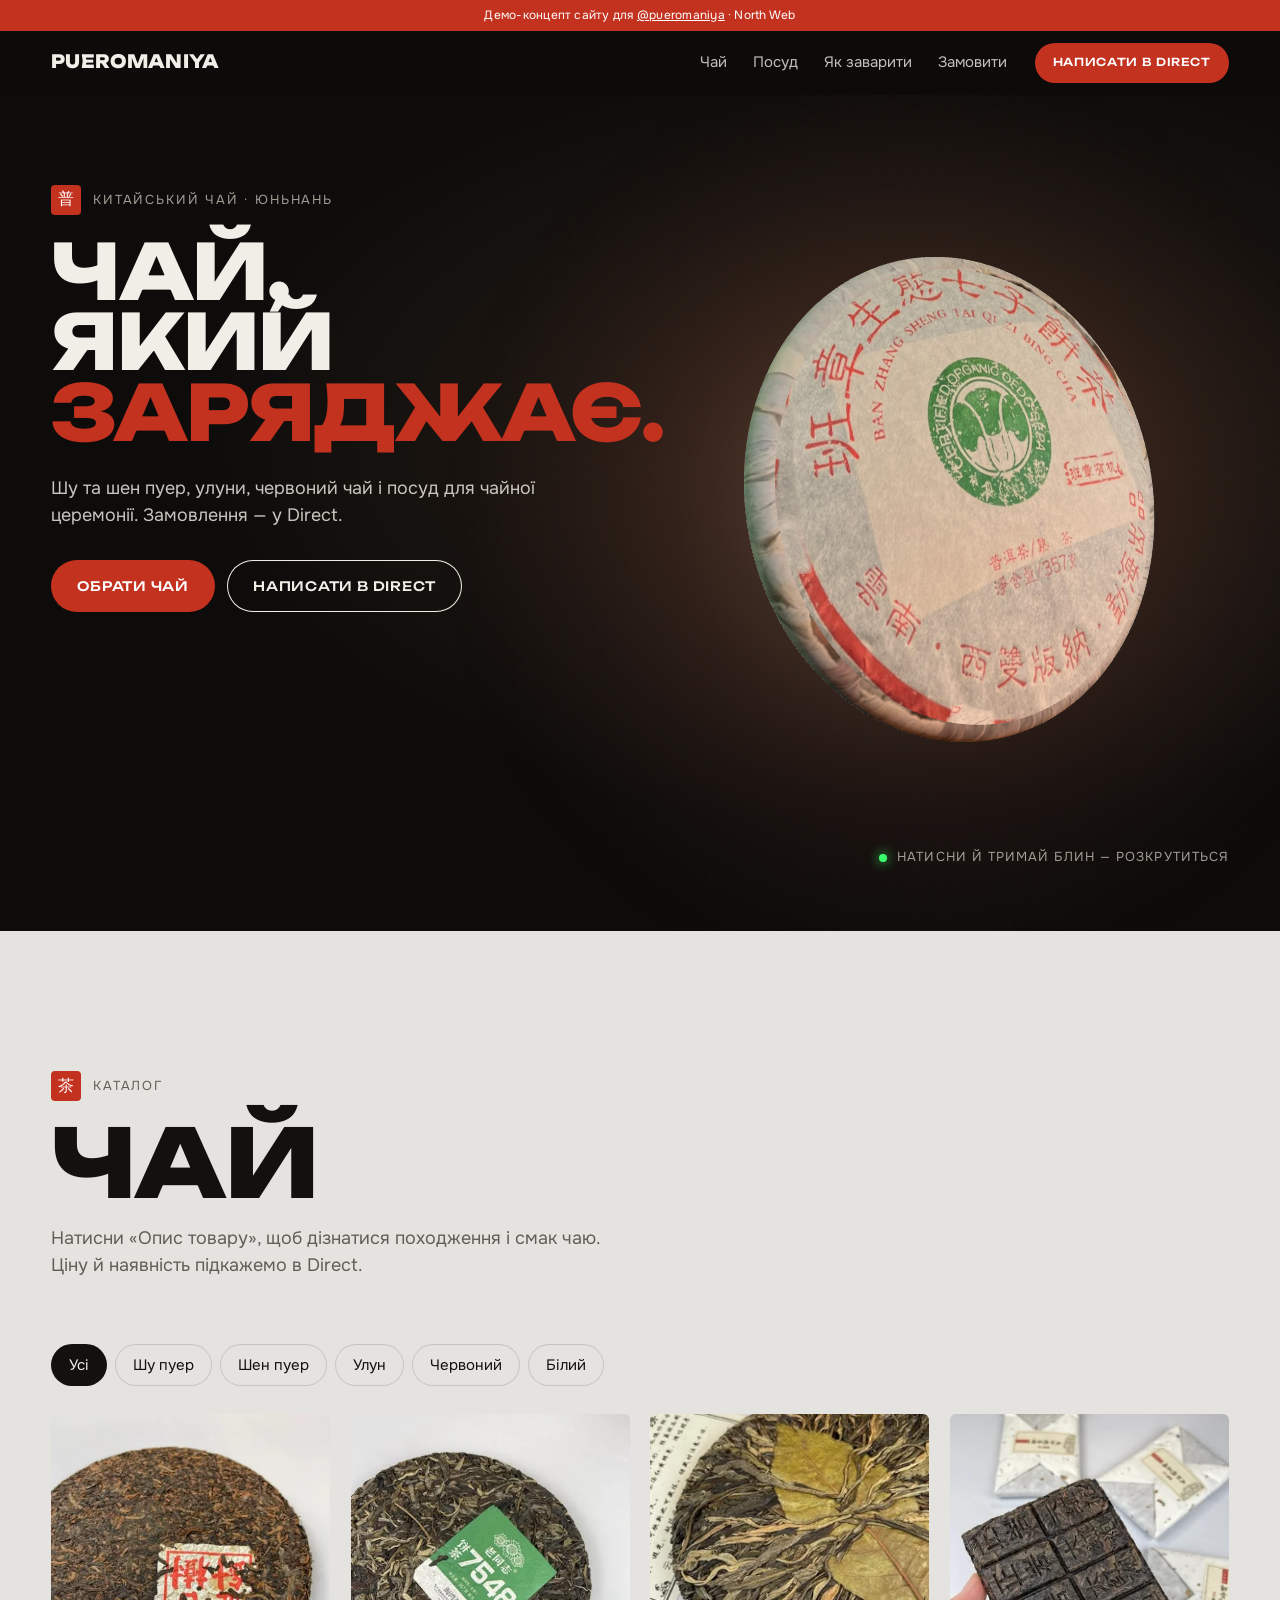
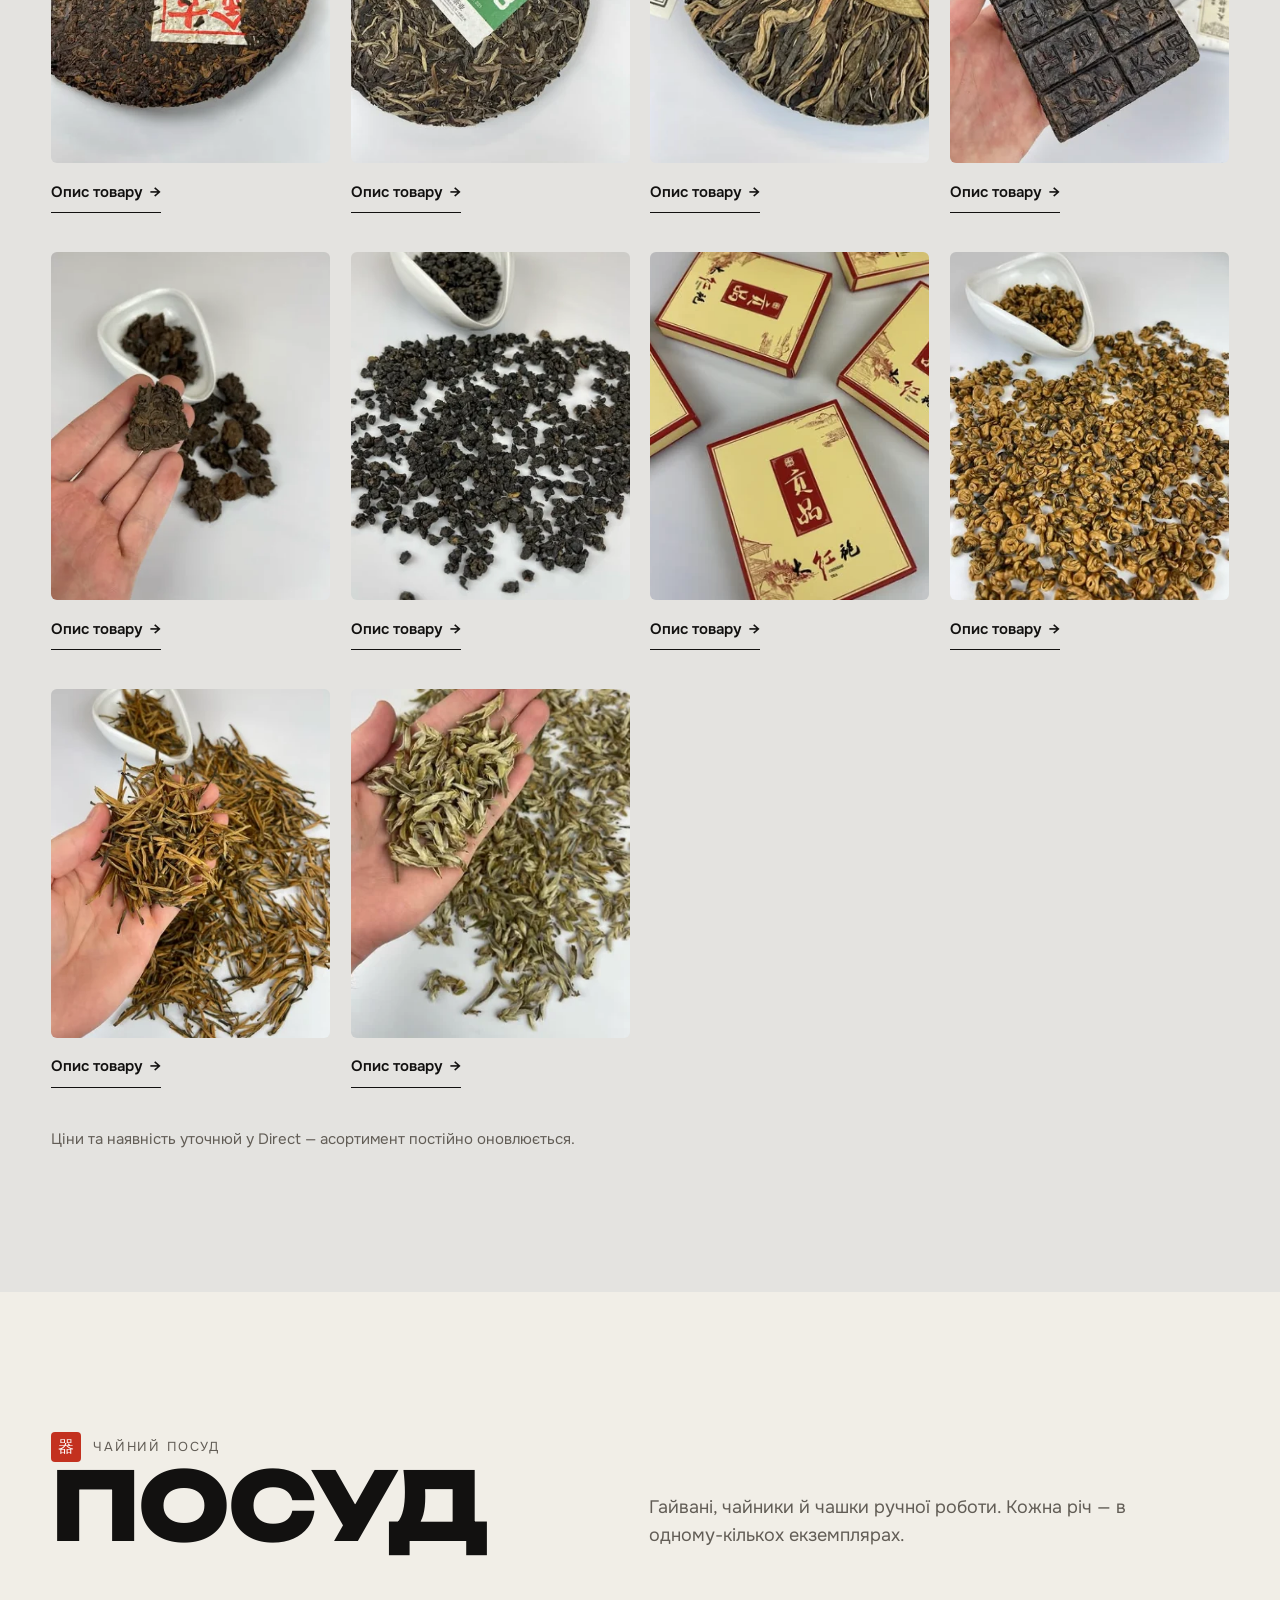
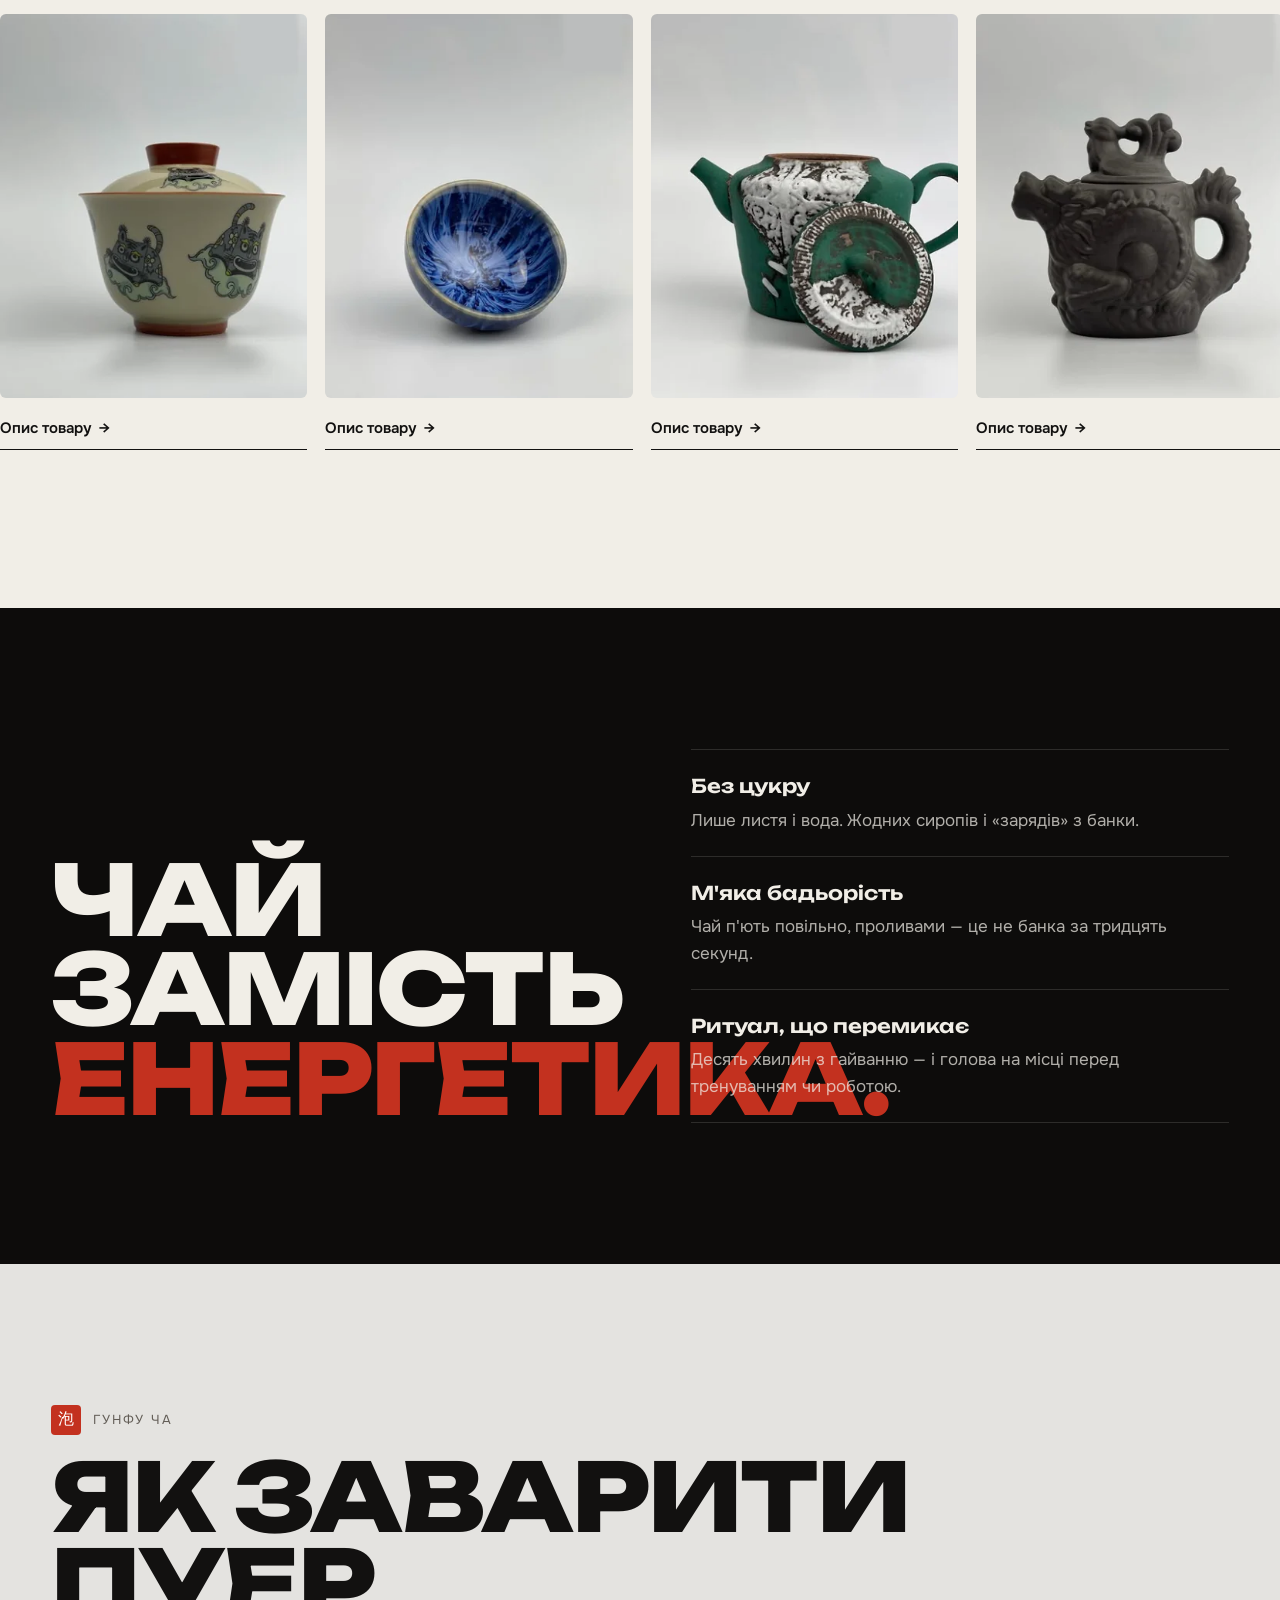
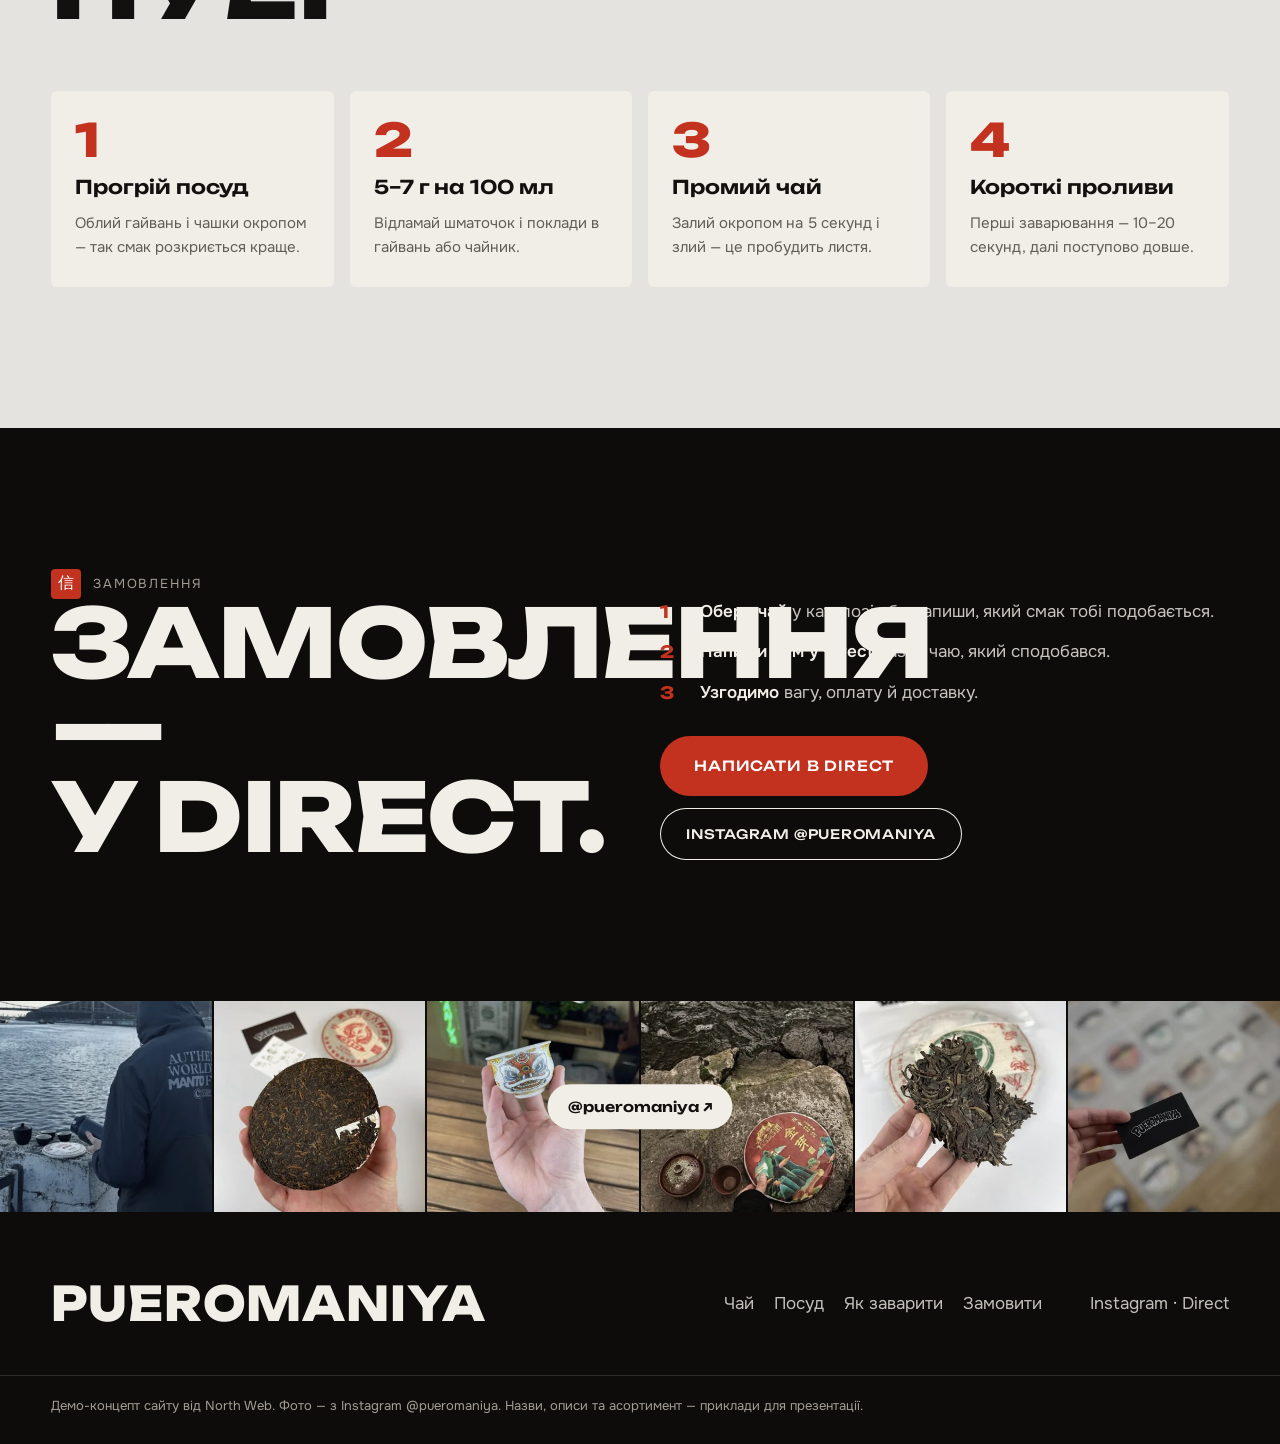
==== demos/pueromaniya/index.html @ 23f2f16a "Demo Pueromaniya: knop 'Замовити в Direct' uit productbeschrijving verwijderd Co-Authored-By: Claude" ====
<!doctype html>
<html lang="uk">
<head>
  <meta charset="utf-8">
  <meta name="viewport" content="width=device-width, initial-scale=1, viewport-fit=cover">
  <title>Pueromaniya — китайський чай і пуер · концепт сайту</title>
  <meta name="description" content="Концепт сайту для @pueromaniya: пуер, улуни, червоний чай і посуд для чайної церемонії. Замовлення в Direct.">
  <!-- Демо-концепт: не індексувати -->
  <meta name="robots" content="noindex, nofollow">
  <meta name="theme-color" content="#0D0C0B">
  <link rel="icon" href="favicon.svg" type="image/svg+xml">
  <link rel="preload" href="fonts/Unbounded.woff" as="font" type="font/woff" crossorigin>
  <link rel="preload" href="fonts/Onest.woff" as="font" type="font/woff" crossorigin>
  <link rel="stylesheet" href="css/style.css">
  <script>document.documentElement.classList.add('js');</script>
</head>
<body>
  <a class="skip" href="#chai">До каталогу</a>

  <div class="concept-bar">Демо-концепт сайту для <a href="https://www.instagram.com/pueromaniya/" target="_blank" rel="noopener">@pueromaniya</a> · North Web</div>

  <header class="header" data-header>
    <a class="logo" href="#top" aria-label="Pueromaniya — на початок">PUEROMANIYA</a>
    <nav class="nav" aria-label="Меню">
      <a href="#chai">Чай</a>
      <a href="#posud">Посуд</a>
      <a href="#zavaryty">Як заварити</a>
      <a href="#zamovyty">Замовити</a>
    </nav>
    <a class="btn btn-red btn-sm" href="https://ig.me/m/pueromaniya" target="_blank" rel="noopener" data-direct><span class="hide-sm">Написати в&nbsp;</span>Direct</a>
  </header>

  <main id="top">

    <!-- ================= Перший екран: 3D-блин з реальних фото ================= -->
    <section class="scrolly hero" aria-label="Pueromaniya — китайський чай">
      <div class="scrolly-sticky">
        <canvas class="tea3d" data-tea3d aria-label="3D-блин пуеру: натисни й тримай, щоб розкрутити" role="img"></canvas>
        <img class="tea3d-fallback" src="img/cake-front.webp" alt="Блин шу пуеру в обгортці, 357 г" width="1024" height="1024">

        <div class="stage stage-hero is-on">
          <p class="kicker"><span class="seal" aria-hidden="true">普</span> Китайський чай · Юньнань</p>
          <h1 class="hero-title">Чай,<br>який<br><span class="red">заряджає.</span></h1>
          <p class="hero-sub">Шу та шен пуер, улуни, червоний чай і посуд для чайної церемонії. Замовлення — у Direct.</p>
          <div class="hero-actions">
            <a class="btn btn-red" href="#chai">Обрати чай</a>
            <a class="btn btn-ghost" href="https://ig.me/m/pueromaniya" target="_blank" rel="noopener">Написати в Direct</a>
          </div>
        </div>

        <p class="spin-hint" data-spin-hint aria-hidden="true"><span class="spin-dot"></span>Натисни й тримай блин — розкрутиться</p>
      </div>
    </section>

    <!-- ================= Каталог чаю ================= -->
    <section class="section catalog" id="chai" aria-labelledby="chai-title">
      <div class="wrap">
        <div class="section-head">
          <p class="kicker dark"><span class="seal" aria-hidden="true">茶</span> Каталог</p>
          <h2 class="h2" id="chai-title">Чай</h2>
          <p class="lead">Натисни «Опис товару», щоб дізнатися походження і смак чаю. Ціну й наявність підкажемо в Direct.</p>
        </div>

        <div class="filters" role="tablist" aria-label="Вид чаю" data-filters>
          <button role="tab" aria-selected="true" data-filter="all">Усі</button>
          <button role="tab" aria-selected="false" data-filter="shu">Шу пуер</button>
          <button role="tab" aria-selected="false" data-filter="shen">Шен пуер</button>
          <button role="tab" aria-selected="false" data-filter="ulun">Улун</button>
          <button role="tab" aria-selected="false" data-filter="red">Червоний</button>
          <button role="tab" aria-selected="false" data-filter="white">Білий</button>
        </div>

        <ul class="grid" data-grid>
          <li class="card" data-cat="shu">
            <button class="card-photo" type="button" data-open="shu-klasychnyi" aria-label="Шу пуер класичний: опис товару"><figure><img src="img/shu-blin.webp" alt="Блин шу пуеру з червоним нейфеєм" width="398" height="532" loading="lazy"></figure></button>
            <button class="card-link" type="button" data-open="shu-klasychnyi">Опис товару <span aria-hidden="true">→</span></button>
          </li>
          <li class="card" data-cat="shen">
            <button class="card-photo" type="button" data-open="shen-puer" aria-label="Шен пуер: опис товару"><figure><img src="img/shen-blin.webp" alt="Блин шен пуеру з зеленим нейфеєм" width="398" height="532" loading="lazy"></figure></button>
            <button class="card-link" type="button" data-open="shen-puer">Опис товару <span aria-hidden="true">→</span></button>
          </li>
          <li class="card" data-cat="shen">
            <button class="card-photo" type="button" data-open="shen-lyst" aria-label="Шен пуер у листі: опис товару"><figure><img src="img/shen-lyst.webp" alt="Блин шен пуеру, спресований з великим листом" width="398" height="432" loading="lazy"></figure></button>
            <button class="card-link" type="button" data-open="shen-lyst">Опис товару <span aria-hidden="true">→</span></button>
          </li>
          <li class="card" data-cat="shu">
            <button class="card-photo" type="button" data-open="shu-plytka" aria-label="Шу пуер у плитці: опис товару"><figure><img src="img/shu-tsehlyna.webp" alt="Плитка шу пуеру з поділками на долоні" width="398" height="532" loading="lazy"></figure></button>
            <button class="card-link" type="button" data-open="shu-plytka">Опис товару <span aria-hidden="true">→</span></button>
          </li>
          <li class="card" data-cat="shu">
            <button class="card-photo" type="button" data-open="cha-tou" aria-label="Ча тоу: опис товару"><figure><img src="img/shu-tocha.webp" alt="Шматочки ча тоу на долоні" width="398" height="532" loading="lazy"></figure></button>
            <button class="card-link" type="button" data-open="cha-tou">Опис товару <span aria-hidden="true">→</span></button>
          </li>
          <li class="card" data-cat="ulun">
            <button class="card-photo" type="button" data-open="ulun-skruchenyi" aria-label="Улун скручений: опис товару"><figure><img src="img/ulun.webp" alt="Скручений улун у гранулах" width="398" height="532" loading="lazy"></figure></button>
            <button class="card-link" type="button" data-open="ulun-skruchenyi">Опис товару <span aria-hidden="true">→</span></button>
          </li>
          <li class="card" data-cat="ulun">
            <button class="card-photo" type="button" data-open="da-hun-pao" aria-label="Да Хун Пао: опис товару"><figure><img src="img/da-hun-pao.webp" alt="Подарункові коробки чаю Да Хун Пао" width="398" height="425" loading="lazy"></figure></button>
            <button class="card-link" type="button" data-open="da-hun-pao">Опис товару <span aria-hidden="true">→</span></button>
          </li>
          <li class="card" data-cat="red">
            <button class="card-photo" type="button" data-open="ravlyky" aria-label="Червоний чай «Равлики»: опис товару"><figure><img src="img/chervonyi-ravlyky.webp" alt="Червоний чай, скручений у равлики" width="398" height="532" loading="lazy"></figure></button>
            <button class="card-link" type="button" data-open="ravlyky">Опис товару <span aria-hidden="true">→</span></button>
          </li>
          <li class="card" data-cat="red">
            <button class="card-photo" type="button" data-open="zoloti-holky" aria-label="Червоний чай «Золоті голки»: опис товару"><figure><img src="img/chervonyi-holky.webp" alt="Червоний чай із золотих бруньок у долоні" width="398" height="532" loading="lazy"></figure></button>
            <button class="card-link" type="button" data-open="zoloti-holky">Опис товару <span aria-hidden="true">→</span></button>
          </li>
          <li class="card" data-cat="white">
            <button class="card-photo" type="button" data-open="bilyi" aria-label="Білий чай: опис товару"><figure><img src="img/bilyi.webp" alt="Білий чай зі сріблястого листя на долоні" width="398" height="432" loading="lazy"></figure></button>
            <button class="card-link" type="button" data-open="bilyi">Опис товару <span aria-hidden="true">→</span></button>
          </li>
        </ul>
        <p class="note">Ціни та наявність уточнюй у Direct — асортимент постійно оновлюється.</p>
      </div>
    </section>

    <!-- ================= Посуд ================= -->
    <section class="section teaware" id="posud" aria-labelledby="posud-title">
      <div class="wrap">
        <div class="section-head row">
          <div>
            <p class="kicker dark"><span class="seal" aria-hidden="true">器</span> Чайний посуд</p>
            <h2 class="h2" id="posud-title">Посуд</h2>
          </div>
          <p class="lead">Гайвані, чайники й чашки ручної роботи. Кожна річ — в одному-кількох екземплярах.</p>
        </div>
      </div>
      <ul class="rail" data-rail>
        <li class="ware">
          <button class="card-photo" type="button" data-open="gaivan" aria-label="Гайвань з розписом: опис товару"><figure><img src="img/gaivan.webp" alt="Гайвань з розписом" width="398" height="532" loading="lazy"></figure></button>
          <button class="card-link" type="button" data-open="gaivan">Опис товару <span aria-hidden="true">→</span></button>
        </li>
        <li class="ware">
          <button class="card-photo" type="button" data-open="chashka-hlazur" aria-label="Чашка з синьою глазур'ю: опис товару"><figure><img src="img/chashka-tenmoku.webp" alt="Синя чашка з глазур'ю" width="398" height="532" loading="lazy"></figure></button>
          <button class="card-link" type="button" data-open="chashka-hlazur">Опис товару <span aria-hidden="true">→</span></button>
        </li>
        <li class="ware">
          <button class="card-photo" type="button" data-open="chainyk-mokh" aria-label="Чайник «Мох»: опис товару"><figure><img src="img/chainyk-zelenyi.webp" alt="Зелений глиняний чайник" width="398" height="532" loading="lazy"></figure></button>
          <button class="card-link" type="button" data-open="chainyk-mokh">Опис товару <span aria-hidden="true">→</span></button>
        </li>
        <li class="ware">
          <button class="card-photo" type="button" data-open="chainyk-drakon" aria-label="Чайник «Дракон»: опис товару"><figure><img src="img/chainyk-drakon.webp" alt="Чорний чайник у формі дракона" width="398" height="532" loading="lazy"></figure></button>
          <button class="card-link" type="button" data-open="chainyk-drakon">Опис товару <span aria-hidden="true">→</span></button>
        </li>
        <li class="ware">
          <button class="card-photo" type="button" data-open="chashka-rozpys" aria-label="Чашка з розписом: опис товару"><figure><img src="img/chashka-chervona.webp" alt="Чашка з червоно-синім розписом" width="398" height="532" loading="lazy"></figure></button>
          <button class="card-link" type="button" data-open="chashka-rozpys">Опис товару <span aria-hidden="true">→</span></button>
        </li>
        <li class="ware">
          <button class="card-photo" type="button" data-open="chashka-skarb" aria-label="Чашка «Скарб на дні»: опис товару"><figure><img src="img/chashka-ivory.webp" alt="Світла чашка з малюнком на дні" width="398" height="532" loading="lazy"></figure></button>
          <button class="card-link" type="button" data-open="chashka-skarb">Опис товару <span aria-hidden="true">→</span></button>
        </li>
      </ul>
    </section>

    <!-- ================= Замість енергетика ================= -->
    <section class="section energy" aria-labelledby="energy-title">
      <div class="wrap energy-grid">
        <h2 class="energy-title" id="energy-title">Чай<br>замість<br><span class="red">енергетика.</span></h2>
        <ul class="energy-list">
          <li><b>Без цукру</b><span>Лише листя і вода. Жодних сиропів і «зарядів» з банки.</span></li>
          <li><b>М'яка бадьорість</b><span>Чай п'ють повільно, проливами — це не банка за тридцять секунд.</span></li>
          <li><b>Ритуал, що перемикає</b><span>Десять хвилин з гайванню — і голова на місці перед тренуванням чи роботою.</span></li>
        </ul>
      </div>
    </section>

    <!-- ================= Як заварити ================= -->
    <section class="section brew" id="zavaryty" aria-labelledby="brew-title">
      <div class="wrap">
        <div class="section-head">
          <p class="kicker dark"><span class="seal" aria-hidden="true">泡</span> Гунфу ча</p>
          <h2 class="h2" id="brew-title">Як заварити пуер</h2>
        </div>
        <ol class="steps">
          <li><span class="steps-n">1</span><h3>Прогрій посуд</h3><p>Облий гайвань і чашки окропом — так смак розкриється краще.</p></li>
          <li><span class="steps-n">2</span><h3>5–7 г на 100 мл</h3><p>Відламай шматочок і поклади в гайвань або чайник.</p></li>
          <li><span class="steps-n">3</span><h3>Промий чай</h3><p>Залий окропом на 5 секунд і злий — це пробудить листя.</p></li>
          <li><span class="steps-n">4</span><h3>Короткі проливи</h3><p>Перші заварювання — 10–20 секунд, далі поступово довше.</p></li>
        </ol>
      </div>
    </section>

    <!-- ================= Як замовити ================= -->
    <section class="section order" id="zamovyty" aria-labelledby="order-title">
      <div class="wrap order-grid">
        <div>
          <p class="kicker"><span class="seal" aria-hidden="true">信</span> Замовлення</p>
          <h2 class="h2 light" id="order-title">Замовлення —<br>у Direct.</h2>
        </div>
        <div>
          <ol class="order-steps">
            <li><b>Обери чай</b> у каталозі або напиши, який смак тобі подобається.</li>
            <li><b>Напиши нам у Direct</b> назву чаю, який сподобався.</li>
            <li><b>Узгодимо</b> вагу, оплату й доставку.</li>
          </ol>
          <div class="order-actions">
            <a class="btn btn-red btn-lg" href="https://ig.me/m/pueromaniya" target="_blank" rel="noopener">Написати в Direct</a>
            <a class="btn btn-ghost" href="https://www.instagram.com/pueromaniya/" target="_blank" rel="noopener">Instagram @pueromaniya</a>
          </div>
        </div>
      </div>
    </section>

    <!-- ================= Instagram ================= -->
    <section class="insta" aria-label="З нашого Instagram">
      <a class="insta-strip" href="https://www.instagram.com/pueromaniya/" target="_blank" rel="noopener">
        <img src="img/life-river.webp" alt="Чаювання на набережній" width="398" height="432" loading="lazy">
        <img src="img/life-hand.webp" alt="Блин пуеру з візиткою Pueromaniya" width="398" height="532" loading="lazy">
        <img src="img/life-lion.webp" alt="Чашка з левом на тлі неонової вивіски" width="398" height="432" loading="lazy">
        <img src="img/life-rock.webp" alt="Чаювання на камені" width="398" height="532" loading="lazy">
        <img src="img/life-bag.webp" alt="Шматок пуеру в пакеті Pueromaniya" width="398" height="532" loading="lazy">
        <img src="img/life-card.webp" alt="Візитка Pueromaniya" width="398" height="532" loading="lazy">
        <span class="insta-label">@pueromaniya ↗</span>
      </a>
    </section>
  </main>

  <footer class="footer">
    <div class="wrap footer-grid">
      <p class="logo logo-lg">PUEROMANIYA</p>
      <nav aria-label="Футер">
        <a href="#chai">Чай</a><a href="#posud">Посуд</a><a href="#zavaryty">Як заварити</a><a href="#zamovyty">Замовити</a>
      </nav>
      <p><a href="https://www.instagram.com/pueromaniya/" target="_blank" rel="noopener">Instagram</a> · <a href="https://ig.me/m/pueromaniya" target="_blank" rel="noopener">Direct</a></p>
    </div>
    <p class="wrap footer-note">Демо-концепт сайту від North Web. Фото — з Instagram @pueromaniya. Назви, описи та асортимент — приклади для презентації.</p>
  </footer>

  <!-- Опис товару (заповнюється з js/products.js) -->
  <dialog class="sheet" data-sheet aria-labelledby="sheet-title">
    <div class="sheet-inner">
      <button class="sheet-close" type="button" data-sheet-close aria-label="Закрити">×</button>
      <figure class="sheet-photo"><img src="" alt="" data-sheet-img width="398" height="532"></figure>
      <div class="sheet-body">
        <p class="card-type" data-sheet-type></p>
        <h2 class="sheet-title" id="sheet-title" data-sheet-name></h2>
        <dl class="sheet-facts">
          <div><dt>Походження</dt><dd data-sheet-origin></dd></div>
        </dl>
        <p class="sheet-about" data-sheet-about></p>
        <h3 class="sheet-h">Властивості</h3>
        <ul class="sheet-props" data-sheet-props></ul>
        <h3 class="sheet-h" data-sheet-brew-h>Як заварювати</h3>
        <p class="sheet-brew" data-sheet-brew></p>
      </div>
    </div>
  </dialog>

  <div class="toast" role="status" aria-live="polite" data-toast></div>

  <script src="js/products.js" defer></script>
  <script src="js/main.js" defer></script>
  <script type="module" src="js/tea3d.js"></script>
</body>
</html>
---- demos/pueromaniya/css/style.css ----
/* Pueromaniya — демо-концепт (North Web)
   Layout: темна «чайна кімната» з 3D-блином на прокрутці → світла сіра студія, як на фото профілю.
   Палітра: чорнило, студійний сірий, рисовий папір і кіновар китайської печатки. */

@font-face { font-family: "Unbounded"; src: url("../fonts/Unbounded.woff") format("woff"); font-weight: 200 900; font-display: swap; }
@font-face { font-family: "Onest"; src: url("../fonts/Onest.woff") format("woff"); font-weight: 100 900; font-display: swap; }

:root {
  --ink: #121110;
  --night: #0D0C0B;
  --studio: #E4E3E0;      /* сірий фон, як на предметних фото */
  --paper: #F1EEE7;       /* рисовий папір */
  --muted: #625D56;
  --muted-light: #A39D94;
  --line: rgba(18, 17, 16, .14);
  --line-light: rgba(241, 238, 231, .14);
  --cinnabar: #C3311F;    /* червона печатка на обгортках */
  --cinnabar-deep: #A52818;

  --display: "Unbounded", "Arial Black", system-ui, sans-serif;
  --body: "Onest", system-ui, -apple-system, "Segoe UI", sans-serif;

  --gutter: clamp(16px, 4vw, 56px);
  --max: 1440px;
  --ease: cubic-bezier(.16, 1, .3, 1);
}

*, *::before, *::after { box-sizing: border-box; }
html { scroll-behavior: smooth; -webkit-text-size-adjust: 100%; }
body { margin: 0; background: var(--studio); color: var(--ink); font-family: var(--body); font-size: 17px; line-height: 1.55; -webkit-font-smoothing: antialiased; overflow-x: clip; }
img { display: block; max-width: 100%; height: auto; }
a { color: inherit; }
h1, h2, h3, p, ul, ol, figure { margin: 0; padding: 0; }
ul, ol { list-style: none; }
button { font: inherit; color: inherit; background: none; border: 0; cursor: pointer; }
:focus-visible { outline: 2px solid var(--cinnabar); outline-offset: 3px; }
.red { color: var(--cinnabar); }
.wrap { max-width: var(--max); margin-inline: auto; padding-inline: var(--gutter); }
.skip { position: absolute; left: 12px; top: -80px; z-index: 100; background: var(--paper); padding: 10px 14px; border-radius: 4px; }
.skip:focus { top: 12px; }

/* ---------- Кнопки ---------- */
.btn {
  display: inline-flex; align-items: center; justify-content: center; gap: 10px;
  min-height: 52px; padding: 0 26px; border-radius: 999px;
  font-family: var(--display); font-weight: 500; font-size: 13px; letter-spacing: .06em; text-transform: uppercase; text-decoration: none;
  transition: background-color .3s, color .3s, border-color .3s, transform .4s var(--ease);
}
.btn:active { transform: scale(.97); }
.btn-red { background: var(--cinnabar); color: #fff; }
.btn-red:hover { background: var(--cinnabar-deep); }
.btn-ghost { box-shadow: inset 0 0 0 1px currentColor; }
.btn-ghost:hover { background: var(--paper); color: var(--ink); box-shadow: none; }
.btn-sm { min-height: 40px; padding: 0 18px; font-size: 11px; }
.btn-lg { min-height: 60px; padding: 0 34px; font-size: 14px; }

/* ---------- Плашка концепту + шапка ---------- */
.concept-bar { position: relative; z-index: 60; background: var(--cinnabar); color: #fff; font-size: 12px; text-align: center; padding: 6px var(--gutter); letter-spacing: .02em; }
.concept-bar a { color: #fff; }
.header {
  position: sticky; top: 0; z-index: 50;
  display: flex; align-items: center; gap: 28px; height: 64px; padding-inline: var(--gutter);
  background: rgba(13, 12, 11, .9); color: var(--paper);
  transition: background-color .4s, color .4s;
}
.header.is-light { background: rgba(228, 227, 224, .96); color: var(--ink); box-shadow: 0 1px 0 var(--line); }
.logo { font-family: var(--display); font-weight: 800; font-size: 17px; letter-spacing: .02em; text-decoration: none; margin-right: auto; transform: scaleY(1.08); }
.nav { display: flex; gap: 26px; font-size: 15px; }
.nav a { text-decoration: none; opacity: .8; transition: opacity .2s; }
.nav a:hover { opacity: 1; }
@media (max-width: 860px) { .nav { display: none; } .header .btn-sm { padding: 0 16px; } }
@media (max-width: 520px) { .hide-sm { display: none; } }

/* ---------- 3D-сцена на прокрутці ---------- */
.scrolly { position: relative; height: 420vh; background: radial-gradient(90% 70% at 70% 45%, #2A1F17 0%, var(--night) 62%); color: var(--paper); margin-top: -64px; }
.scrolly-sticky { position: sticky; top: 0; height: 100vh; height: 100svh; overflow: hidden; }
.tea3d { position: absolute; inset: 0; width: 100%; height: 100%; display: block; opacity: 0; transition: opacity 1.2s ease; }
.has-webgl .tea3d { opacity: 1; }
.tea3d-fallback { display: none; }
.no-webgl .tea3d { display: none; }
.no-webgl .tea3d-fallback { display: block; position: absolute; right: var(--gutter); top: 50%; transform: translateY(-50%); width: min(40vw, 420px); border-radius: 8px; opacity: .9; }

.stage {
  position: absolute; left: var(--gutter); bottom: clamp(32px, 7vh, 80px); max-width: 560px; z-index: 2;
  opacity: 0; transform: translateY(24px); pointer-events: none;
  transition: opacity .6s var(--ease), transform .8s var(--ease);
}
.stage.is-on { opacity: 1; transform: none; pointer-events: auto; }
.stage-hero { top: calc(64px + clamp(40px, 10vh, 120px)); bottom: auto; max-width: 720px; }
.kicker { display: inline-flex; align-items: center; gap: 12px; font-size: 13px; letter-spacing: .14em; text-transform: uppercase; color: var(--muted-light); }
.kicker.dark { color: var(--muted); }
.seal { display: inline-grid; place-items: center; width: 30px; height: 30px; border-radius: 4px; background: var(--cinnabar); color: #fff; font-size: 16px; letter-spacing: 0; font-family: "Noto Serif CJK TC", "Songti SC", "SimSun", serif; }
.hero-title { font-family: var(--display); font-weight: 800; text-transform: uppercase; font-size: clamp(44px, 6vw, 100px); line-height: .92; letter-spacing: -.02em; margin: 22px 0 26px; }
.hero-sub { max-width: 42ch; font-size: clamp(16px, 1.4vw, 19px); color: rgba(241, 238, 231, .82); }
.hero-actions { display: flex; flex-wrap: wrap; gap: 12px; margin-top: 30px; }
.scroll-hint { margin-top: 40px; font-size: 13px; letter-spacing: .14em; text-transform: uppercase; color: var(--muted-light); }
.scroll-hint span { display: inline-block; animation: nudge 1.8s ease-in-out infinite; }
@keyframes nudge { 50% { transform: translateY(6px); } }

.step-num { font-family: var(--display); font-size: 13px; letter-spacing: .1em; color: var(--cinnabar); }
.step-title { font-family: var(--display); font-weight: 800; text-transform: uppercase; font-size: clamp(44px, 7vw, 104px); line-height: .95; letter-spacing: -.02em; margin: 12px 0 18px; }
.step-text { font-size: clamp(16px, 1.4vw, 19px); max-width: 40ch; color: rgba(241, 238, 231, .85); }
.step-meta { margin-top: 18px; font-size: 13px; letter-spacing: .12em; text-transform: uppercase; color: var(--muted-light); }
.stage-step .btn { margin-top: 24px; }

.progress { position: absolute; right: var(--gutter); top: 50%; width: 2px; height: 140px; margin-top: -70px; background: var(--line-light); z-index: 2; }
.progress span { position: absolute; inset: 0; background: var(--cinnabar); transform-origin: top; transform: scaleY(var(--p, 0)); }

@media (max-width: 700px) {
  .stage { right: var(--gutter); bottom: max(28px, env(safe-area-inset-bottom)); }
  .stage-hero { top: auto; bottom: max(28px, env(safe-area-inset-bottom)); }
  .hero-title { font-size: min(10.6vw, 56px); margin: 16px 0 16px; }
  .step-title { font-size: min(12vw, 60px); }
  .hero-actions .btn { flex: 1 1 auto; }
  .scroll-hint { display: none; }
  .step-text { font-size: 16px; }
  .progress { height: 90px; margin-top: -45px; }
  /* текст читається поверх 3D */
  .scrolly-sticky::after { content: ""; position: absolute; inset: 40% 0 0; background: linear-gradient(transparent, rgba(13,12,11,.88) 55%); pointer-events: none; z-index: 1; }
}

/* ---------- Секції ---------- */
.section { padding-block: clamp(80px, 11vw, 160px); }
.section-head { display: grid; gap: 18px; margin-bottom: clamp(36px, 5vw, 64px); }
.section-head.row { align-items: end; }
@media (min-width: 900px) { .section-head.row { grid-template-columns: 1fr 1fr; } }
.h2 { font-family: var(--display); font-weight: 800; text-transform: uppercase; font-size: clamp(44px, 7.4vw, 112px); line-height: .92; letter-spacing: -.02em; }
.h2.light { color: var(--paper); }
.lead { max-width: 46ch; color: var(--muted); font-size: 18px; }

/* Каталог */
.filters { display: flex; gap: 8px; flex-wrap: wrap; margin-bottom: 28px; }
.filters button { min-height: 42px; padding: 0 18px; border-radius: 999px; box-shadow: inset 0 0 0 1px var(--line); font-size: 15px; transition: background-color .2s, color .2s; }
.filters button[aria-selected="true"] { background: var(--ink); color: var(--paper); box-shadow: none; }
.grid { display: grid; grid-template-columns: repeat(auto-fill, minmax(min(100%, 250px), 1fr)); gap: clamp(20px, 2.4vw, 32px) clamp(14px, 1.6vw, 24px); }
.card { display: flex; flex-direction: column; gap: 6px; min-width: 0; }
.card[hidden] { display: none; }
.card figure { aspect-ratio: 4 / 5; overflow: hidden; border-radius: 6px; background: #D8D7D3; margin-bottom: 10px; }
.card img { width: 100%; height: 100%; object-fit: cover; transition: transform .8s var(--ease); }
.card:hover img { transform: scale(1.04); }
.card-type { font-size: 12px; letter-spacing: .12em; text-transform: uppercase; color: var(--cinnabar); }
.card-name { font-family: var(--display); font-weight: 600; font-size: 19px; line-height: 1.2; letter-spacing: -.01em; }
.card-text { font-size: 15px; color: var(--muted); }
.card-btn { margin-top: 6px; font-weight: 600; font-size: 15px; text-decoration: none; align-self: start; border-bottom: 1px solid var(--ink); padding: 6px 0 2px; }
.card-btn:hover { color: var(--cinnabar); border-color: var(--cinnabar); }
.note { margin-top: 40px; color: var(--muted); font-size: 15px; }

/* Посуд: горизонтальна стрічка */
.teaware { background: var(--paper); }
.rail { display: flex; gap: 18px; overflow-x: auto; scroll-snap-type: x mandatory; padding: 0 var(--gutter) 18px; scrollbar-width: thin; }
.ware { flex: 0 0 clamp(220px, 24vw, 320px); scroll-snap-align: start; display: grid; gap: 8px; }
.ware figure { aspect-ratio: 4 / 5; overflow: hidden; border-radius: 6px; background: #DADAD7; }
.ware img { width: 100%; height: 100%; object-fit: cover; }
.ware h3 { font-family: var(--display); font-weight: 600; font-size: 17px; margin-top: 4px; }
.ware a { font-weight: 600; font-size: 15px; text-decoration: none; color: var(--cinnabar); }

/* Замість енергетика */
.energy { background: var(--night); color: var(--paper); }
.energy-grid { display: grid; gap: 48px; }
@media (min-width: 960px) { .energy-grid { grid-template-columns: 1.1fr 1fr; align-items: end; } }
.energy-title { font-family: var(--display); font-weight: 800; text-transform: uppercase; font-size: clamp(44px, 7.6vw, 116px); line-height: .92; letter-spacing: -.02em; }
.energy-list { display: grid; border-top: 1px solid var(--line-light); }
.energy-list li { display: grid; gap: 6px; padding: 22px 0; border-bottom: 1px solid var(--line-light); }
.energy-list b { font-family: var(--display); font-weight: 600; font-size: 19px; }
.energy-list span { color: rgba(241, 238, 231, .72); }

/* Як заварити */
.steps { display: grid; gap: 16px; }
@media (min-width: 720px) { .steps { grid-template-columns: repeat(2, 1fr); } }
@media (min-width: 1100px) { .steps { grid-template-columns: repeat(4, 1fr); } }
.steps li { background: var(--paper); border-radius: 6px; padding: 26px 24px 28px; display: grid; gap: 10px; align-content: start; }
.steps-n { font-family: var(--display); font-weight: 800; font-size: 46px; line-height: 1; color: var(--cinnabar); }
.steps h3 { font-family: var(--display); font-weight: 600; font-size: 19px; }
.steps p { color: var(--muted); font-size: 15px; }

/* Замовлення */
.order { background: var(--night); color: var(--paper); }
.order-grid { display: grid; gap: 40px; }
@media (min-width: 960px) { .order-grid { grid-template-columns: 1fr 1fr; align-items: end; } }
.order-steps { display: grid; gap: 14px; counter-reset: o; margin-bottom: 30px; }
.order-steps li { counter-increment: o; position: relative; padding-left: 40px; font-size: 17px; color: rgba(241, 238, 231, .82); }
.order-steps li::before { content: counter(o); position: absolute; left: 0; top: 0; font-family: var(--display); font-weight: 700; color: var(--cinnabar); }
.order-steps b { color: var(--paper); font-weight: 600; }
.order-actions { display: flex; flex-wrap: wrap; gap: 12px; }
@media (max-width: 520px) { .order-actions .btn { flex: 1 1 100%; } }

/* Instagram-стрічка */
.insta { background: var(--night); padding-bottom: 2px; }
.insta-strip { position: relative; display: grid; grid-template-columns: repeat(6, 1fr); gap: 2px; text-decoration: none; }
.insta-strip img { width: 100%; aspect-ratio: 1; object-fit: cover; filter: grayscale(.2); transition: filter .4s; }
.insta-strip:hover img { filter: none; }
.insta-label { position: absolute; left: 50%; top: 50%; transform: translate(-50%, -50%); background: var(--paper); color: var(--ink); font-family: var(--display); font-weight: 600; font-size: 14px; padding: 12px 20px; border-radius: 999px; }
@media (max-width: 700px) { .insta-strip { grid-template-columns: repeat(3, 1fr); } }

/* Футер */
.footer { background: var(--night); color: var(--paper); padding: 56px 0 calc(28px + env(safe-area-inset-bottom)); }
.footer-grid { display: grid; gap: 22px; align-items: center; }
@media (min-width: 860px) { .footer-grid { grid-template-columns: 1fr auto auto; gap: 48px; } }
.footer nav { display: flex; flex-wrap: wrap; gap: 20px; }
.footer a { text-decoration: none; opacity: .8; }
.footer a:hover { opacity: 1; }
.logo-lg { font-size: clamp(28px, 4vw, 44px); }
.footer-note { margin-top: 36px; padding-top: 20px; border-top: 1px solid var(--line-light); font-size: 13px; color: var(--muted-light); }

/* Тост «скопійовано» */
.toast { position: fixed; left: 50%; bottom: calc(20px + env(safe-area-inset-bottom)); transform: translate(-50%, 20px); z-index: 80; max-width: calc(100% - 32px); background: var(--ink); color: var(--paper); padding: 14px 20px; border-radius: 12px; font-size: 15px; opacity: 0; pointer-events: none; transition: opacity .3s, transform .4s var(--ease); }
.toast.is-on { opacity: 1; transform: translate(-50%, 0); }

@media (prefers-reduced-motion: reduce) {
  html { scroll-behavior: auto; }
  *, *::before, *::after { transition-duration: .01ms !important; animation: none !important; }
}

/* Довгі українські слова у великих заголовках не мають розпирати телефон */
.energy-grid > *, .order-grid > *, .section-head > * { min-width: 0; }
@media (max-width: 700px) {
  .h2 { font-size: min(9vw, 48px); }
  .energy-title { font-size: min(9vw, 48px); }
}

/* Більші зони натискання на телефоні */
@media (hover: none) {
  .ware a { display: inline-block; padding: 10px 0; }
  .card-btn { padding: 12px 0 4px; }
  .concept-bar a { padding: 6px 0; }
}

/* Каталог на телефоні — дві колонки, як у магазині */
@media (max-width: 600px) {
  .grid { grid-template-columns: repeat(2, minmax(0, 1fr)); gap: 22px 12px; }
  .card figure { margin-bottom: 6px; }
  .card-type { font-size: 10px; letter-spacing: .08em; }
  .card-name { font-size: 15px; }
  .card-text { font-size: 13px; line-height: 1.45; }
  .card-btn { font-size: 13px; }
  .filters { flex-wrap: nowrap; overflow-x: auto; margin-inline: calc(var(--gutter) * -1); padding: 2px var(--gutter) 6px; scrollbar-width: none; }
  .filters::-webkit-scrollbar { display: none; }
  .filters button { flex: none; }
}
.insta-label { white-space: nowrap; }
.card-btn { margin-top: auto; }
.card-text { margin-bottom: 6px; }

/* ---------- Перший екран з 3D-блином (замість сцени на прокрутці) ---------- */
.scrolly.hero { height: 100vh; height: 100svh; min-height: 620px; }
.hero .scrolly-sticky { position: relative; height: 100%; }
.hero .tea3d { touch-action: pan-y; -webkit-tap-highlight-color: transparent; user-select: none; -webkit-user-select: none; -webkit-touch-callout: none; }
.spin-hint {
  position: absolute; z-index: 2; right: var(--gutter); bottom: clamp(32px, 7vh, 80px);
  display: inline-flex; align-items: center; gap: 10px;
  font-size: 13px; letter-spacing: .08em; text-transform: uppercase; color: var(--muted-light);
  pointer-events: none; transition: opacity .8s ease;
}
.spin-hint.is-used { opacity: 0; }
.spin-dot { width: 8px; height: 8px; border-radius: 50%; background: #39ff6a; box-shadow: 0 0 12px #39ff6a; animation: pulse 1.6s ease-in-out infinite; }
@keyframes pulse { 50% { opacity: .35; } }
.no-webgl .spin-hint { display: none; }
@media (max-width: 700px) {
  .spin-hint { right: auto; left: 50%; transform: translateX(-50%); bottom: auto; top: calc(64px + 46vh); white-space: nowrap; font-size: 11px; }
  .scrolly.hero { min-height: 680px; }
  .no-webgl .tea3d-fallback { top: 90px; right: 50%; transform: translateX(50%); width: 62vw; }
}

.header .btn { gap: 0; }
@media (max-width: 700px) {
  .scrolly.hero { height: max(100svh, 860px); min-height: 0; }
  .hero .stage-hero { bottom: max(28px, env(safe-area-inset-bottom)); }
  .spin-hint { top: 460px; }
  .scrolly-sticky::after { inset: 52% 0 0; }
}
@media (max-width: 400px) { .scrolly.hero { height: max(100svh, 820px); } }

/* ---------- Картка товару: лише фото + «Опис товару» ---------- */
.card-photo { display: block; width: 100%; padding: 0; border-radius: 6px; cursor: pointer; text-align: left; }
.card-photo figure { margin-bottom: 0; }
.ware .card-photo figure { aspect-ratio: 4 / 5; overflow: hidden; border-radius: 6px; background: #DADAD7; }
.card-photo:hover img { transform: scale(1.04); }
.ware img { transition: transform .8s var(--ease); }
.card-link {
  align-self: start; display: inline-flex; align-items: center; gap: 8px; min-height: 44px; margin-top: 4px;
  font-weight: 600; font-size: 15px; color: var(--ink); border-bottom: 1px solid var(--ink); padding: 0; min-height: 40px;
  transition: color .2s, border-color .2s;
}
.card-link span { transition: transform .3s var(--ease); }
.card-link:hover { color: var(--cinnabar); border-color: var(--cinnabar); }
.card-link:hover span { transform: translateX(4px); }
.grid { row-gap: clamp(24px, 3vw, 40px); }
@media (max-width: 600px) { .card-link { font-size: 14px; } }

/* ---------- Вікно з описом ---------- */
.sheet {
  width: min(980px, calc(100% - 32px)); max-width: none; max-height: min(86vh, 760px);
  padding: 0; border: 0; border-radius: 12px; background: var(--paper); color: var(--ink);
  overflow: hidden; overscroll-behavior: contain;
}
.sheet::backdrop { background: rgba(13, 12, 11, .6); }
.sheet[open] { animation: sheetIn .35s var(--ease); }
.sheet.is-closing { animation: sheetOut .22s ease forwards; }
@keyframes sheetIn { from { opacity: 0; transform: translateY(24px) scale(.98); } }
@keyframes sheetOut { to { opacity: 0; transform: translateY(16px); } }
.sheet-inner { position: relative; display: grid; grid-template-columns: minmax(0, 0.9fr) minmax(0, 1.1fr); max-height: inherit; overflow-y: auto; }
.sheet-photo { background: #D8D7D3; }
.sheet-photo img { width: 100%; height: 100%; object-fit: cover; min-height: 100%; }
.sheet-body { padding: clamp(24px, 3.4vw, 44px); display: grid; gap: 14px; align-content: start; }
.sheet-title { font-family: var(--display); font-weight: 700; font-size: clamp(24px, 2.6vw, 34px); line-height: 1.1; letter-spacing: -.01em; }
.sheet-facts div { display: flex; gap: 12px; align-items: baseline; padding: 12px 0; border-top: 1px solid var(--line); border-bottom: 1px solid var(--line); }
.sheet-facts dt { font-size: 12px; letter-spacing: .12em; text-transform: uppercase; color: var(--muted); flex: none; }
.sheet-facts dd { margin: 0; font-weight: 600; }
.sheet-about { color: var(--muted); font-size: 16px; }
.sheet-h { font-size: 12px; letter-spacing: .12em; text-transform: uppercase; color: var(--muted); font-weight: 500; margin-top: 6px; }
.sheet-props { display: grid; gap: 8px; }
.sheet-props li { position: relative; padding-left: 22px; font-size: 16px; }
.sheet-props li::before { content: ""; position: absolute; left: 2px; top: .62em; width: 8px; height: 8px; border-radius: 2px; background: var(--cinnabar); transform: rotate(45deg); }
.sheet-brew { font-size: 15px; background: var(--studio); border-radius: 8px; padding: 12px 14px; }
.sheet-cta { justify-self: start; margin-top: 8px; }
.sheet-close {
  position: absolute; right: 12px; top: 12px; z-index: 2; width: 44px; height: 44px; border-radius: 50%;
  background: rgba(241, 238, 231, .92); color: var(--ink); font-size: 26px; line-height: 1; box-shadow: 0 2px 10px rgba(0,0,0,.12);
}
.sheet-close:hover { background: var(--ink); color: var(--paper); }
body.sheet-open { overflow: hidden; }

@media (max-width: 700px) {
  /* шторка знизу на телефоні */
  .sheet { width: 100%; max-width: 100%; margin: auto 0 0; max-height: 90vh; max-height: 90dvh; border-radius: 16px 16px 0 0; }
  .sheet[open] { animation: sheetUp .38s var(--ease); }
  .sheet.is-closing { animation: sheetDown .22s ease forwards; }
  @keyframes sheetUp { from { transform: translateY(100%); } }
  @keyframes sheetDown { to { transform: translateY(100%); } }
  .sheet-inner { grid-template-columns: 1fr; }
  .sheet-photo { aspect-ratio: 16 / 11; overflow: hidden; }
  .sheet-body { padding: 22px 20px calc(24px + env(safe-area-inset-bottom)); }
  .sheet-cta { justify-self: stretch; }
}
@media (prefers-reduced-motion: reduce) { .sheet[open], .sheet.is-closing { animation: none; } }
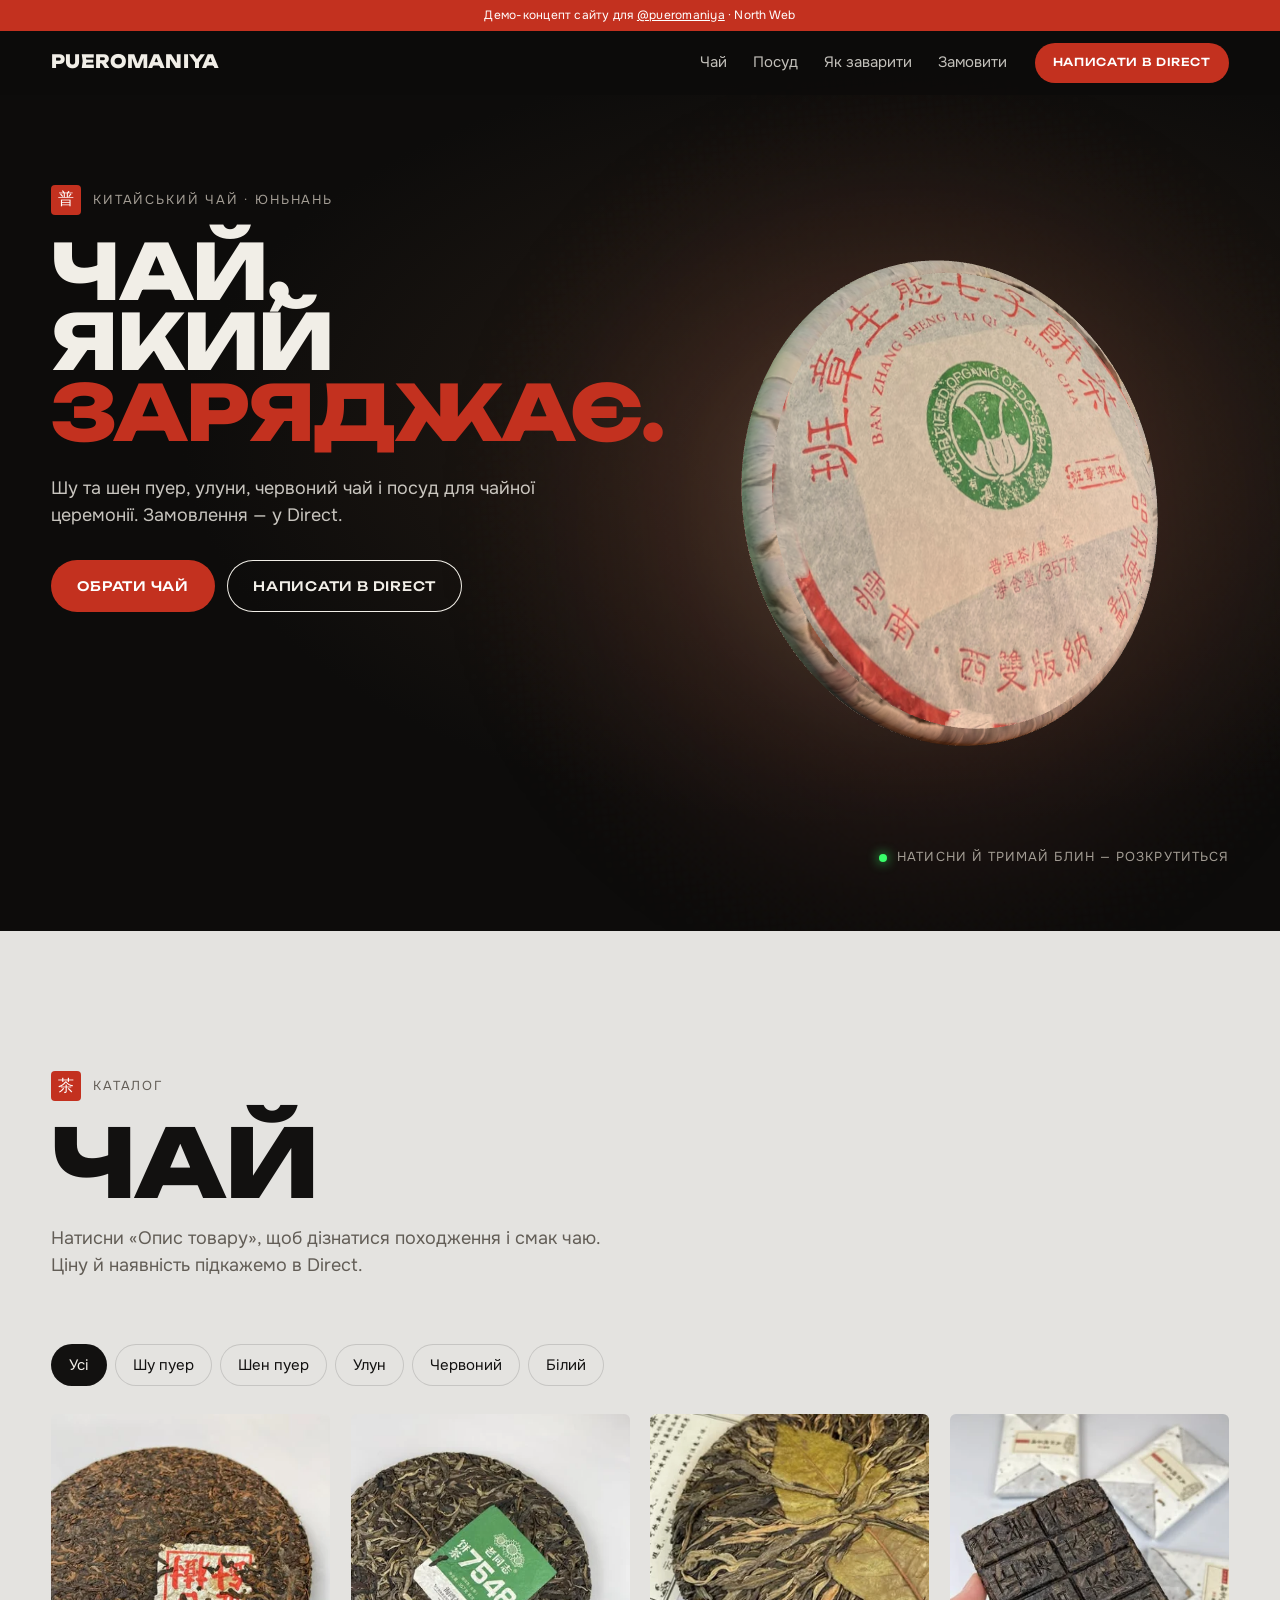
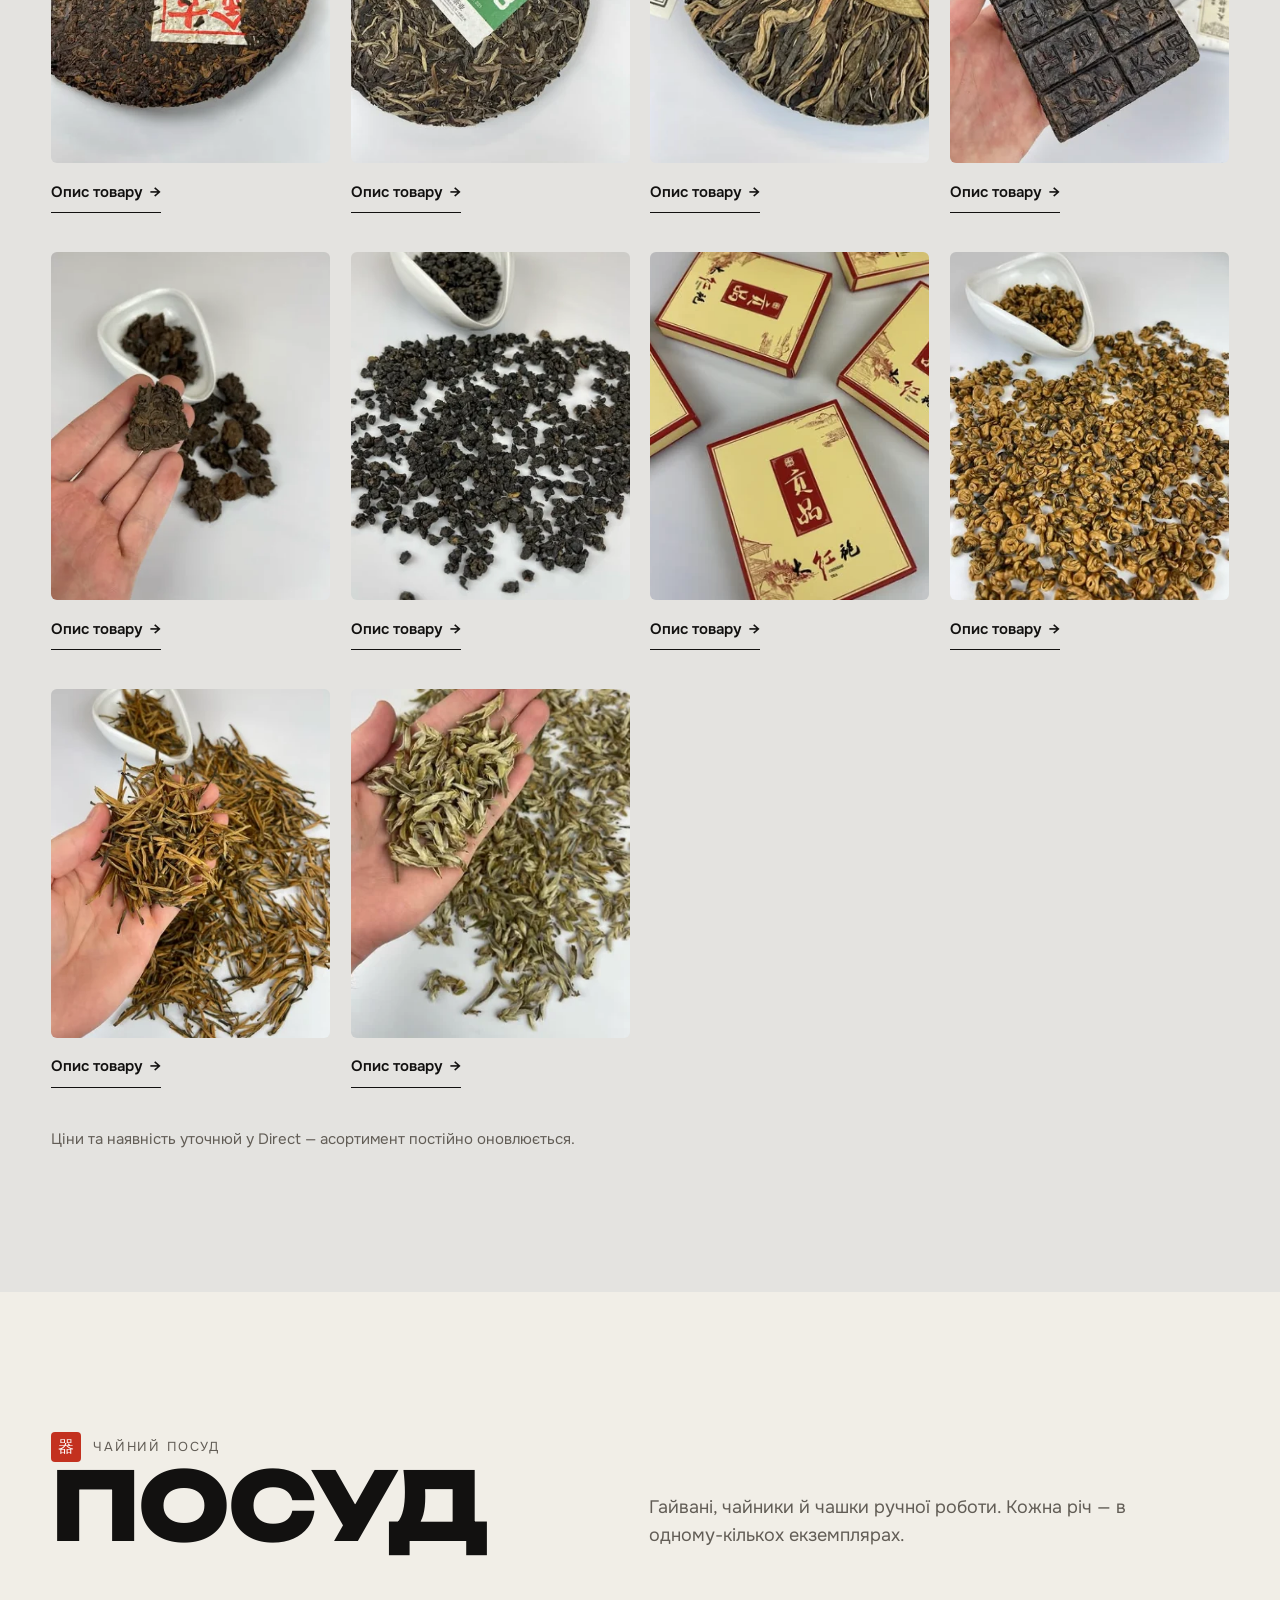
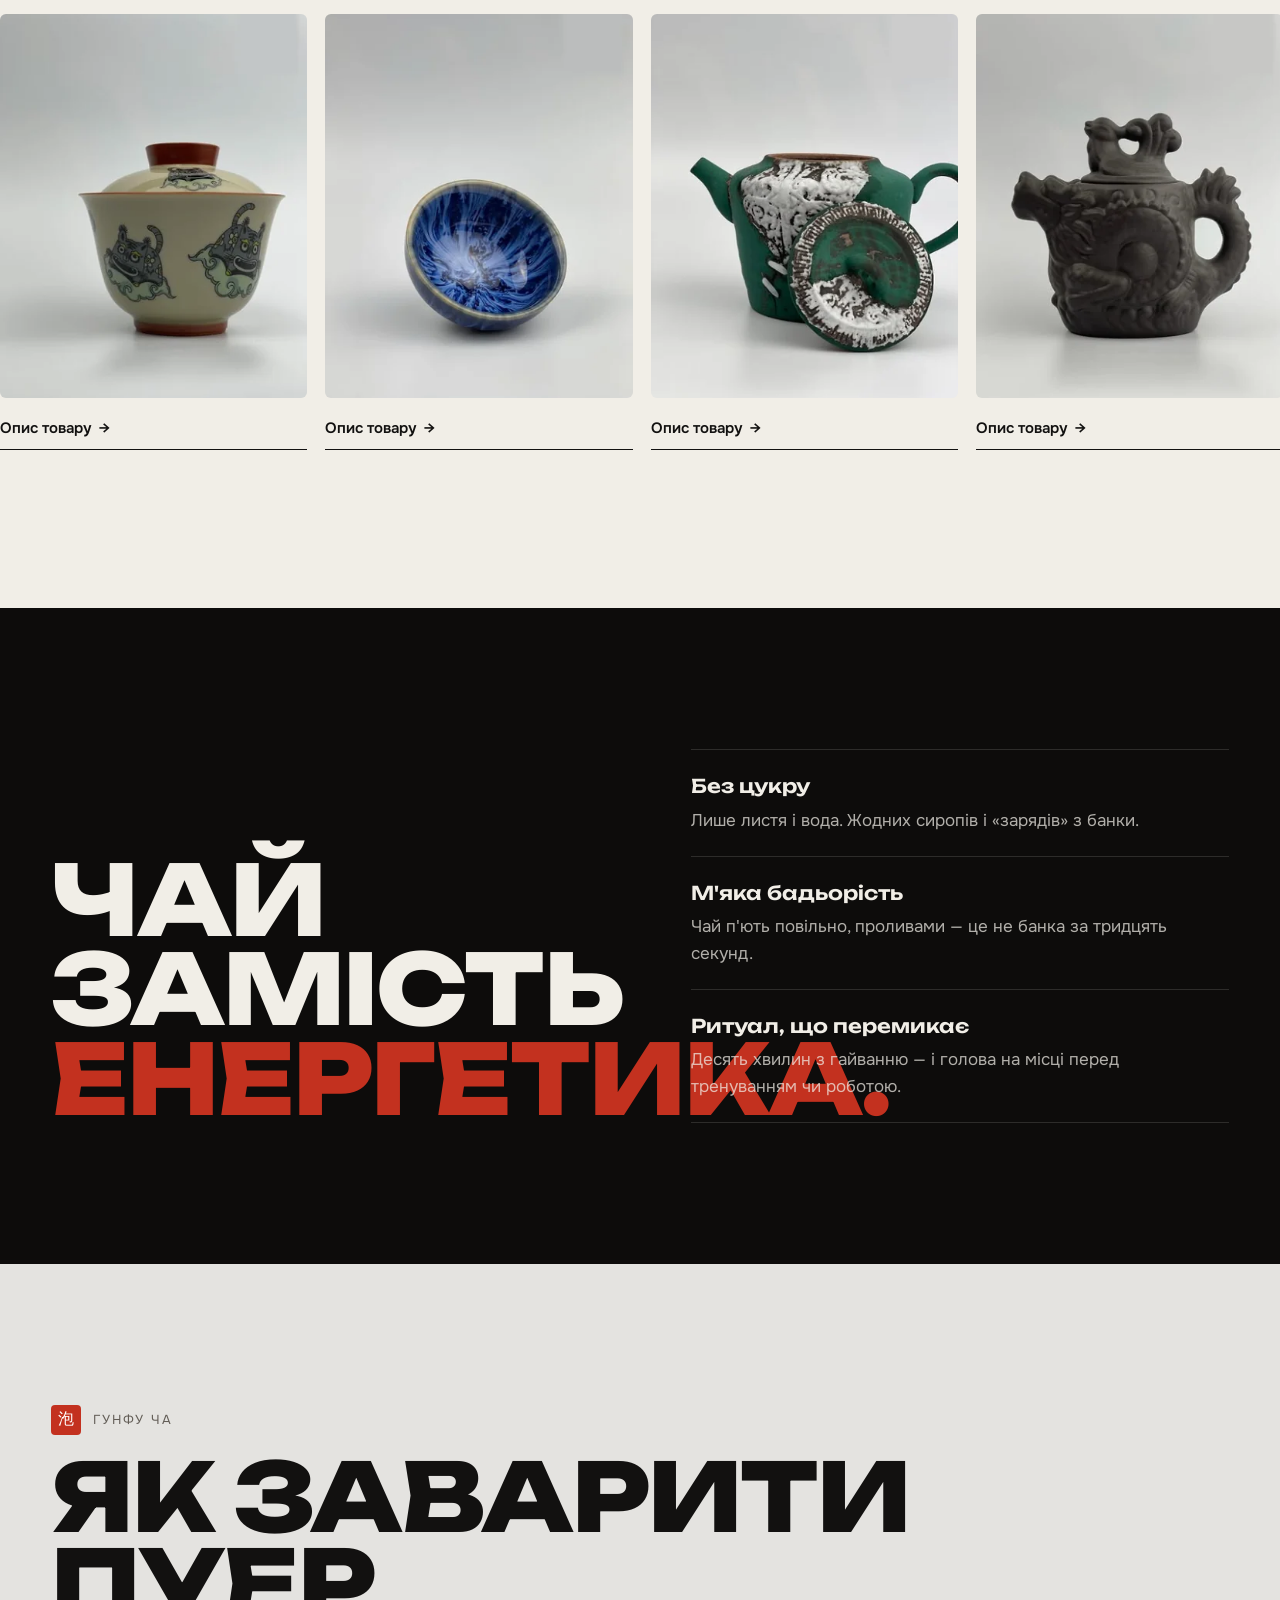
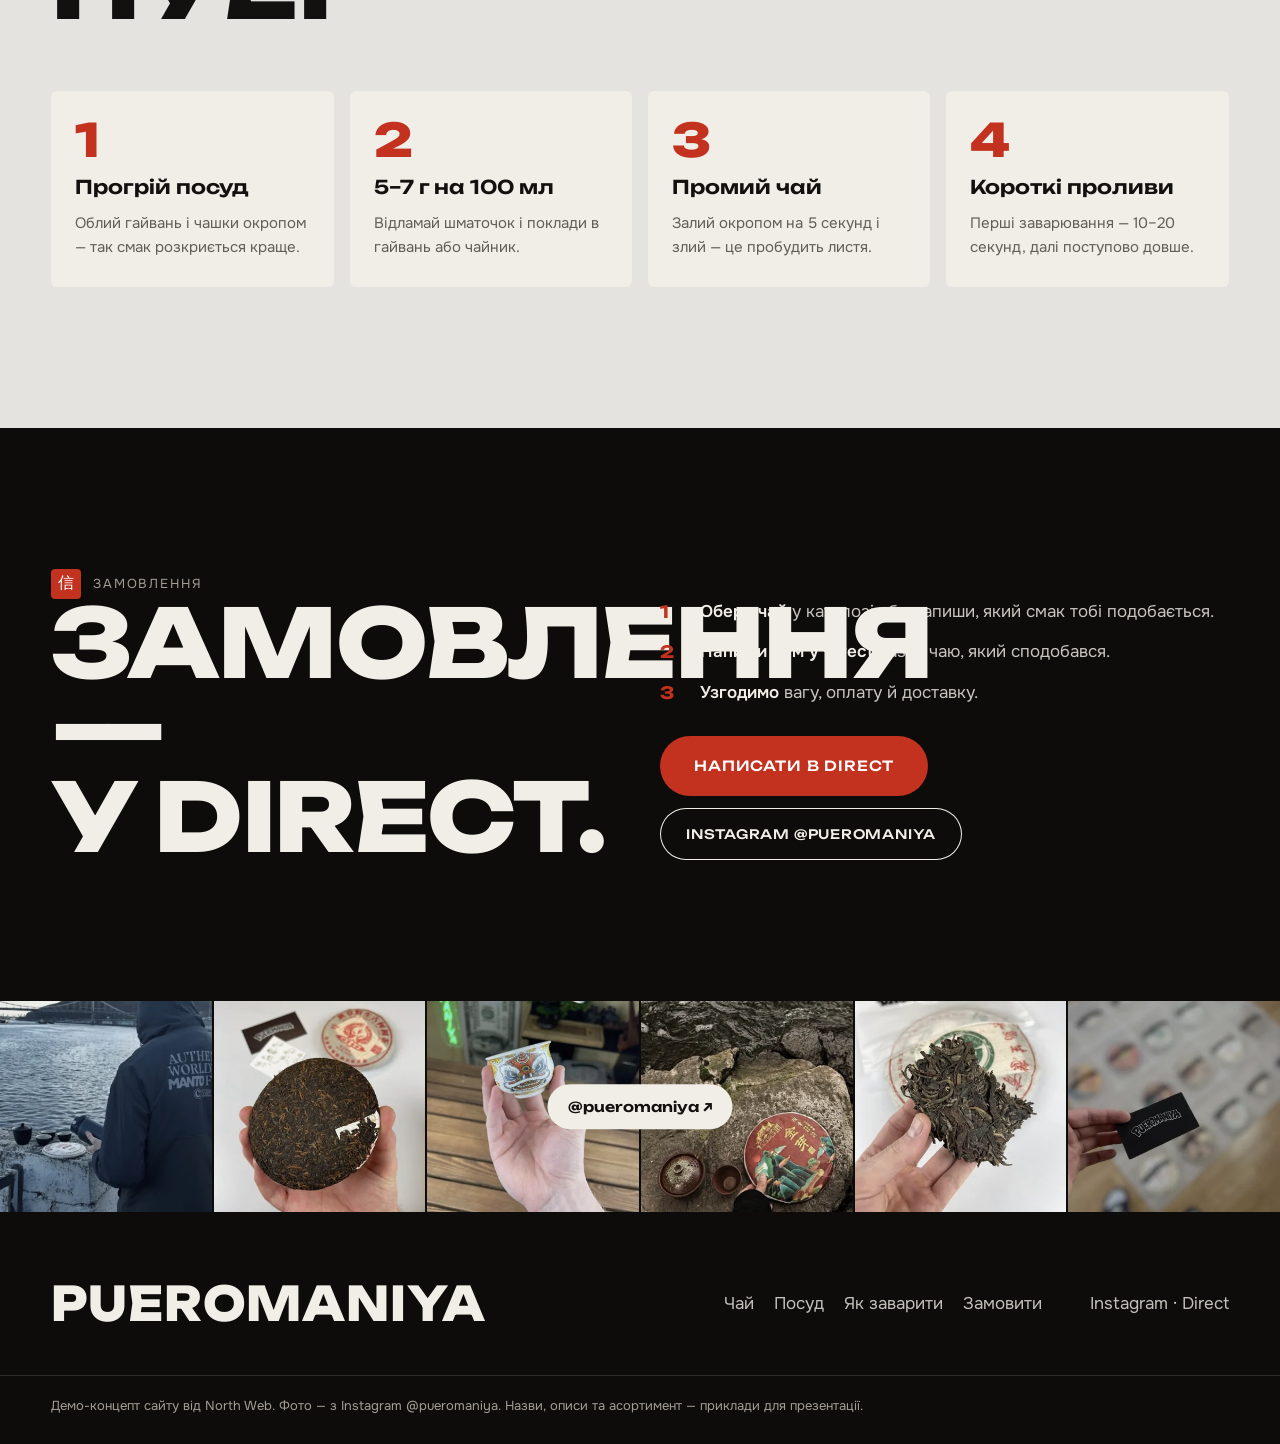
==== commit 5686005d: "Demo Pueromaniya: cache-versie voor CSS/JS Co-Authored-By: Claude Opus 5.5 <noreply@anthropic.com> C" ====
--- a/demos/pueromaniya/index.html
+++ b/demos/pueromaniya/index.html
@@ -11,7 +11,7 @@
   <link rel="icon" href="favicon.svg" type="image/svg+xml">
   <link rel="preload" href="fonts/Unbounded.woff" as="font" type="font/woff" crossorigin>
   <link rel="preload" href="fonts/Onest.woff" as="font" type="font/woff" crossorigin>
-  <link rel="stylesheet" href="css/style.css">
+  <link rel="stylesheet" href="css/style.css?v=2">
   <script>document.documentElement.classList.add('js');</script>
 </head>
 <body>
@@ -251,8 +251,8 @@
 
   <div class="toast" role="status" aria-live="polite" data-toast></div>
 
-  <script src="js/products.js" defer></script>
-  <script src="js/main.js" defer></script>
+  <script src="js/products.js?v=2" defer></script>
+  <script src="js/main.js?v=2" defer></script>
   <script type="module" src="js/tea3d.js"></script>
 </body>
 </html>
--- a/demos/pueromaniya/css/style.css
+++ b/demos/pueromaniya/css/style.css
@@ -327,8 +327,9 @@
   .sheet.is-closing { animation: sheetDown .22s ease forwards; }
   @keyframes sheetUp { from { transform: translateY(100%); } }
   @keyframes sheetDown { to { transform: translateY(100%); } }
-  .sheet-inner { grid-template-columns: 1fr; }
-  .sheet-photo { aspect-ratio: 16 / 11; overflow: hidden; }
+  .sheet-inner { display: block; }
+  .sheet-photo { position: relative; height: 68vw; max-height: 340px; overflow: hidden; }
+  .sheet-photo img { position: absolute; inset: 0; width: 100%; height: 100%; min-height: 0; }
   .sheet-body { padding: 22px 20px calc(24px + env(safe-area-inset-bottom)); }
   .sheet-cta { justify-self: stretch; }
 }
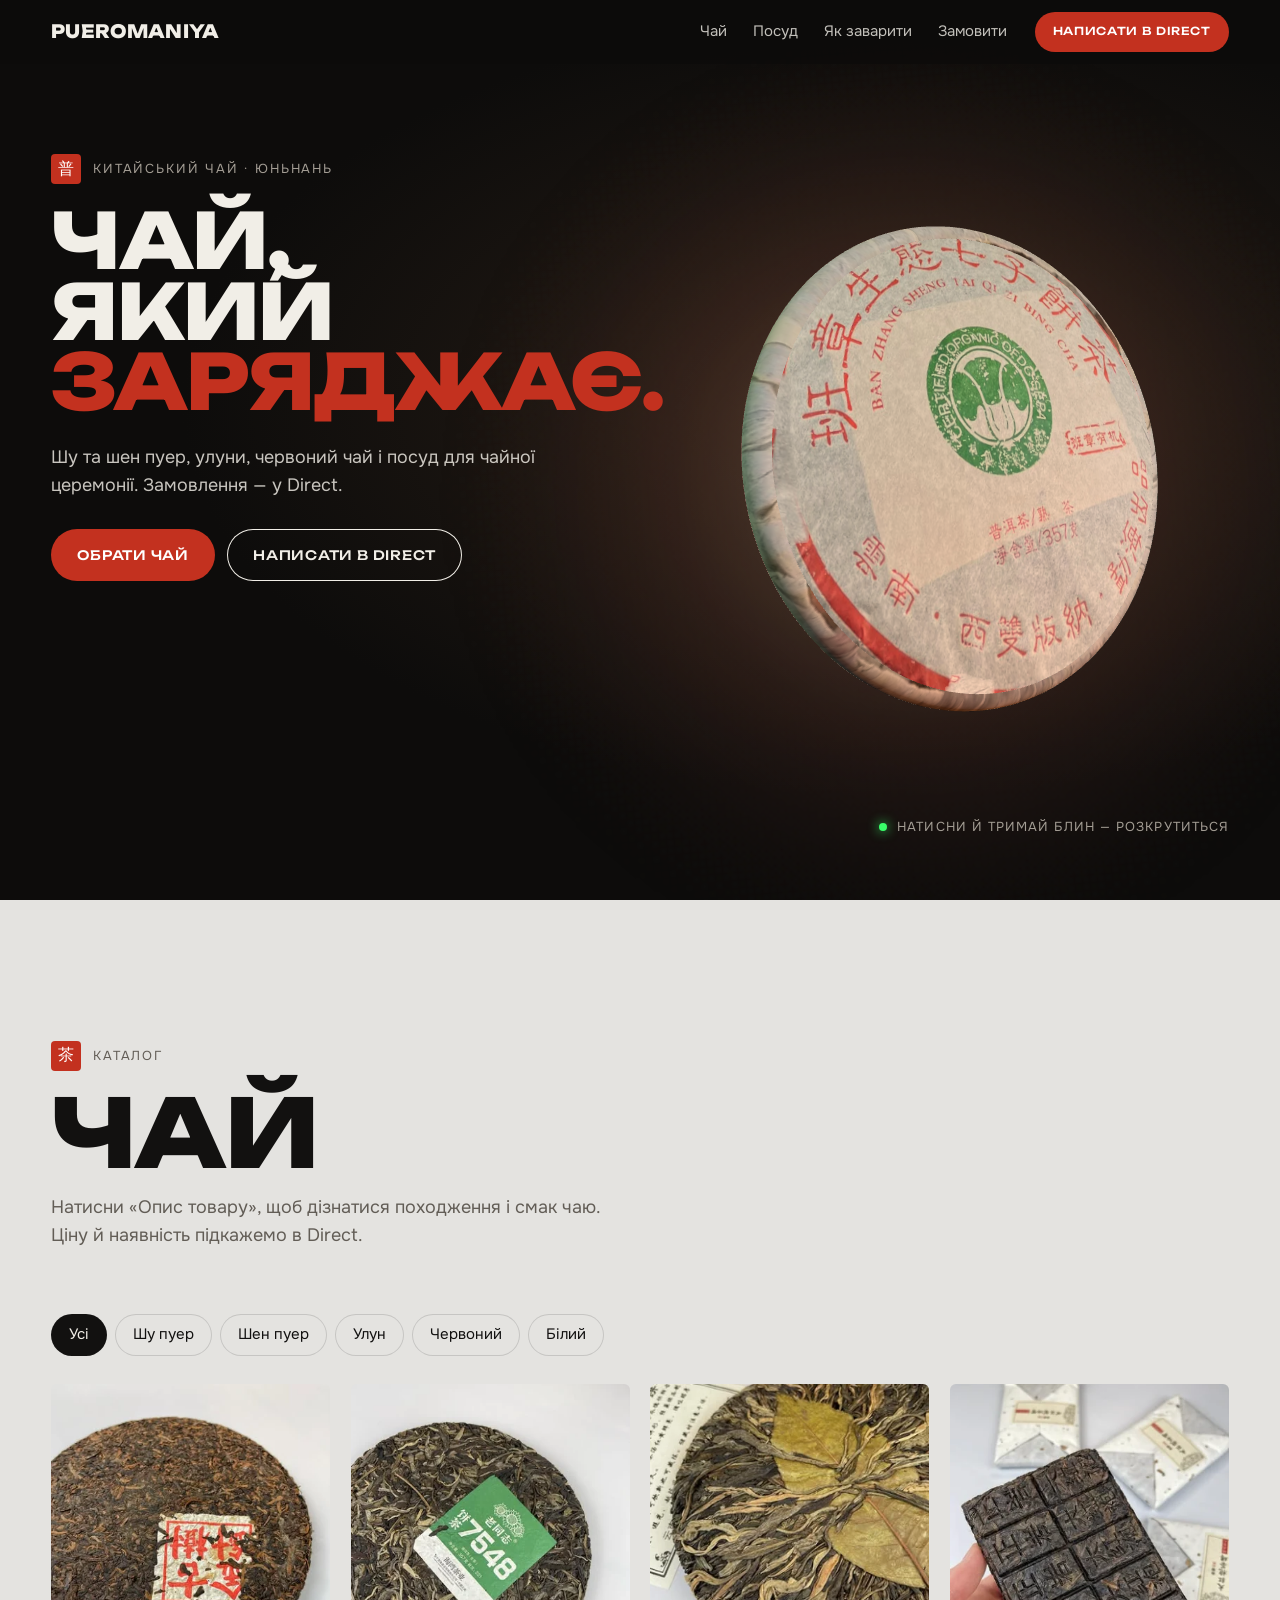
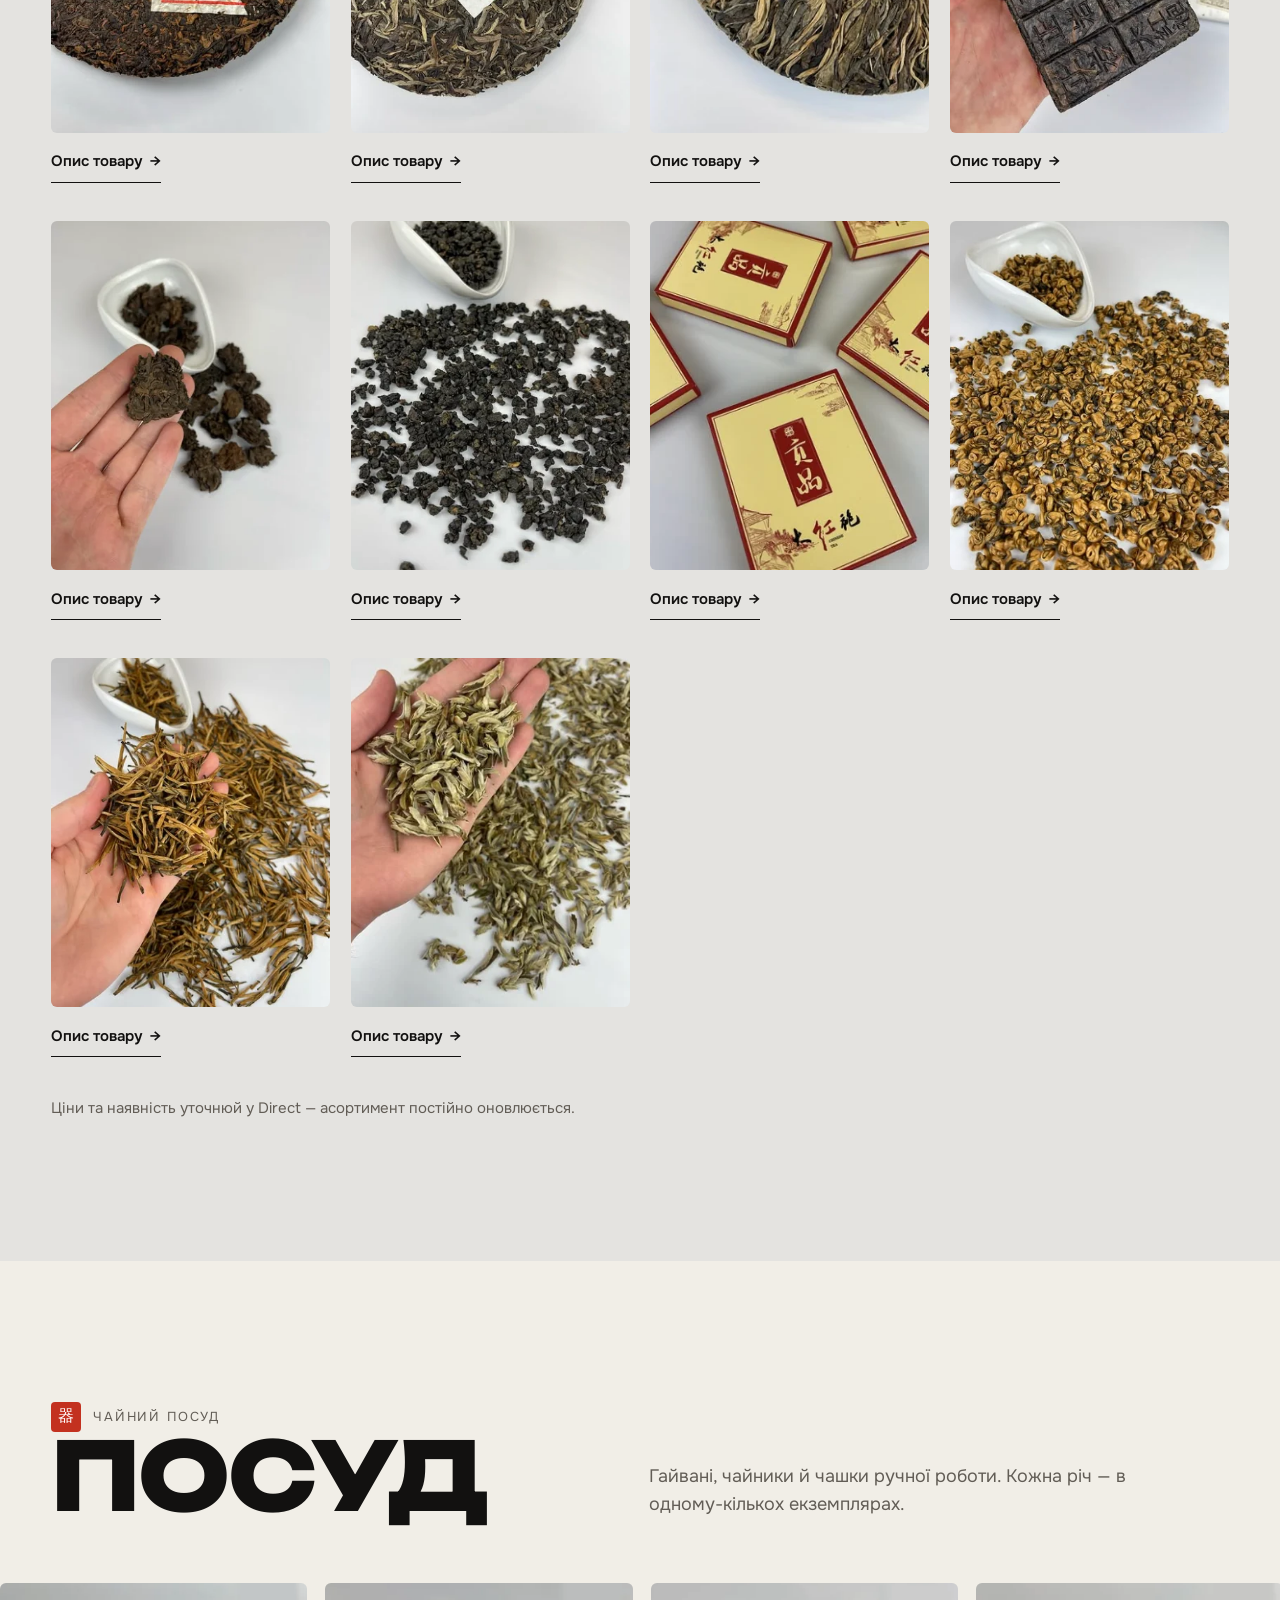
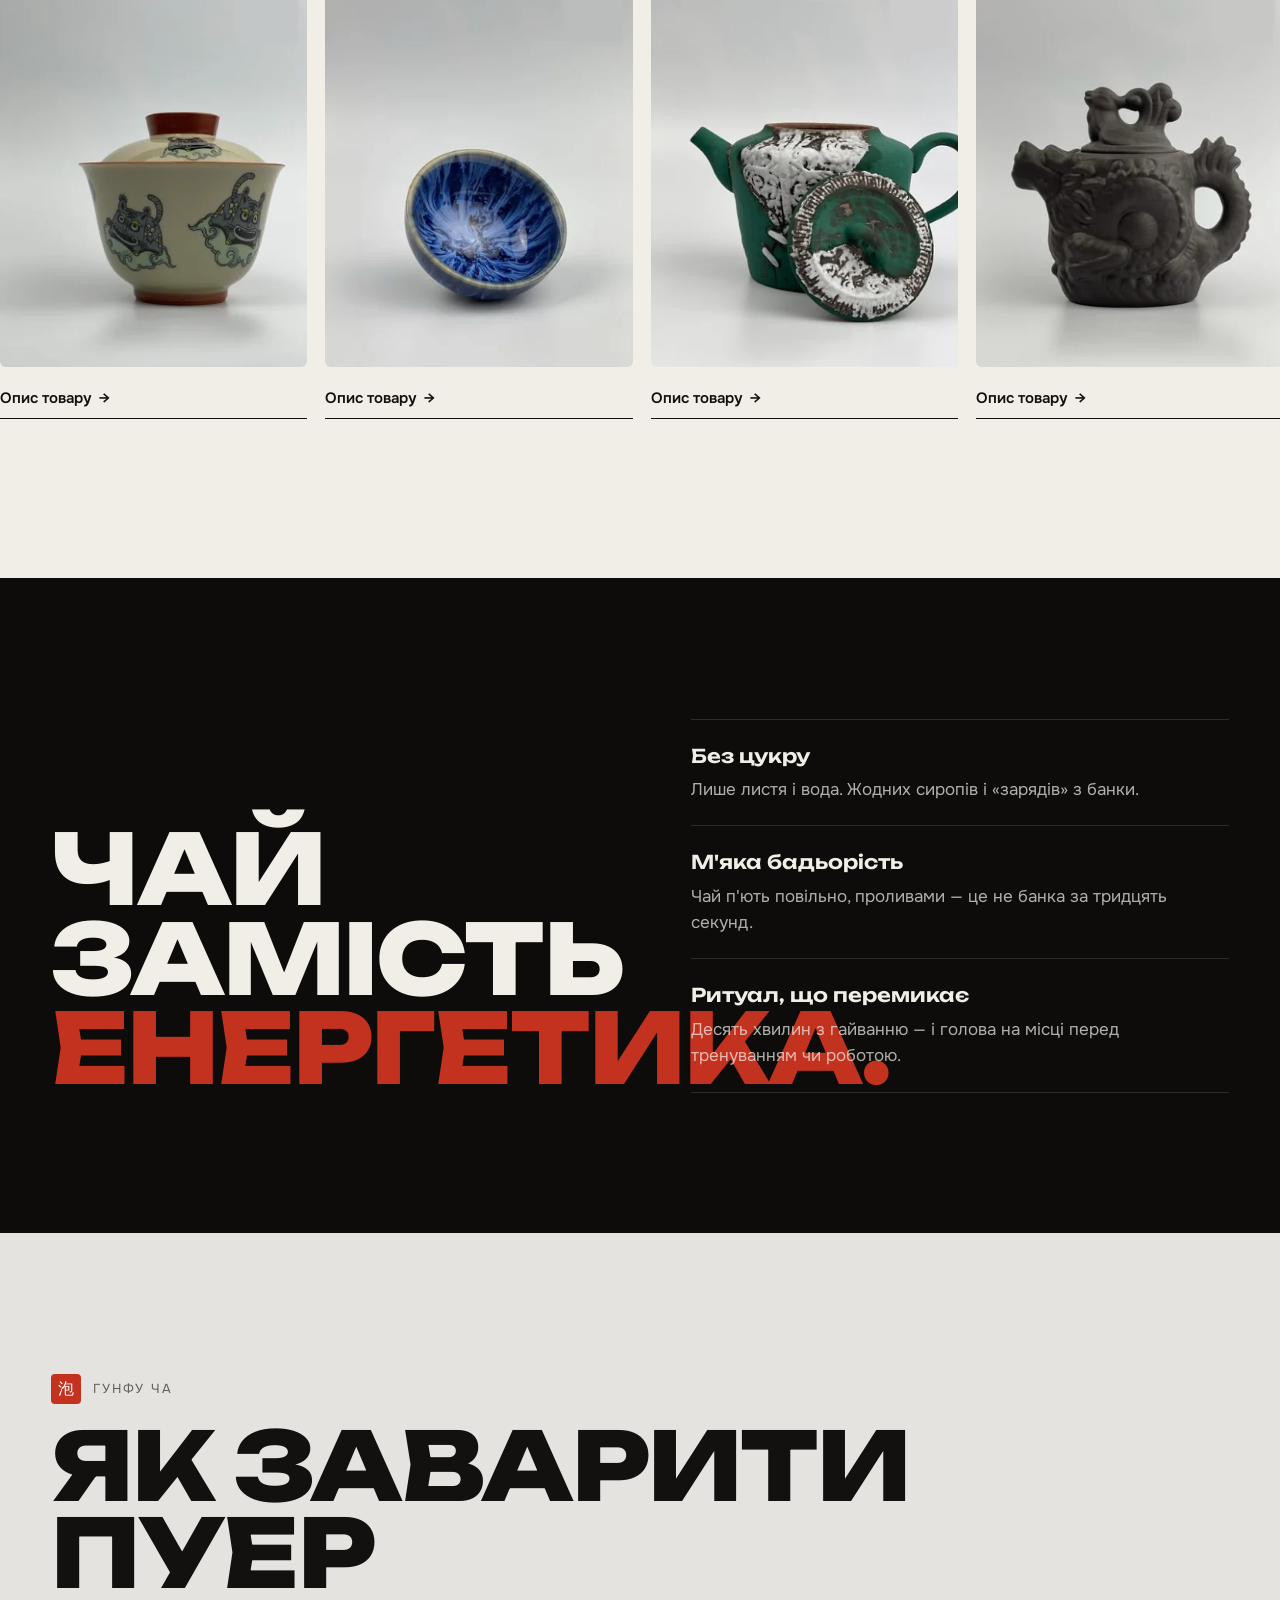
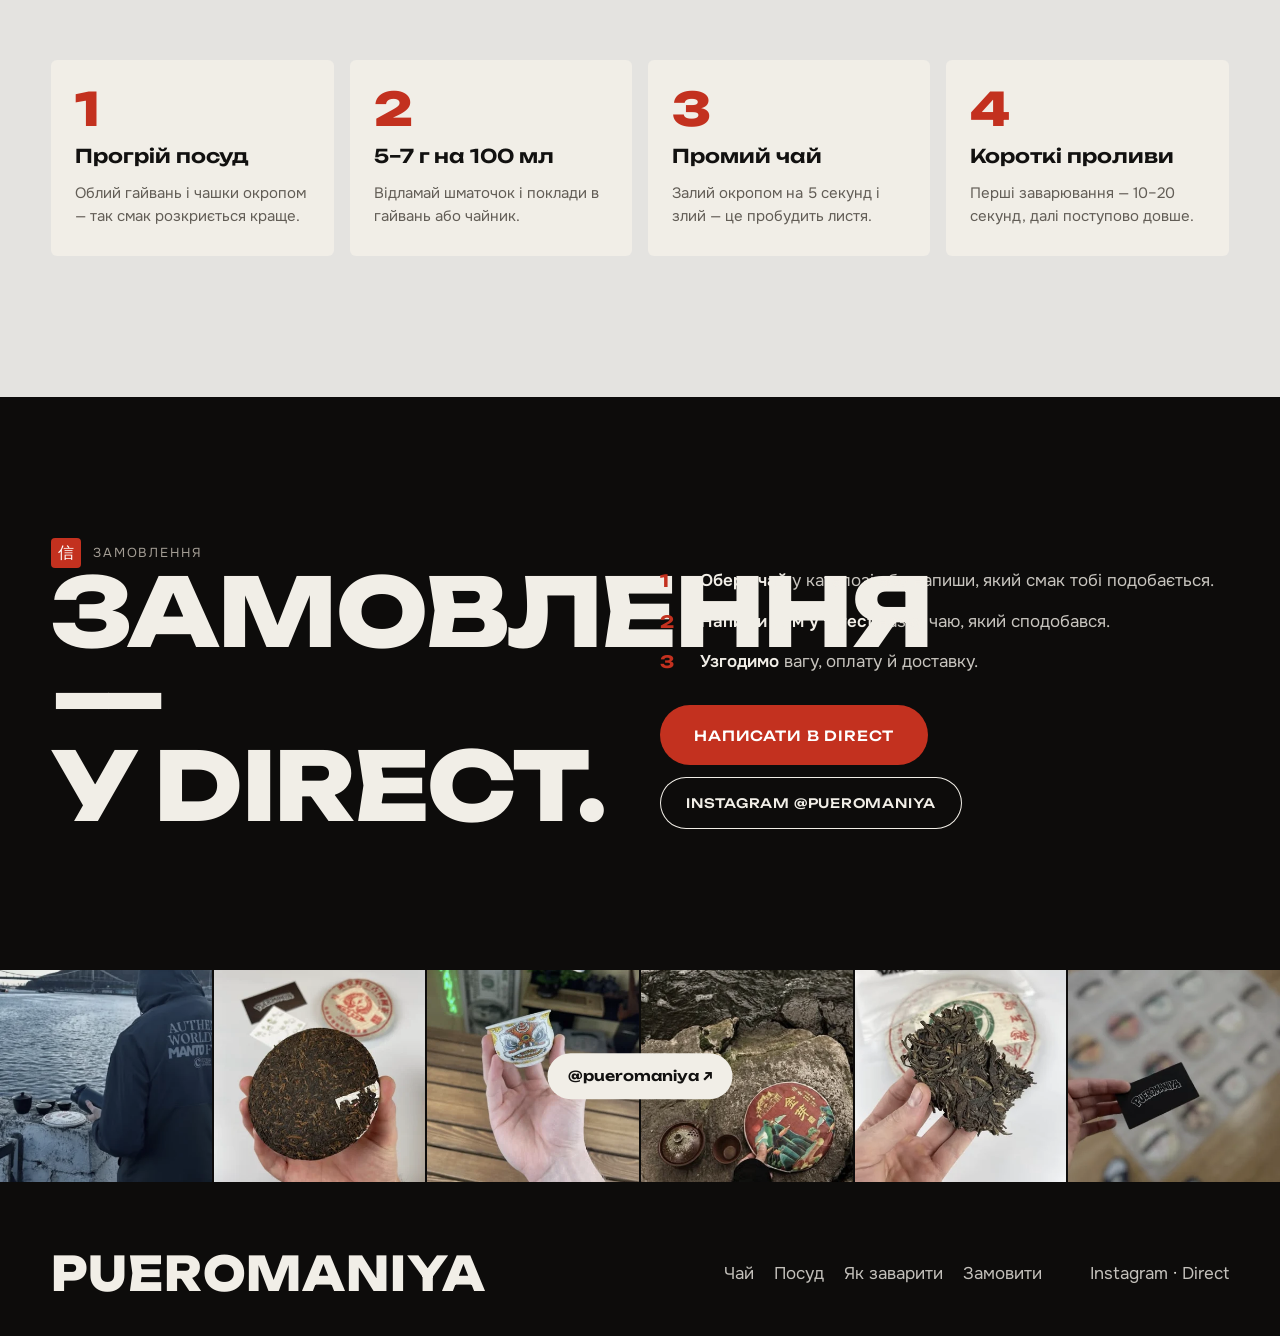
==== commit ebaa41d4: "Demo Pueromaniya: demo-/conceptlabels verwijderd voor overdracht aan klant Co-Authored-By: Claude Op" ====
--- a/demos/pueromaniya/index.html
+++ b/demos/pueromaniya/index.html
@@ -3,21 +3,20 @@
 <head>
   <meta charset="utf-8">
   <meta name="viewport" content="width=device-width, initial-scale=1, viewport-fit=cover">
-  <title>Pueromaniya — китайський чай і пуер · концепт сайту</title>
-  <meta name="description" content="Концепт сайту для @pueromaniya: пуер, улуни, червоний чай і посуд для чайної церемонії. Замовлення в Direct.">
-  <!-- Демо-концепт: не індексувати -->
+  <title>Pueromaniya — китайський чай і пуер</title>
+  <meta name="description" content="Pueromaniya: пуер, улуни, червоний чай і посуд для чайної церемонії. Замовлення в Direct.">
+  <!-- Поки сайт не на власному домені клієнта: не індексувати -->
   <meta name="robots" content="noindex, nofollow">
   <meta name="theme-color" content="#0D0C0B">
   <link rel="icon" href="favicon.svg" type="image/svg+xml">
   <link rel="preload" href="fonts/Unbounded.woff" as="font" type="font/woff" crossorigin>
   <link rel="preload" href="fonts/Onest.woff" as="font" type="font/woff" crossorigin>
-  <link rel="stylesheet" href="css/style.css?v=2">
+  <link rel="stylesheet" href="css/style.css?v=3">
   <script>document.documentElement.classList.add('js');</script>
 </head>
 <body>
   <a class="skip" href="#chai">До каталогу</a>
 
-  <div class="concept-bar">Демо-концепт сайту для <a href="https://www.instagram.com/pueromaniya/" target="_blank" rel="noopener">@pueromaniya</a> · North Web</div>
 
   <header class="header" data-header>
     <a class="logo" href="#top" aria-label="Pueromaniya — на початок">PUEROMANIYA</a>
@@ -226,7 +225,6 @@
       </nav>
       <p><a href="https://www.instagram.com/pueromaniya/" target="_blank" rel="noopener">Instagram</a> · <a href="https://ig.me/m/pueromaniya" target="_blank" rel="noopener">Direct</a></p>
     </div>
-    <p class="wrap footer-note">Демо-концепт сайту від North Web. Фото — з Instagram @pueromaniya. Назви, описи та асортимент — приклади для презентації.</p>
   </footer>
 
   <!-- Опис товару (заповнюється з js/products.js) -->
--- a/demos/pueromaniya/css/style.css
+++ b/demos/pueromaniya/css/style.css
@@ -1,4 +1,4 @@
-/* Pueromaniya — демо-концепт (North Web)
+/* Pueromaniya
    Layout: темна «чайна кімната» з 3D-блином на прокрутці → світла сіра студія, як на фото профілю.
    Палітра: чорнило, студійний сірий, рисовий папір і кіновар китайської печатки. */
 
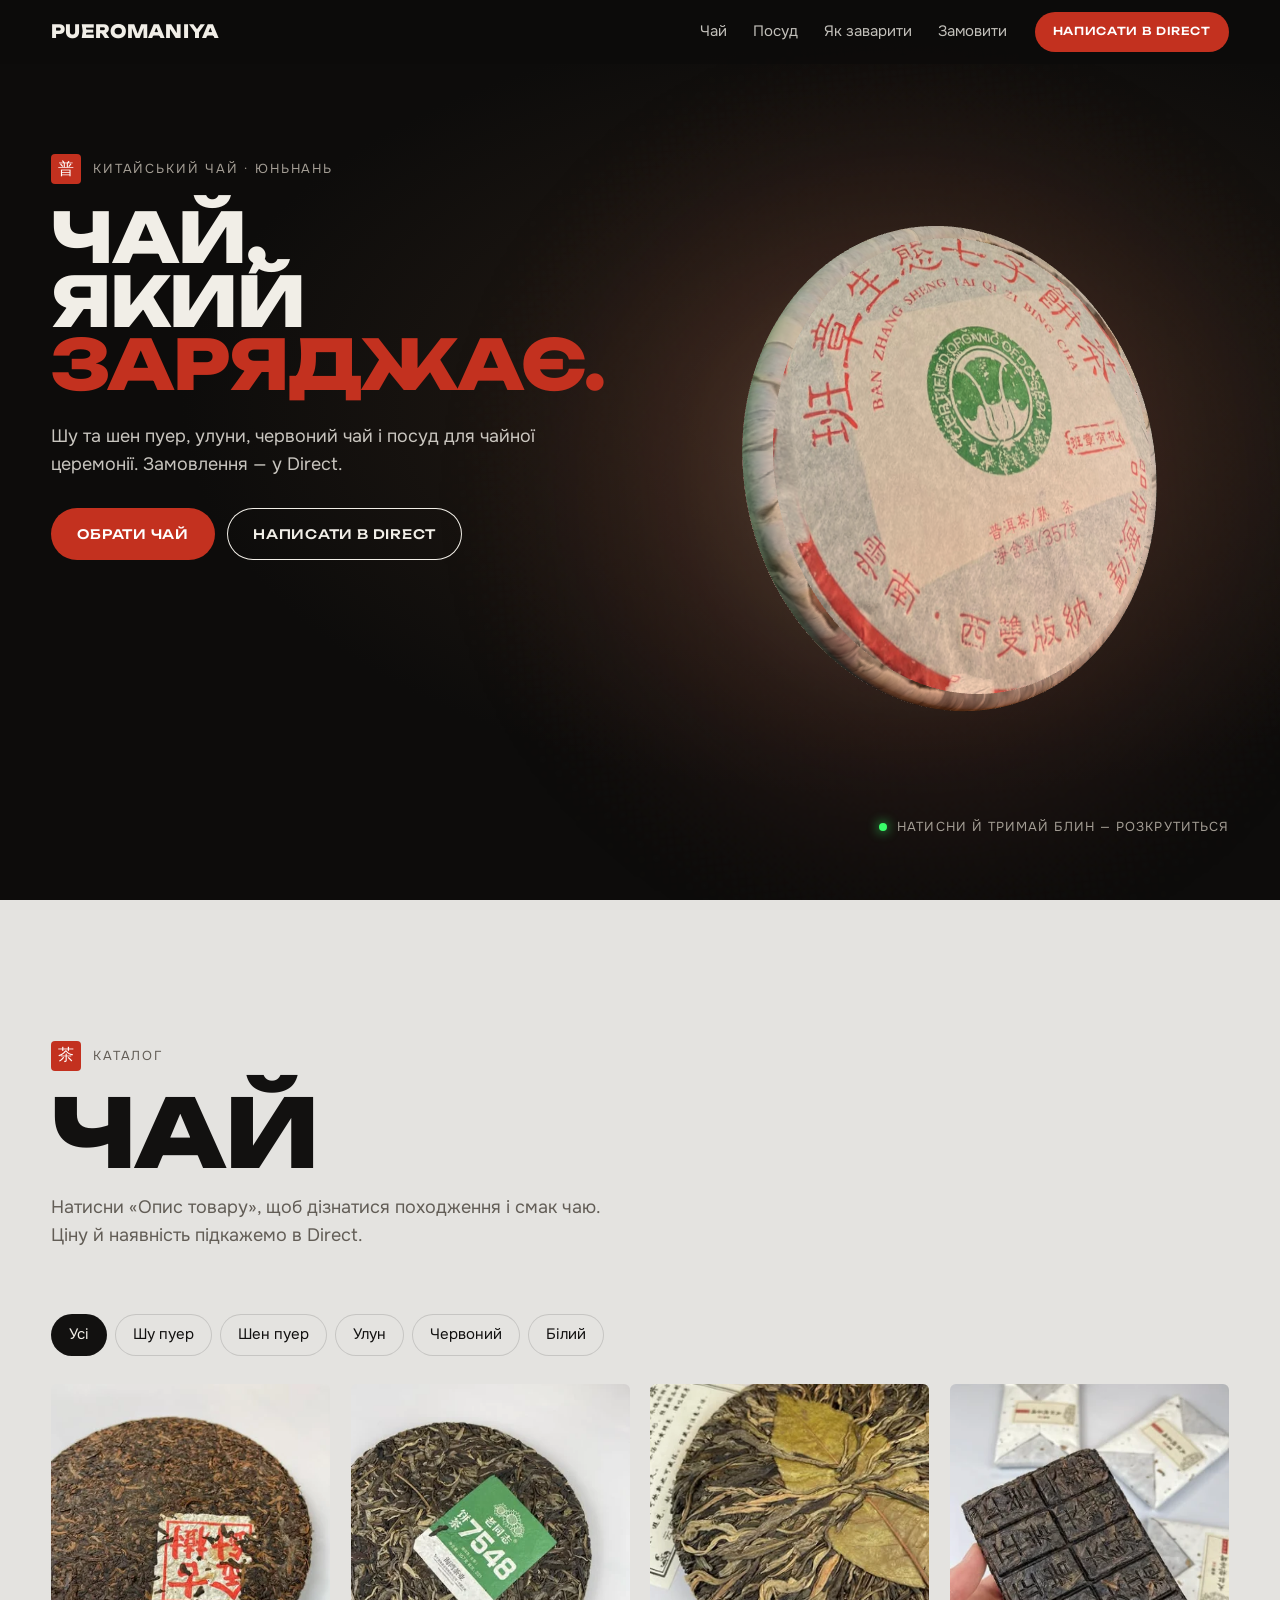
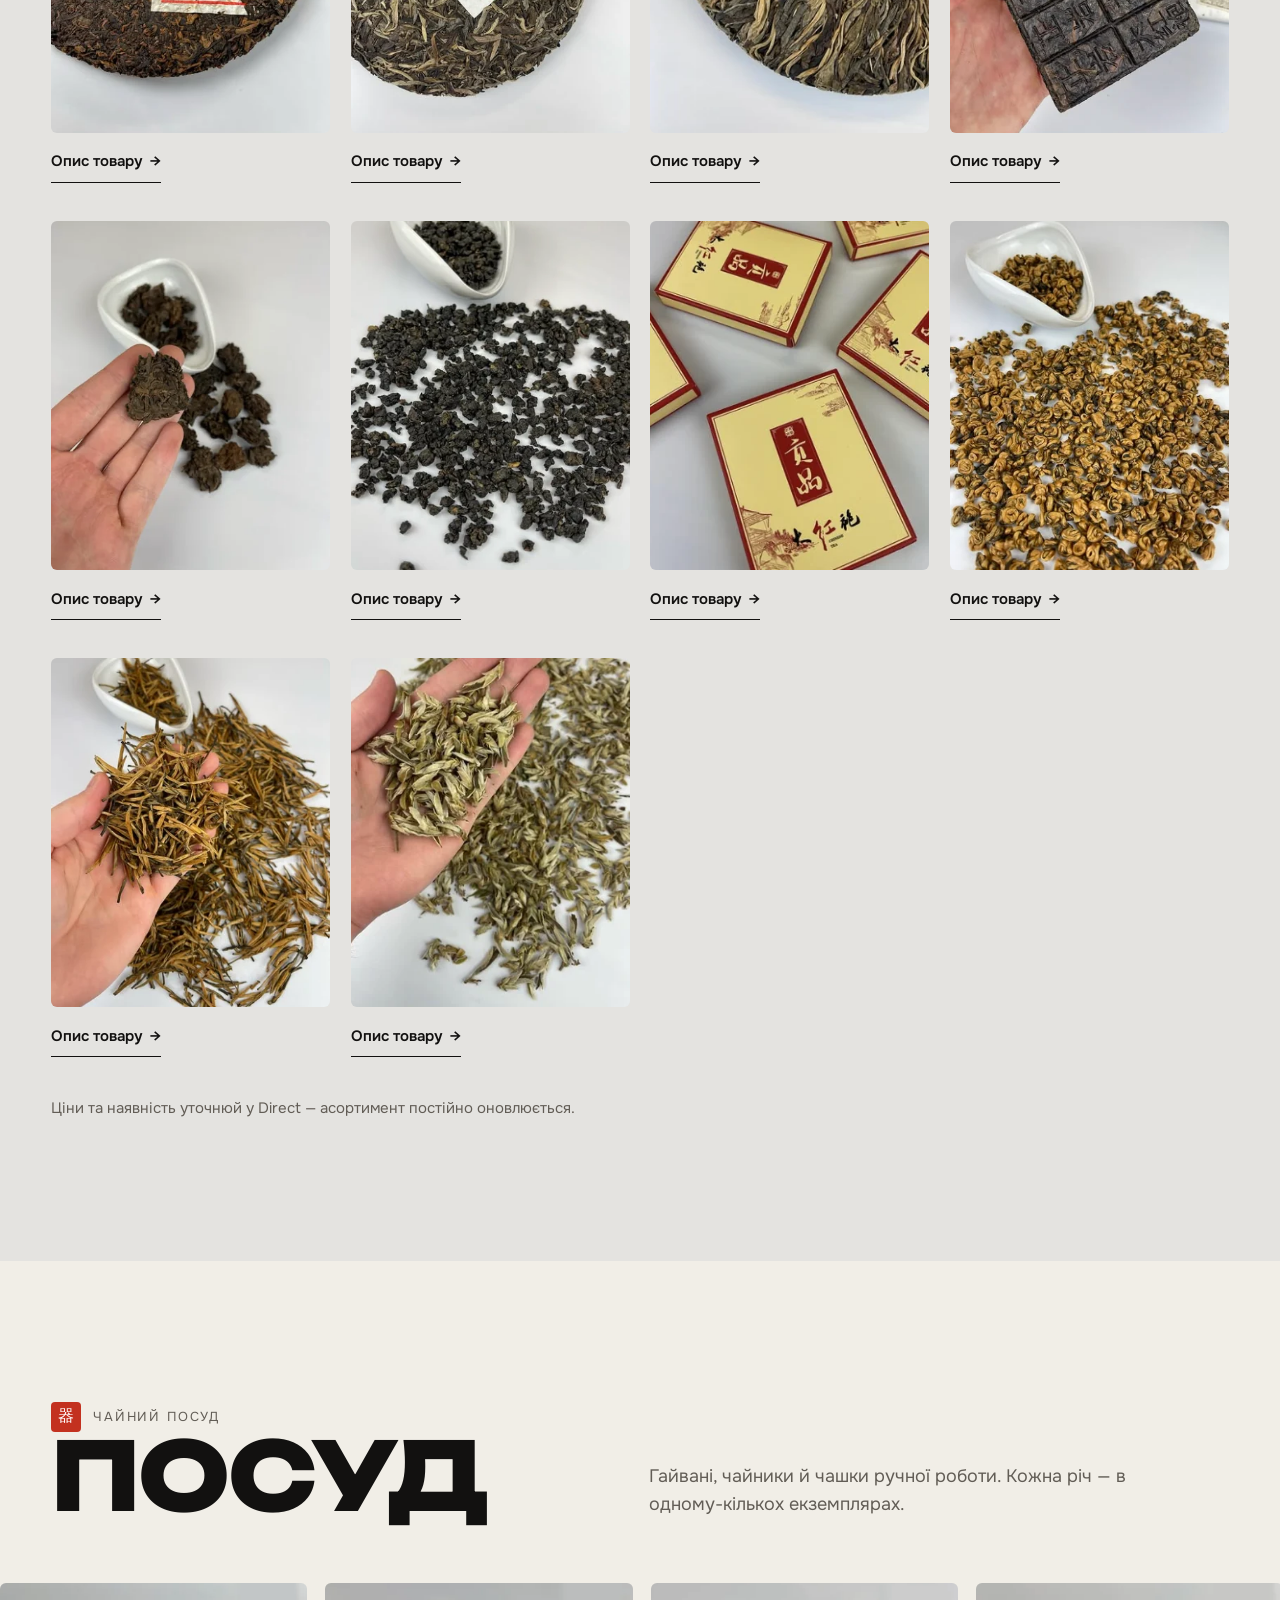
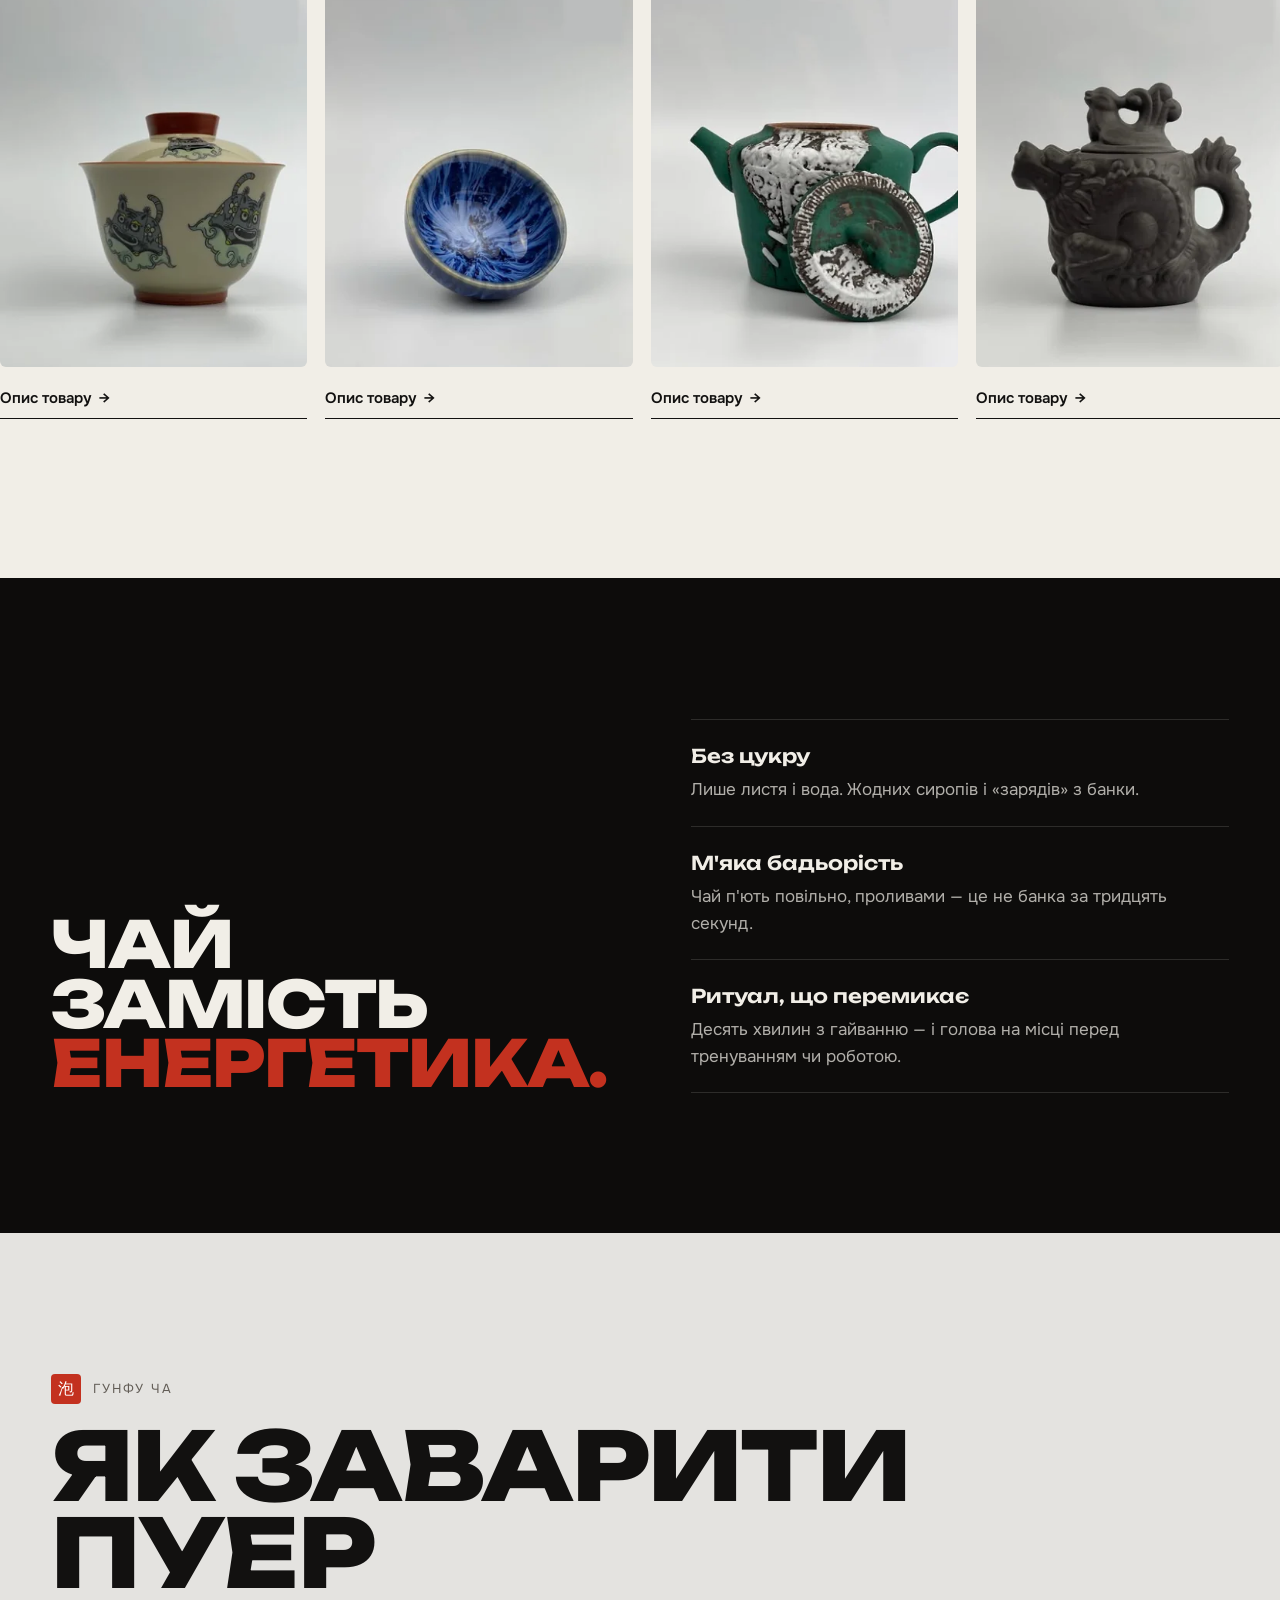
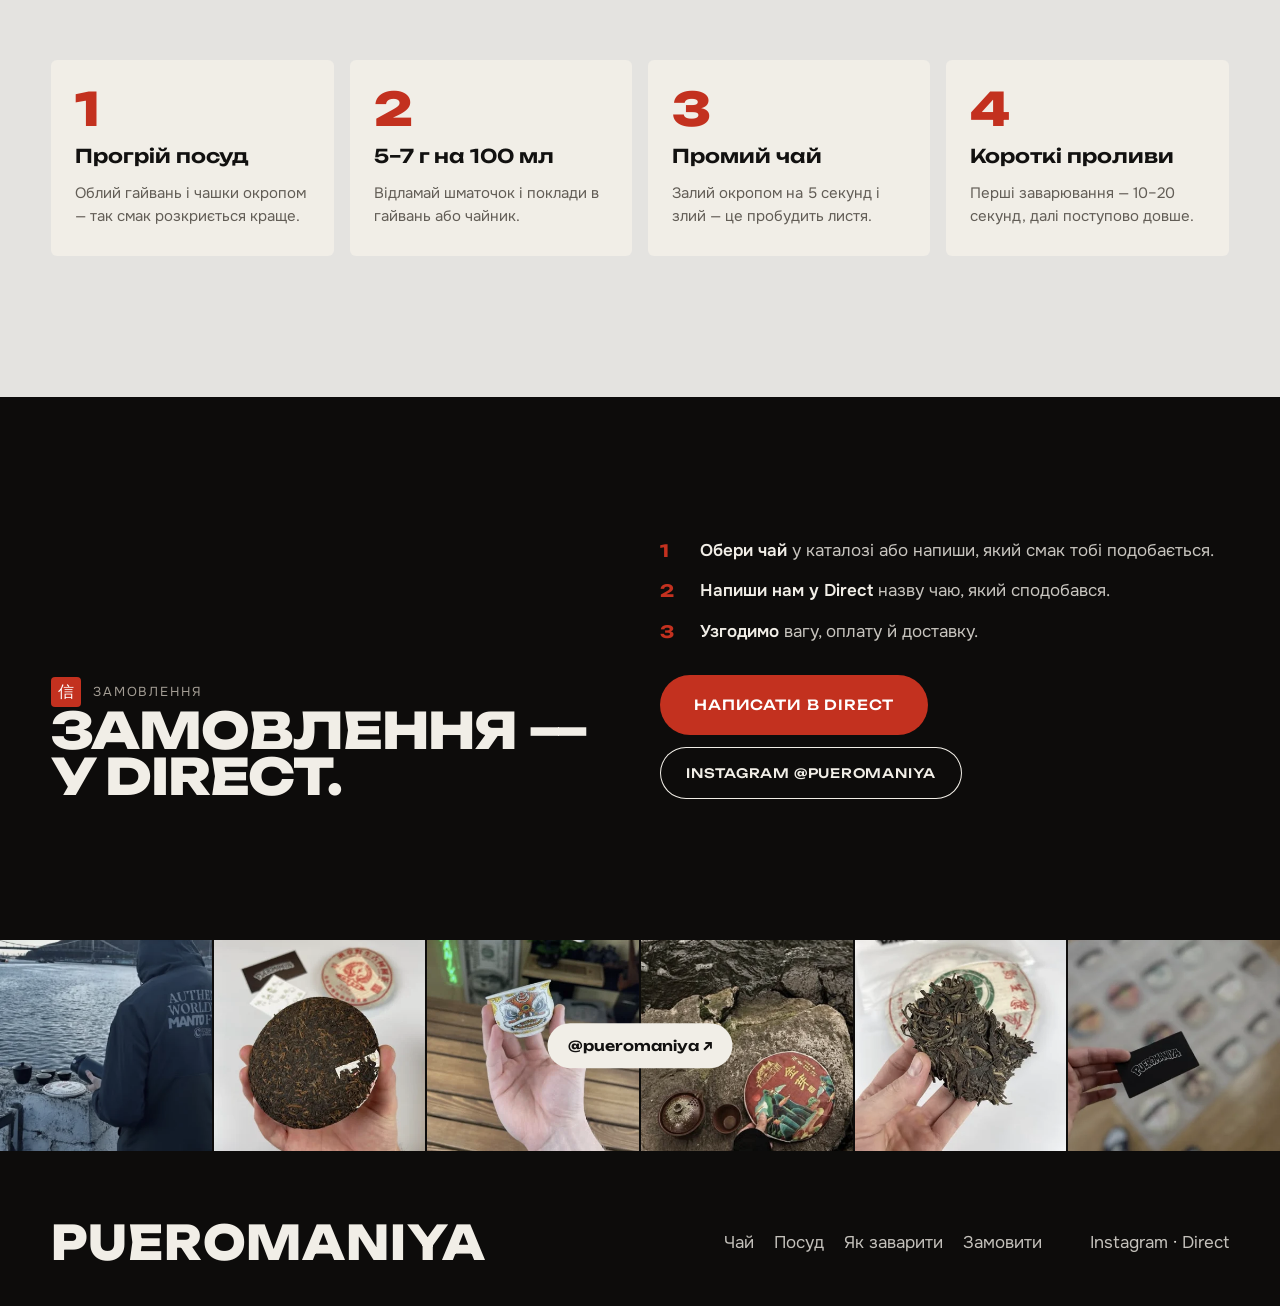
==== commit 24fecb34: "Demo Pueromaniya: grote koppen overlappen niet meer op laptop/desktop Co-Authored-By: Claude Opus 5." ====
--- a/demos/pueromaniya/index.html
+++ b/demos/pueromaniya/index.html
@@ -11,7 +11,7 @@
   <link rel="icon" href="favicon.svg" type="image/svg+xml">
   <link rel="preload" href="fonts/Unbounded.woff" as="font" type="font/woff" crossorigin>
   <link rel="preload" href="fonts/Onest.woff" as="font" type="font/woff" crossorigin>
-  <link rel="stylesheet" href="css/style.css?v=3">
+  <link rel="stylesheet" href="css/style.css?v=4">
   <script>document.documentElement.classList.add('js');</script>
 </head>
 <body>
--- a/demos/pueromaniya/css/style.css
+++ b/demos/pueromaniya/css/style.css
@@ -90,7 +90,7 @@
 .kicker { display: inline-flex; align-items: center; gap: 12px; font-size: 13px; letter-spacing: .14em; text-transform: uppercase; color: var(--muted-light); }
 .kicker.dark { color: var(--muted); }
 .seal { display: inline-grid; place-items: center; width: 30px; height: 30px; border-radius: 4px; background: var(--cinnabar); color: #fff; font-size: 16px; letter-spacing: 0; font-family: "Noto Serif CJK TC", "Songti SC", "SimSun", serif; }
-.hero-title { font-family: var(--display); font-weight: 800; text-transform: uppercase; font-size: clamp(44px, 6vw, 100px); line-height: .92; letter-spacing: -.02em; margin: 22px 0 26px; }
+.hero-title { font-family: var(--display); font-weight: 800; text-transform: uppercase; font-size: clamp(44px, 5.4vw, 88px); line-height: .92; letter-spacing: -.02em; margin: 22px 0 26px; }
 .hero-sub { max-width: 42ch; font-size: clamp(16px, 1.4vw, 19px); color: rgba(241, 238, 231, .82); }
 .hero-actions { display: flex; flex-wrap: wrap; gap: 12px; margin-top: 30px; }
 .scroll-hint { margin-top: 40px; font-size: 13px; letter-spacing: .14em; text-transform: uppercase; color: var(--muted-light); }
@@ -334,3 +334,10 @@
   .sheet-cta { justify-self: stretch; }
 }
 @media (prefers-reduced-motion: reduce) { .sheet[open], .sheet.is-closing { animation: none; } }
+
+/* Великі заголовки у двоколонкових блоках: розмір від ширини колонки, щоб не налазили на сусідню */
+@media (min-width: 960px) {
+  .energy-grid, .order-grid { container-type: inline-size; }
+  .energy-title { font-size: min(116px, calc((100cqi - 48px) * 0.057)); }
+  #order-title { font-size: min(112px, calc((100cqi - 40px) * 0.044)); }
+}
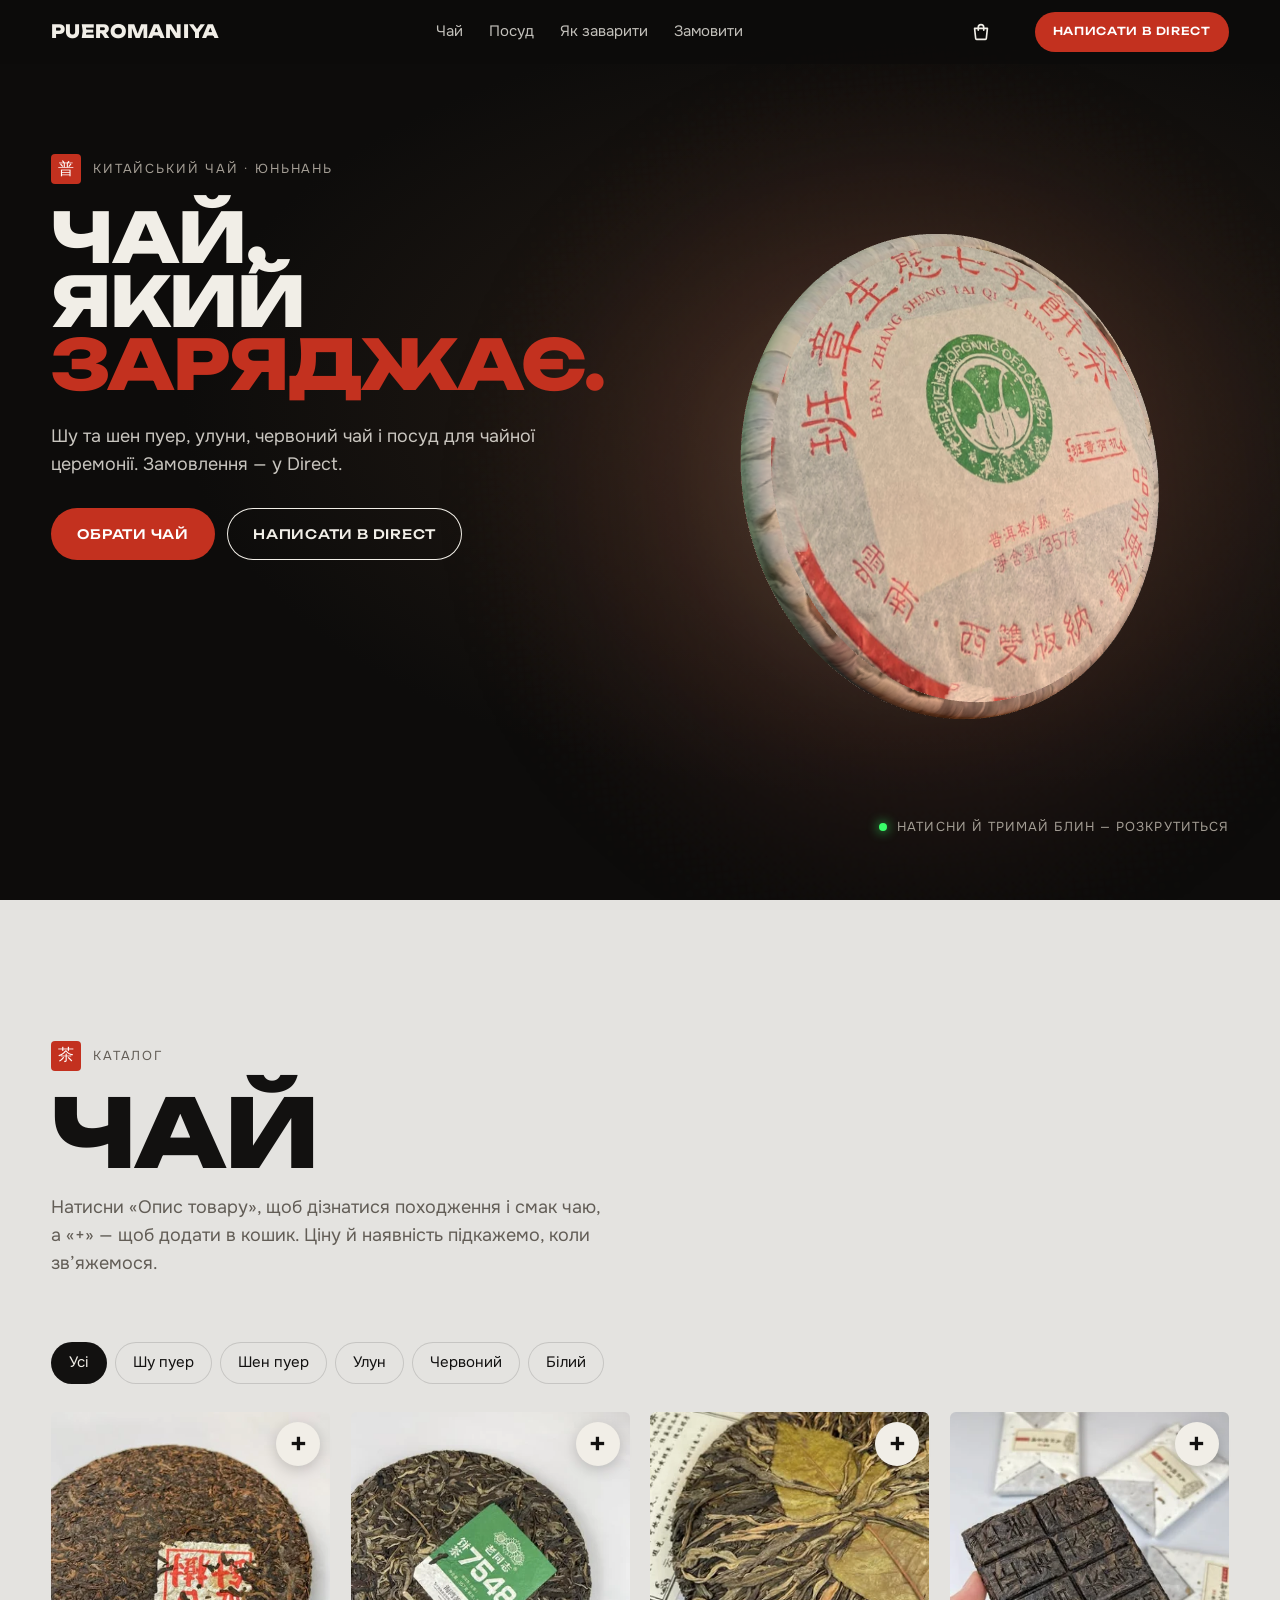
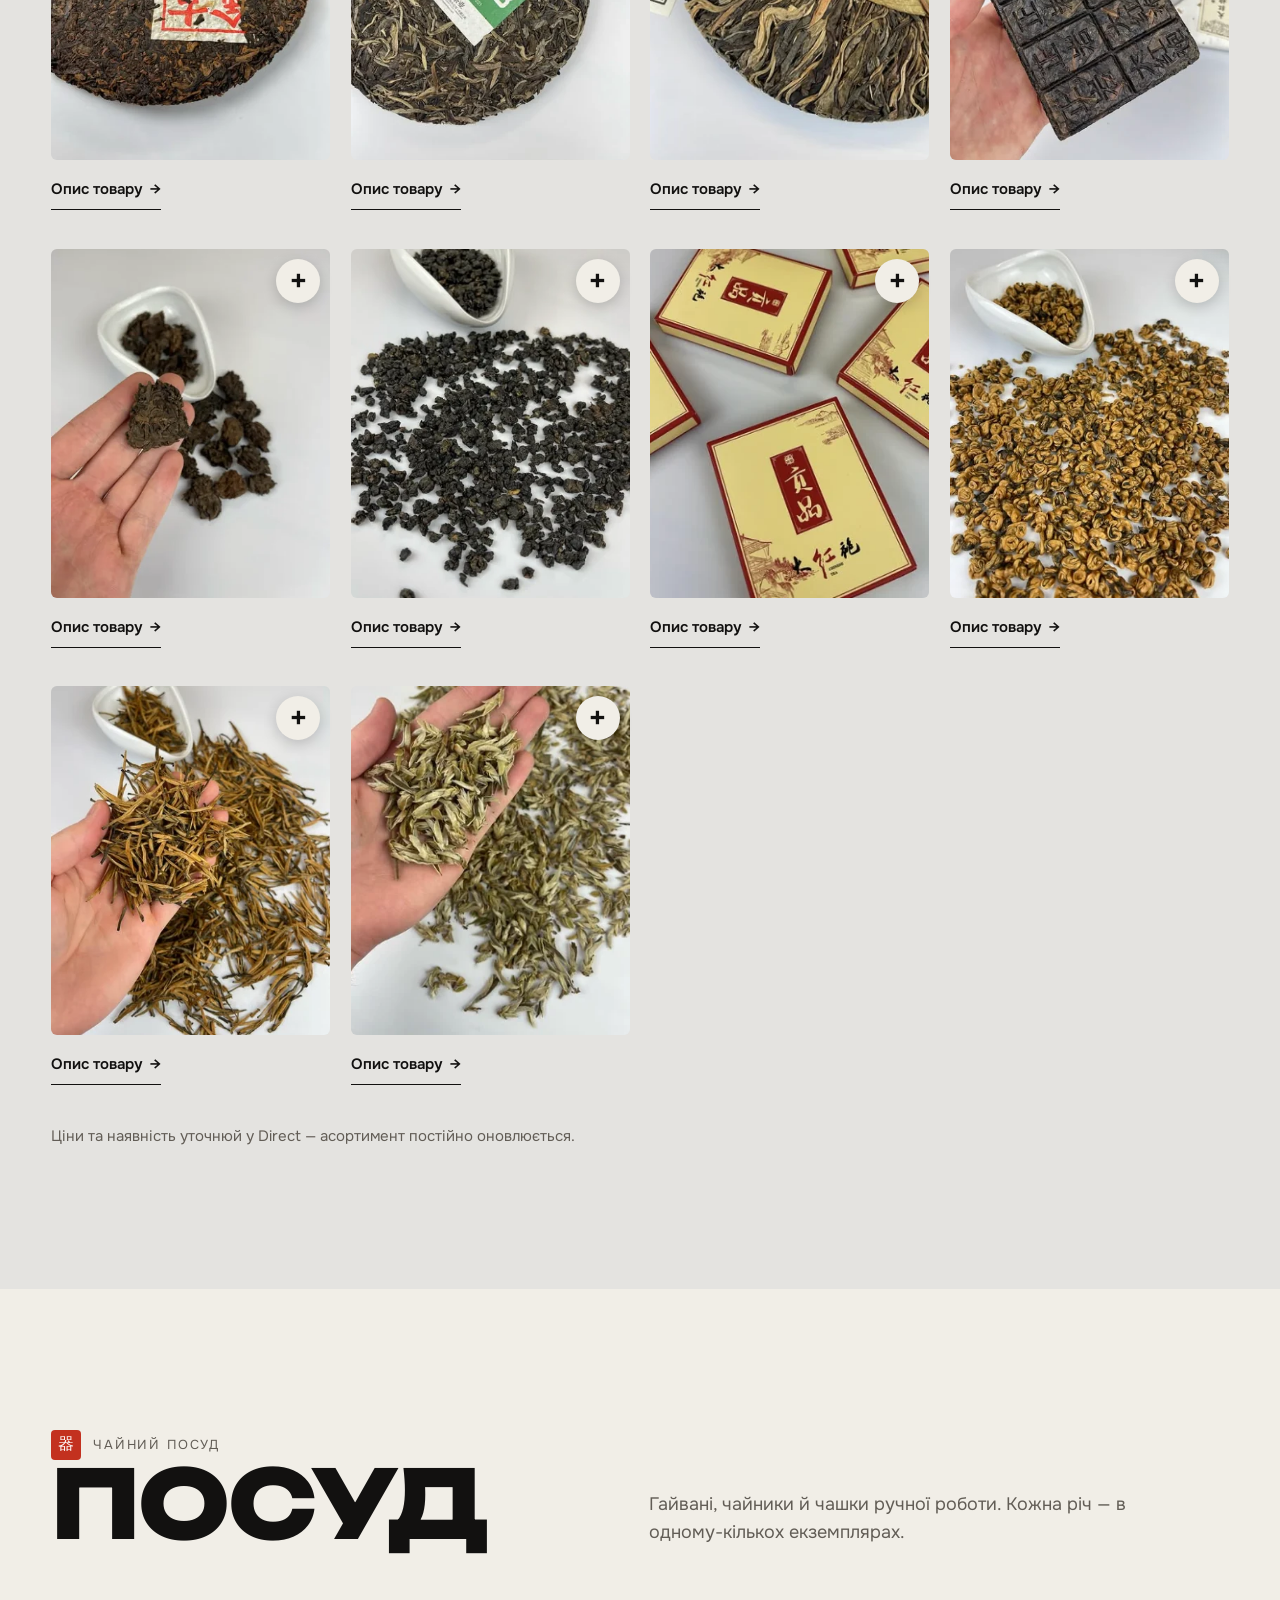
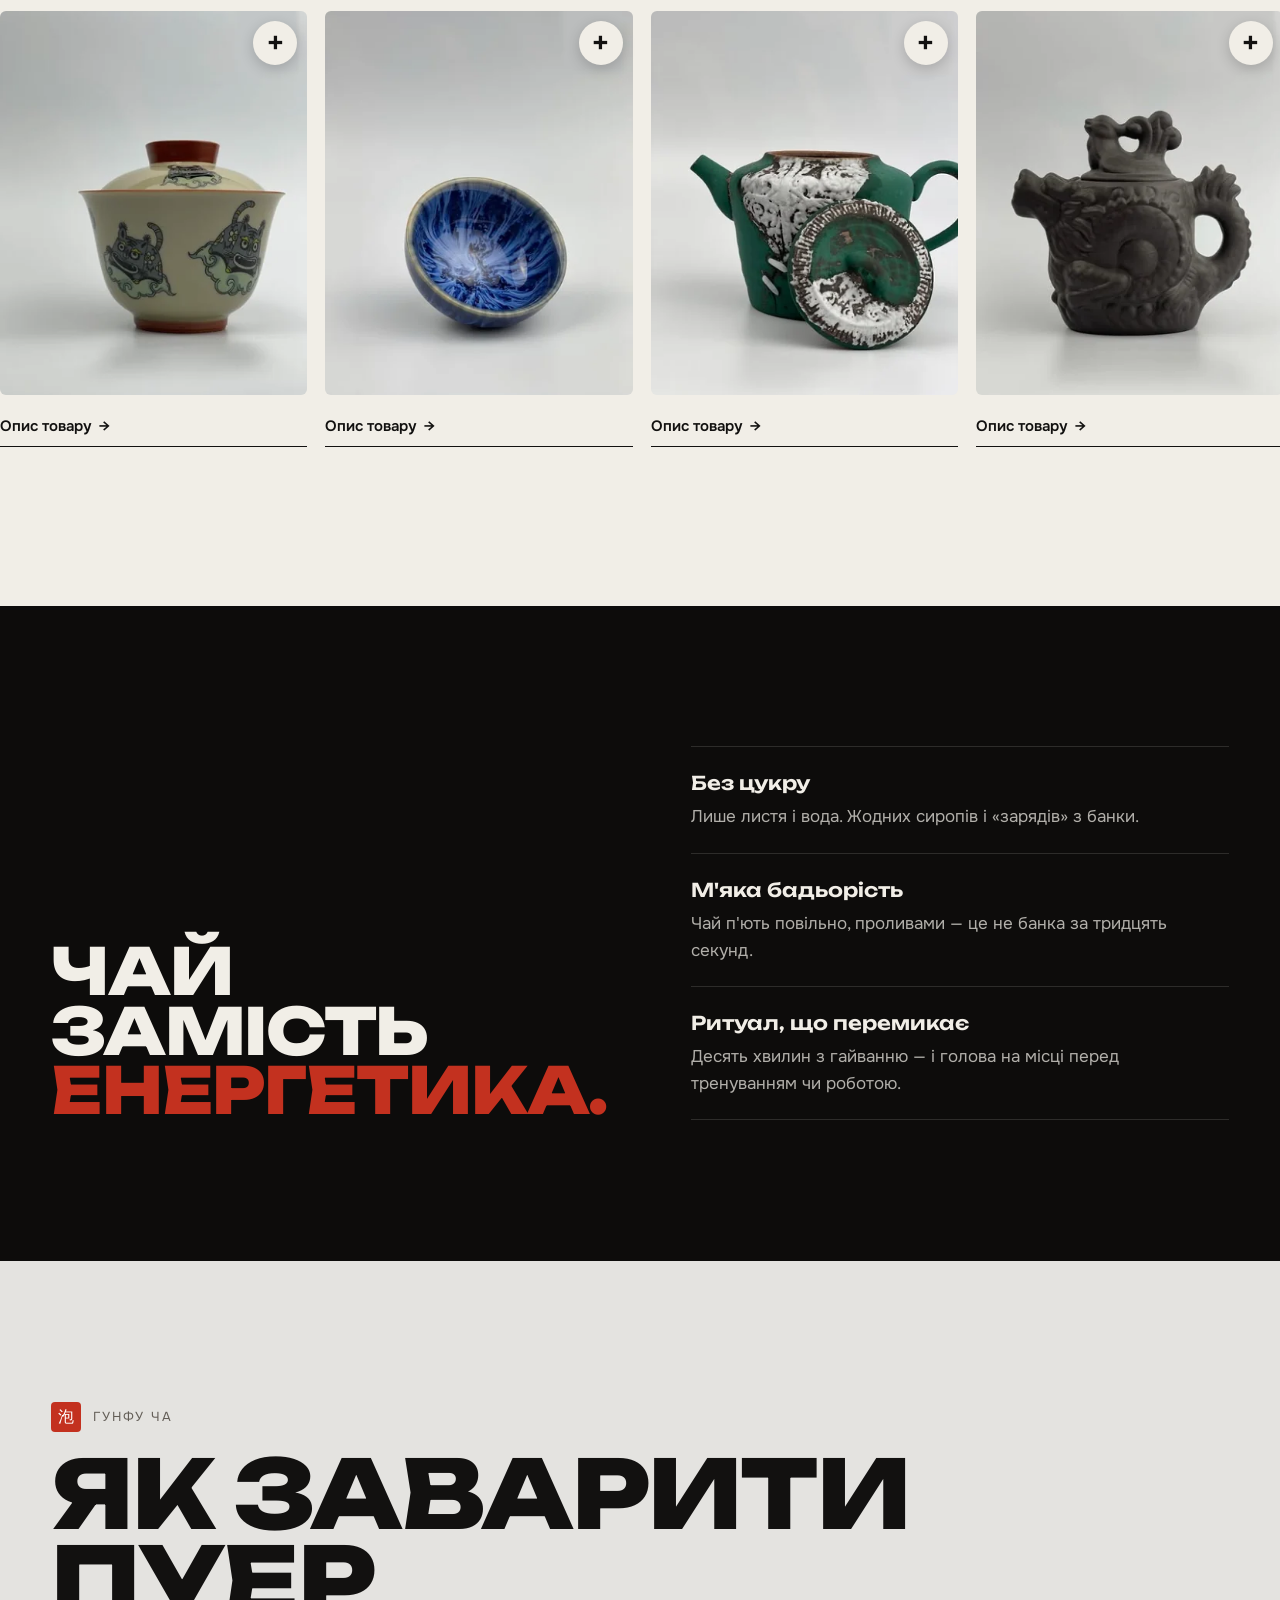
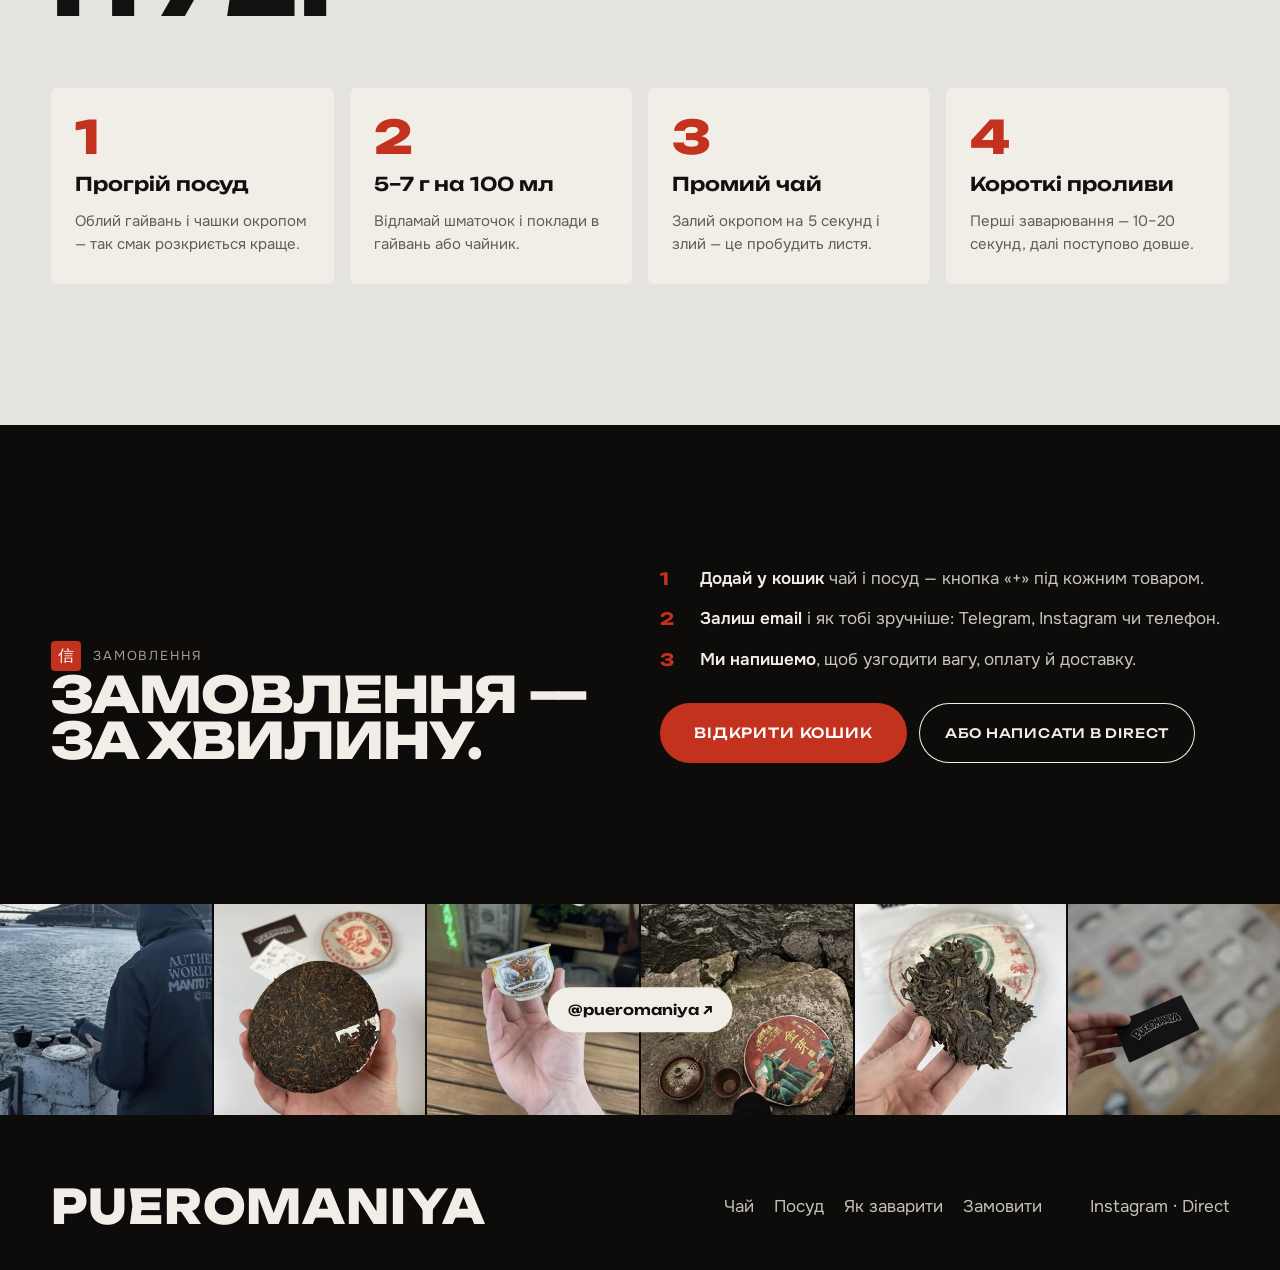
==== commit cc4e55e2: "Demo Pueromaniya: winkelmand met '+' per product en bestelformulier (FormSubmit) Co-Authored-By: Cla" ====
--- a/demos/pueromaniya/index.html
+++ b/demos/pueromaniya/index.html
@@ -11,7 +11,7 @@
   <link rel="icon" href="favicon.svg" type="image/svg+xml">
   <link rel="preload" href="fonts/Unbounded.woff" as="font" type="font/woff" crossorigin>
   <link rel="preload" href="fonts/Onest.woff" as="font" type="font/woff" crossorigin>
-  <link rel="stylesheet" href="css/style.css?v=4">
+  <link rel="stylesheet" href="css/style.css?v=5">
   <script>document.documentElement.classList.add('js');</script>
 </head>
 <body>
@@ -26,6 +26,10 @@
       <a href="#zavaryty">Як заварити</a>
       <a href="#zamovyty">Замовити</a>
     </nav>
+    <button class="cart-btn" type="button" data-cart-open aria-label="Кошик, товарів: 0">
+      <svg viewBox="0 0 24 24" width="22" height="22" aria-hidden="true"><path d="M5 8h14l-1.2 11.1a1 1 0 0 1-1 .9H7.2a1 1 0 0 1-1-.9L5 8Z" fill="none" stroke="currentColor" stroke-width="1.8" stroke-linejoin="round"/><path d="M9 10V7a3 3 0 0 1 6 0v3" fill="none" stroke="currentColor" stroke-width="1.8" stroke-linecap="round"/></svg>
+      <span class="cart-count" data-cart-count hidden>0</span>
+    </button>
     <a class="btn btn-red btn-sm" href="https://ig.me/m/pueromaniya" target="_blank" rel="noopener" data-direct><span class="hide-sm">Написати в&nbsp;</span>Direct</a>
   </header>
 
@@ -57,7 +61,7 @@
         <div class="section-head">
           <p class="kicker dark"><span class="seal" aria-hidden="true">茶</span> Каталог</p>
           <h2 class="h2" id="chai-title">Чай</h2>
-          <p class="lead">Натисни «Опис товару», щоб дізнатися походження і смак чаю. Ціну й наявність підкажемо в Direct.</p>
+          <p class="lead">Натисни «Опис товару», щоб дізнатися походження і смак чаю, а «+» — щоб додати в кошик. Ціну й наявність підкажемо, коли зв’яжемося.</p>
         </div>
 
         <div class="filters" role="tablist" aria-label="Вид чаю" data-filters>
@@ -187,17 +191,17 @@
       <div class="wrap order-grid">
         <div>
           <p class="kicker"><span class="seal" aria-hidden="true">信</span> Замовлення</p>
-          <h2 class="h2 light" id="order-title">Замовлення —<br>у Direct.</h2>
+          <h2 class="h2 light" id="order-title">Замовлення —<br>за хвилину.</h2>
         </div>
         <div>
           <ol class="order-steps">
-            <li><b>Обери чай</b> у каталозі або напиши, який смак тобі подобається.</li>
-            <li><b>Напиши нам у Direct</b> назву чаю, який сподобався.</li>
-            <li><b>Узгодимо</b> вагу, оплату й доставку.</li>
+            <li><b>Додай у кошик</b> чай і посуд — кнопка «+» під кожним товаром.</li>
+            <li><b>Залиш email</b> і як тобі зручніше: Telegram, Instagram чи телефон.</li>
+            <li><b>Ми напишемо</b>, щоб узгодити вагу, оплату й доставку.</li>
           </ol>
           <div class="order-actions">
-            <a class="btn btn-red btn-lg" href="https://ig.me/m/pueromaniya" target="_blank" rel="noopener">Написати в Direct</a>
-            <a class="btn btn-ghost" href="https://www.instagram.com/pueromaniya/" target="_blank" rel="noopener">Instagram @pueromaniya</a>
+            <button class="btn btn-red btn-lg" type="button" data-cart-open>Відкрити кошик</button>
+            <a class="btn btn-ghost" href="https://ig.me/m/pueromaniya" target="_blank" rel="noopener">Або написати в Direct</a>
           </div>
         </div>
       </div>
@@ -243,14 +247,65 @@
         <ul class="sheet-props" data-sheet-props></ul>
         <h3 class="sheet-h" data-sheet-brew-h>Як заварювати</h3>
         <p class="sheet-brew" data-sheet-brew></p>
+        <button class="btn btn-red sheet-add" type="button" data-sheet-add>+ Додати в кошик</button>
       </div>
     </div>
   </dialog>
 
+  <!-- Кошик + форма замовлення -->
+  <dialog class="cart" data-cart aria-labelledby="cart-title">
+    <div class="cart-inner">
+      <div class="cart-head">
+        <h2 class="cart-title" id="cart-title">Кошик</h2>
+        <button class="sheet-close cart-close" type="button" data-cart-close aria-label="Закрити">×</button>
+      </div>
+
+      <div class="cart-scroll">
+        <p class="cart-empty" data-cart-empty>Кошик порожній. Натисни «+» під товаром, щоб додати його сюди.</p>
+        <ul class="cart-list" data-cart-list></ul>
+
+        <form class="cart-form" data-cart-form novalidate>
+          <h3 class="sheet-h">Твої контакти</h3>
+          <label class="field">
+            <span>Email</span>
+            <input type="email" name="email" autocomplete="email" inputmode="email" placeholder="you@example.com" required>
+          </label>
+          <fieldset class="field">
+            <legend>Як з тобою зв’язатися?</legend>
+            <div class="seg" role="radiogroup">
+              <label><input type="radio" name="via" value="Telegram" checked><span>Telegram</span></label>
+              <label><input type="radio" name="via" value="Instagram"><span>Instagram</span></label>
+              <label><input type="radio" name="via" value="Телефон"><span>Телефон</span></label>
+            </div>
+          </fieldset>
+          <label class="field">
+            <span data-handle-label>Твій Telegram</span>
+            <input type="text" name="handle" autocomplete="off" placeholder="@нікнейм" required data-handle>
+          </label>
+          <label class="field">
+            <span>Коментар <small>(необов’язково)</small></span>
+            <textarea name="comment" rows="2" placeholder="Наприклад: скільки грамів, місто доставки"></textarea>
+          </label>
+          <input type="text" name="_honey" tabindex="-1" autocomplete="off" class="hp" aria-hidden="true">
+          <p class="form-error" role="alert" data-form-error hidden></p>
+          <button class="btn btn-red btn-lg cart-submit" type="submit" data-cart-submit>Надіслати замовлення</button>
+          <p class="cart-note">Оплати на сайті немає: ми напишемо тобі, щоб узгодити ціну, вагу й доставку.</p>
+        </form>
+
+        <div class="cart-done" data-cart-done hidden>
+          <p class="cart-done-mark" aria-hidden="true">✓</p>
+          <h3 class="cart-title">Замовлення надіслано</h3>
+          <p data-done-text>Ми зв’яжемося з тобою найближчим часом.</p>
+          <button class="btn btn-ghost" type="button" data-cart-close>Закрити</button>
+        </div>
+      </div>
+    </div>
+  </dialog>
+
   <div class="toast" role="status" aria-live="polite" data-toast></div>
 
   <script src="js/products.js?v=2" defer></script>
-  <script src="js/main.js?v=2" defer></script>
+  <script src="js/main.js?v=3" defer></script>
   <script type="module" src="js/tea3d.js"></script>
 </body>
 </html>
--- a/demos/pueromaniya/css/style.css
+++ b/demos/pueromaniya/css/style.css
@@ -341,3 +341,99 @@
   .energy-title { font-size: min(116px, calc((100cqi - 48px) * 0.057)); }
   #order-title { font-size: min(112px, calc((100cqi - 40px) * 0.044)); }
 }
+
+/* ================= Кошик ================= */
+.cart-btn { position: relative; display: grid; place-items: center; width: 44px; height: 44px; margin-left: auto; border-radius: 50%; color: inherit; transition: background-color .2s; }
+.cart-btn:hover { background: rgba(127, 127, 127, .16); }
+.header .cart-btn + .btn { margin-left: 4px; }
+.nav ~ .cart-btn { margin-left: auto; }
+.cart-count { position: absolute; top: 2px; right: 0; min-width: 19px; height: 19px; padding: 0 5px; border-radius: 999px; background: var(--cinnabar); color: #fff; font: 700 11px/19px var(--body); text-align: center; }
+.cart-count[hidden] { display: none; }
+.cart-btn.bump { animation: bump .45s var(--ease); }
+@keyframes bump { 30% { transform: scale(1.18); } }
+
+/* «+» на товарі */
+.card, .ware { position: relative; }
+.add-btn {
+  position: absolute; right: 10px; top: 10px; z-index: 2;
+  display: inline-flex; align-items: center; justify-content: center; gap: 4px;
+  min-width: 44px; height: 44px; padding: 0 12px; border-radius: 999px;
+  background: var(--paper); color: var(--ink); box-shadow: 0 4px 14px rgba(0, 0, 0, .18);
+  font-family: var(--display); font-weight: 600; transition: background-color .2s, color .2s, transform .3s var(--ease);
+}
+.add-plus { font-size: 24px; line-height: 1; margin-top: -2px; }
+.add-n { font-size: 14px; }
+.add-n:empty { display: none; }
+.add-btn:hover { transform: scale(1.06); }
+.add-btn:active { transform: scale(.94); }
+.add-btn.is-in { background: var(--cinnabar); color: #fff; }
+
+.sheet-add { justify-self: start; margin-top: 10px; }
+@media (max-width: 700px) { .sheet-add { justify-self: stretch; } }
+
+/* Вікно кошика: праворуч на ноутбуці, шторка знизу на телефоні */
+.cart {
+  position: fixed; inset: 0 0 0 auto; margin: 0; width: min(460px, 100%); max-width: none; height: 100%; max-height: none;
+  padding: 0; border: 0; background: var(--paper); color: var(--ink); overscroll-behavior: contain;
+}
+.cart::backdrop { background: rgba(13, 12, 11, .6); }
+.cart[open] { animation: cartIn .38s var(--ease); }
+.cart.is-closing { animation: cartOut .22s ease forwards; }
+@keyframes cartIn { from { transform: translateX(100%); } }
+@keyframes cartOut { to { transform: translateX(100%); } }
+.cart-inner { display: flex; flex-direction: column; height: 100%; }
+.cart-head { display: flex; align-items: center; justify-content: space-between; padding: 18px 20px 14px 24px; border-bottom: 1px solid var(--line); flex: none; }
+.cart-title { font-family: var(--display); font-weight: 700; font-size: 24px; line-height: 1.1; }
+.cart-close { position: static; }
+.cart-scroll { overflow-y: auto; padding: 8px 24px calc(28px + env(safe-area-inset-bottom)); flex: 1; }
+.cart-empty { padding: 28px 0; color: var(--muted); }
+.cart-empty[hidden] { display: none; }
+.cart-list { display: grid; }
+.cart-item { display: grid; grid-template-columns: 56px minmax(0, 1fr) auto auto; gap: 12px; align-items: center; padding: 14px 0; border-bottom: 1px solid var(--line); }
+.cart-item img { width: 56px; height: 70px; object-fit: cover; border-radius: 4px; background: #D8D7D3; }
+.cart-item .card-type { font-size: 10px; }
+.ci-name { font-weight: 600; font-size: 15px; line-height: 1.3; }
+.qty { display: flex; align-items: center; border-radius: 999px; box-shadow: inset 0 0 0 1px var(--line); }
+.qty button { width: 34px; height: 36px; font-size: 18px; border-radius: 999px; }
+.qty button:hover { color: var(--cinnabar); }
+.qty output { min-width: 18px; text-align: center; font-weight: 600; font-size: 15px; }
+.ci-del { width: 32px; height: 36px; font-size: 22px; color: var(--muted); }
+.ci-del:hover { color: var(--cinnabar); }
+
+.cart-form { display: grid; gap: 14px; margin-top: 18px; }
+.cart-form[hidden], .cart-done[hidden] { display: none; }
+.field { display: grid; gap: 6px; border: 0; margin: 0; padding: 0; min-width: 0; }
+.field > span, .field legend { font-size: 14px; font-weight: 600; padding: 0; }
+.field small { font-weight: 400; color: var(--muted); }
+.field input, .field textarea {
+  width: 100%; min-height: 50px; padding: 12px 14px; border-radius: 8px; border: 1px solid var(--line);
+  background: #fff; color: var(--ink); font: inherit; font-size: 16px; resize: vertical;
+}
+.field input:focus, .field textarea:focus { outline: 2px solid var(--ink); outline-offset: 1px; border-color: transparent; }
+.seg { display: grid; grid-template-columns: repeat(3, 1fr); gap: 6px; margin-top: 6px; }
+.seg label { position: relative; }
+.seg input { position: absolute; opacity: 0; inset: 0; margin: 0; cursor: pointer; }
+.seg span { display: grid; place-items: center; min-height: 46px; border-radius: 8px; box-shadow: inset 0 0 0 1px var(--line); font-size: 14px; font-weight: 600; transition: background-color .2s, color .2s; }
+.seg input:checked + span { background: var(--ink); color: var(--paper); box-shadow: none; }
+.seg input:focus-visible + span { outline: 2px solid var(--cinnabar); outline-offset: 2px; }
+.hp { position: absolute; left: -9999px; width: 1px; height: 1px; opacity: 0; }
+.form-error { color: var(--cinnabar); font-size: 15px; font-weight: 600; }
+.form-error[hidden] { display: none; }
+.cart-submit { width: 100%; }
+.cart-submit:disabled { opacity: .6; cursor: progress; }
+.cart-note { font-size: 13px; color: var(--muted); }
+.cart-done { display: grid; gap: 12px; justify-items: start; padding: 40px 0; }
+.cart-done-mark { display: grid; place-items: center; width: 56px; height: 56px; border-radius: 50%; background: var(--cinnabar); color: #fff; font-size: 26px; }
+
+@media (max-width: 700px) {
+  .cart { inset: auto 0 0 0; width: 100%; height: auto; max-height: 92vh; max-height: 92dvh; border-radius: 16px 16px 0 0; }
+  .cart-inner { height: auto; max-height: inherit; }
+  .cart[open] { animation: sheetUp .38s var(--ease); }
+  .cart.is-closing { animation: sheetDown .22s ease forwards; }
+  .cart-head { padding: 14px 16px 12px 20px; }
+  .cart-scroll { padding-inline: 20px; }
+  .add-btn { right: 8px; top: 8px; }
+  .cart-btn { width: 42px; height: 42px; }
+}
+@media (prefers-reduced-motion: reduce) { .cart[open], .cart.is-closing { animation: none; } }
+.cart-scroll { min-height: 0; }
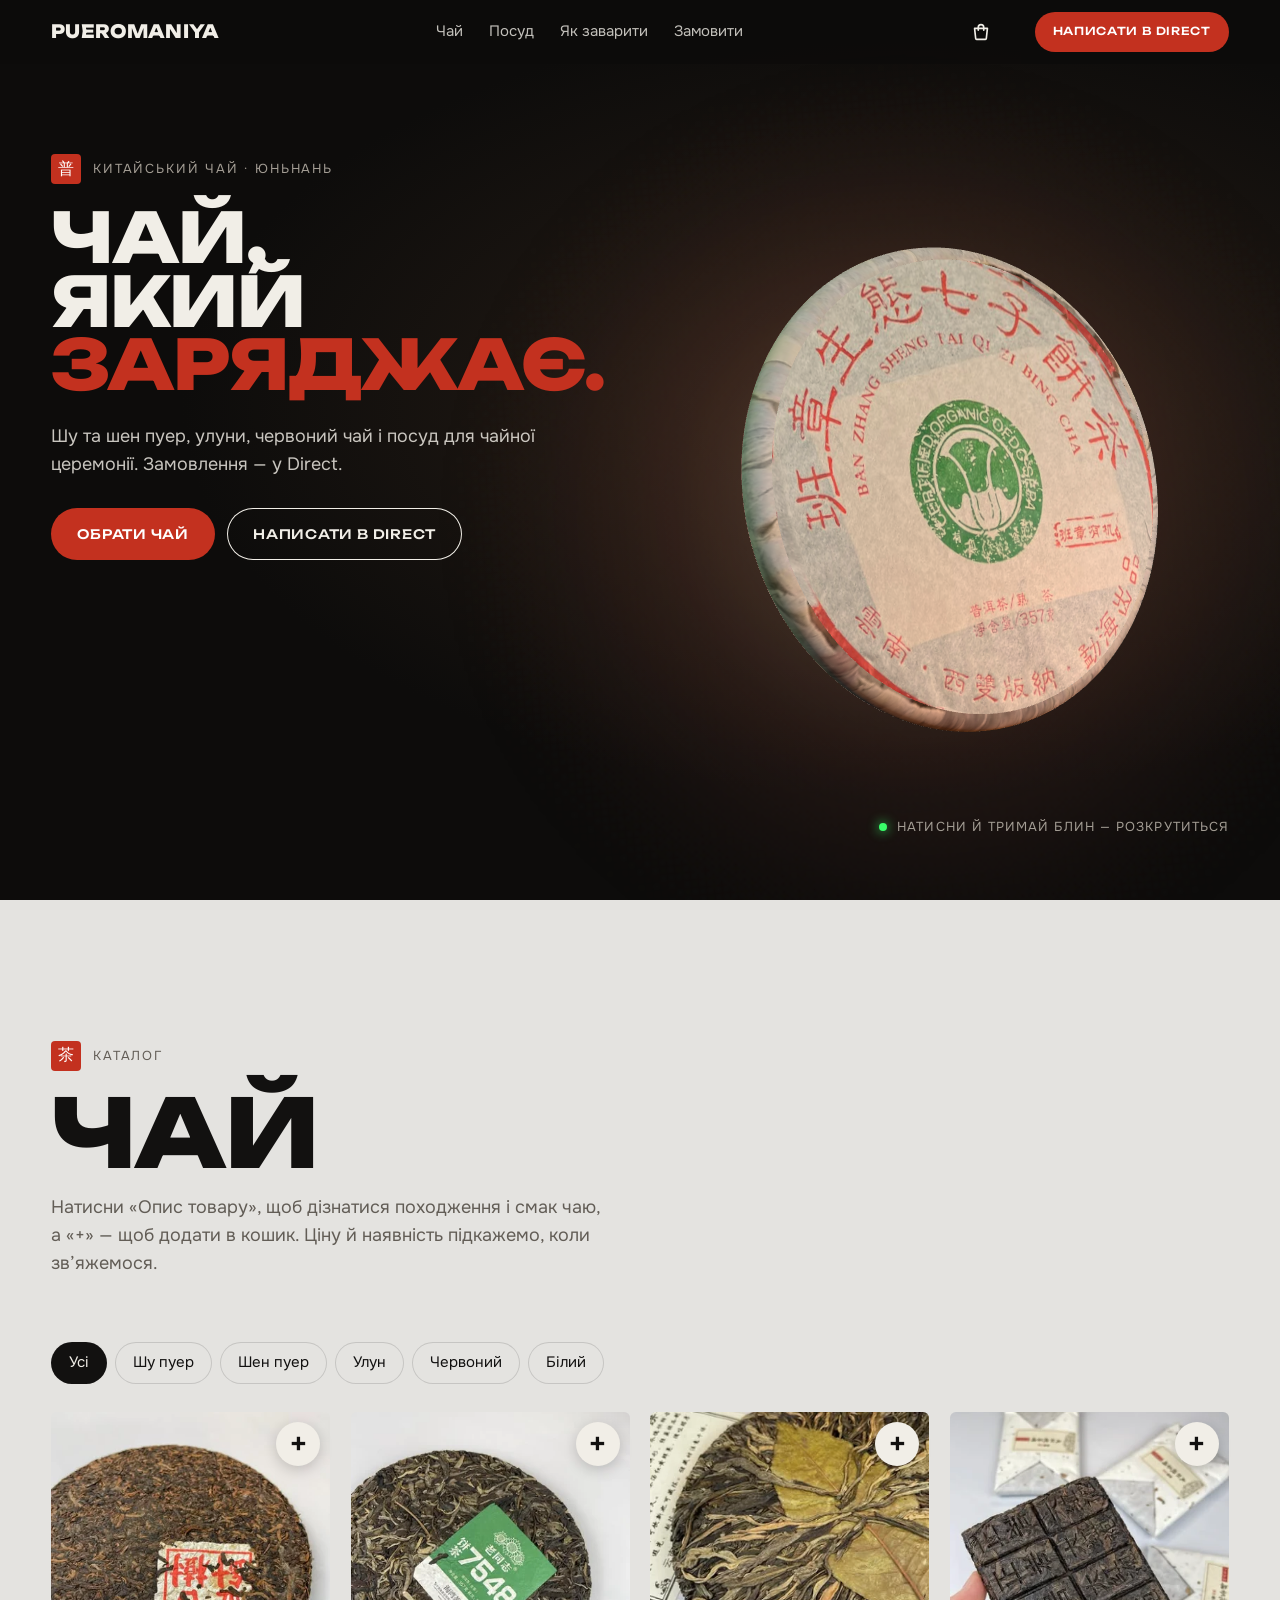
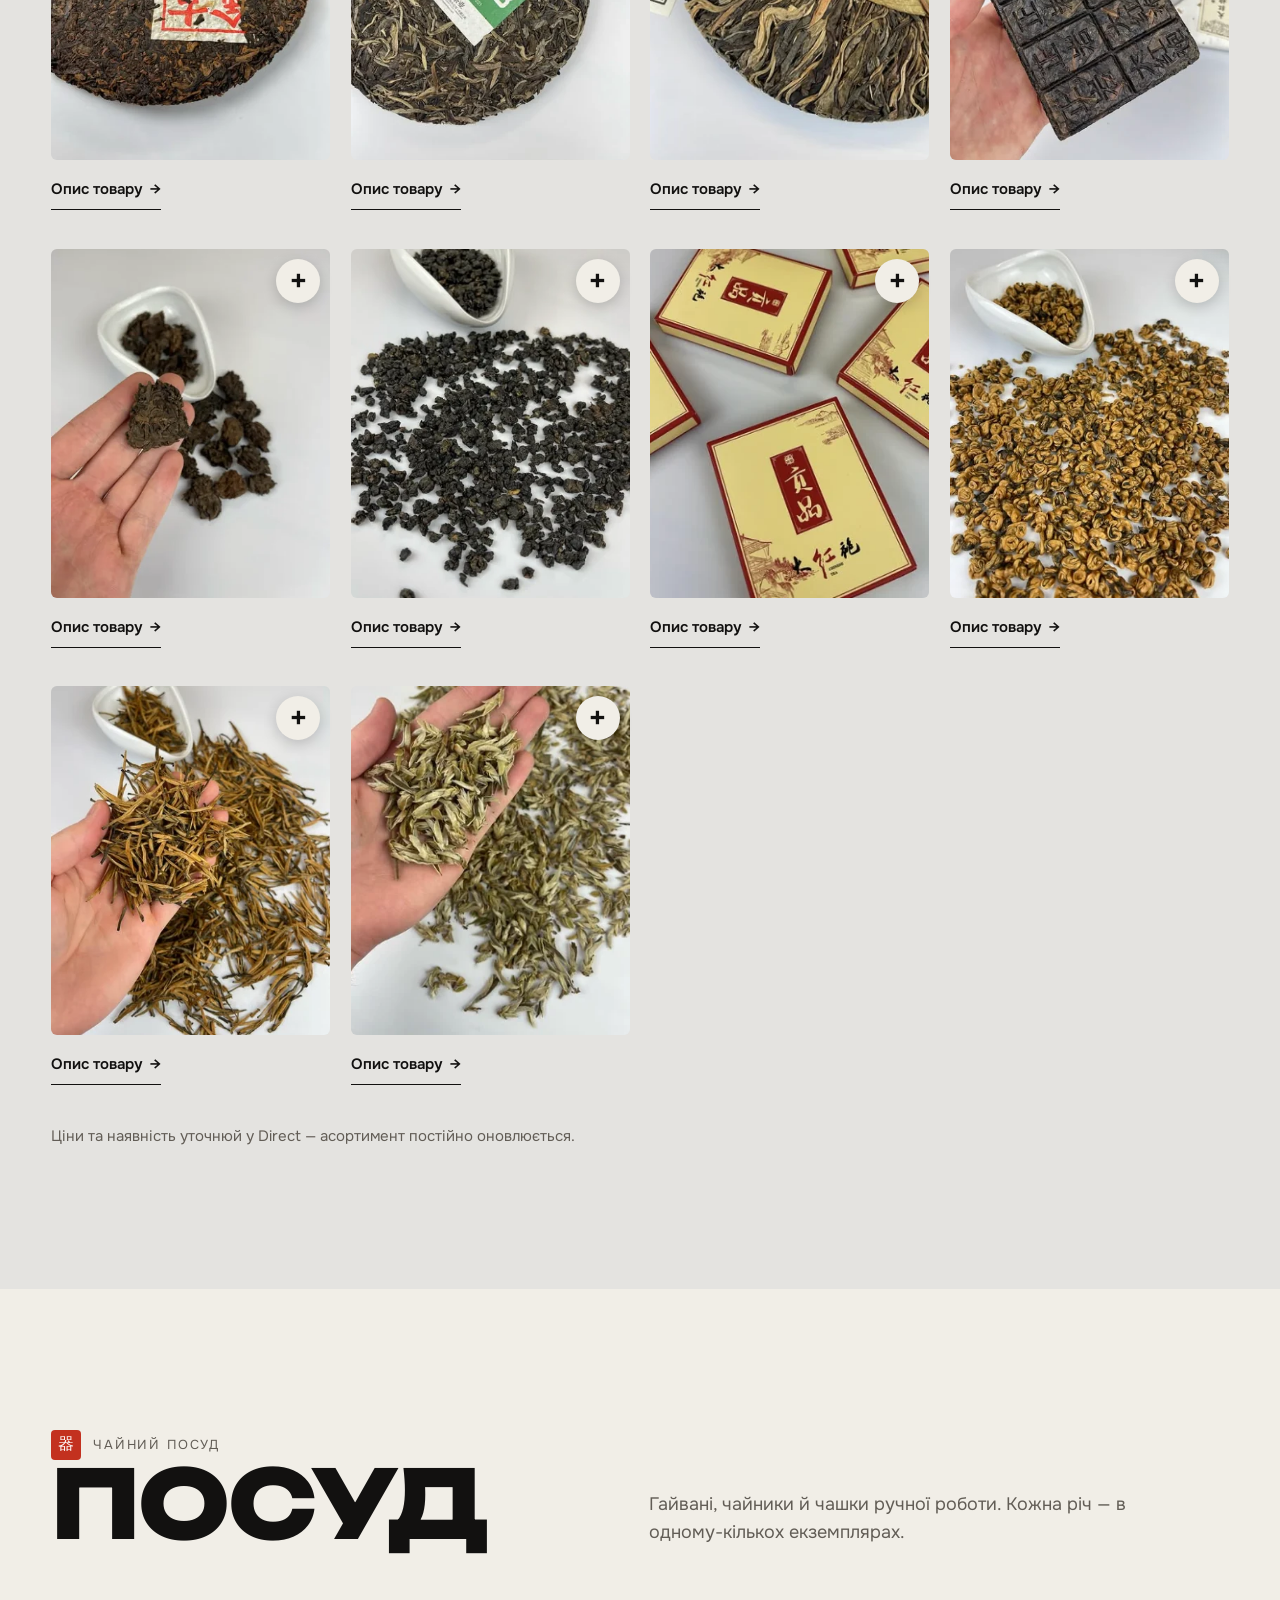
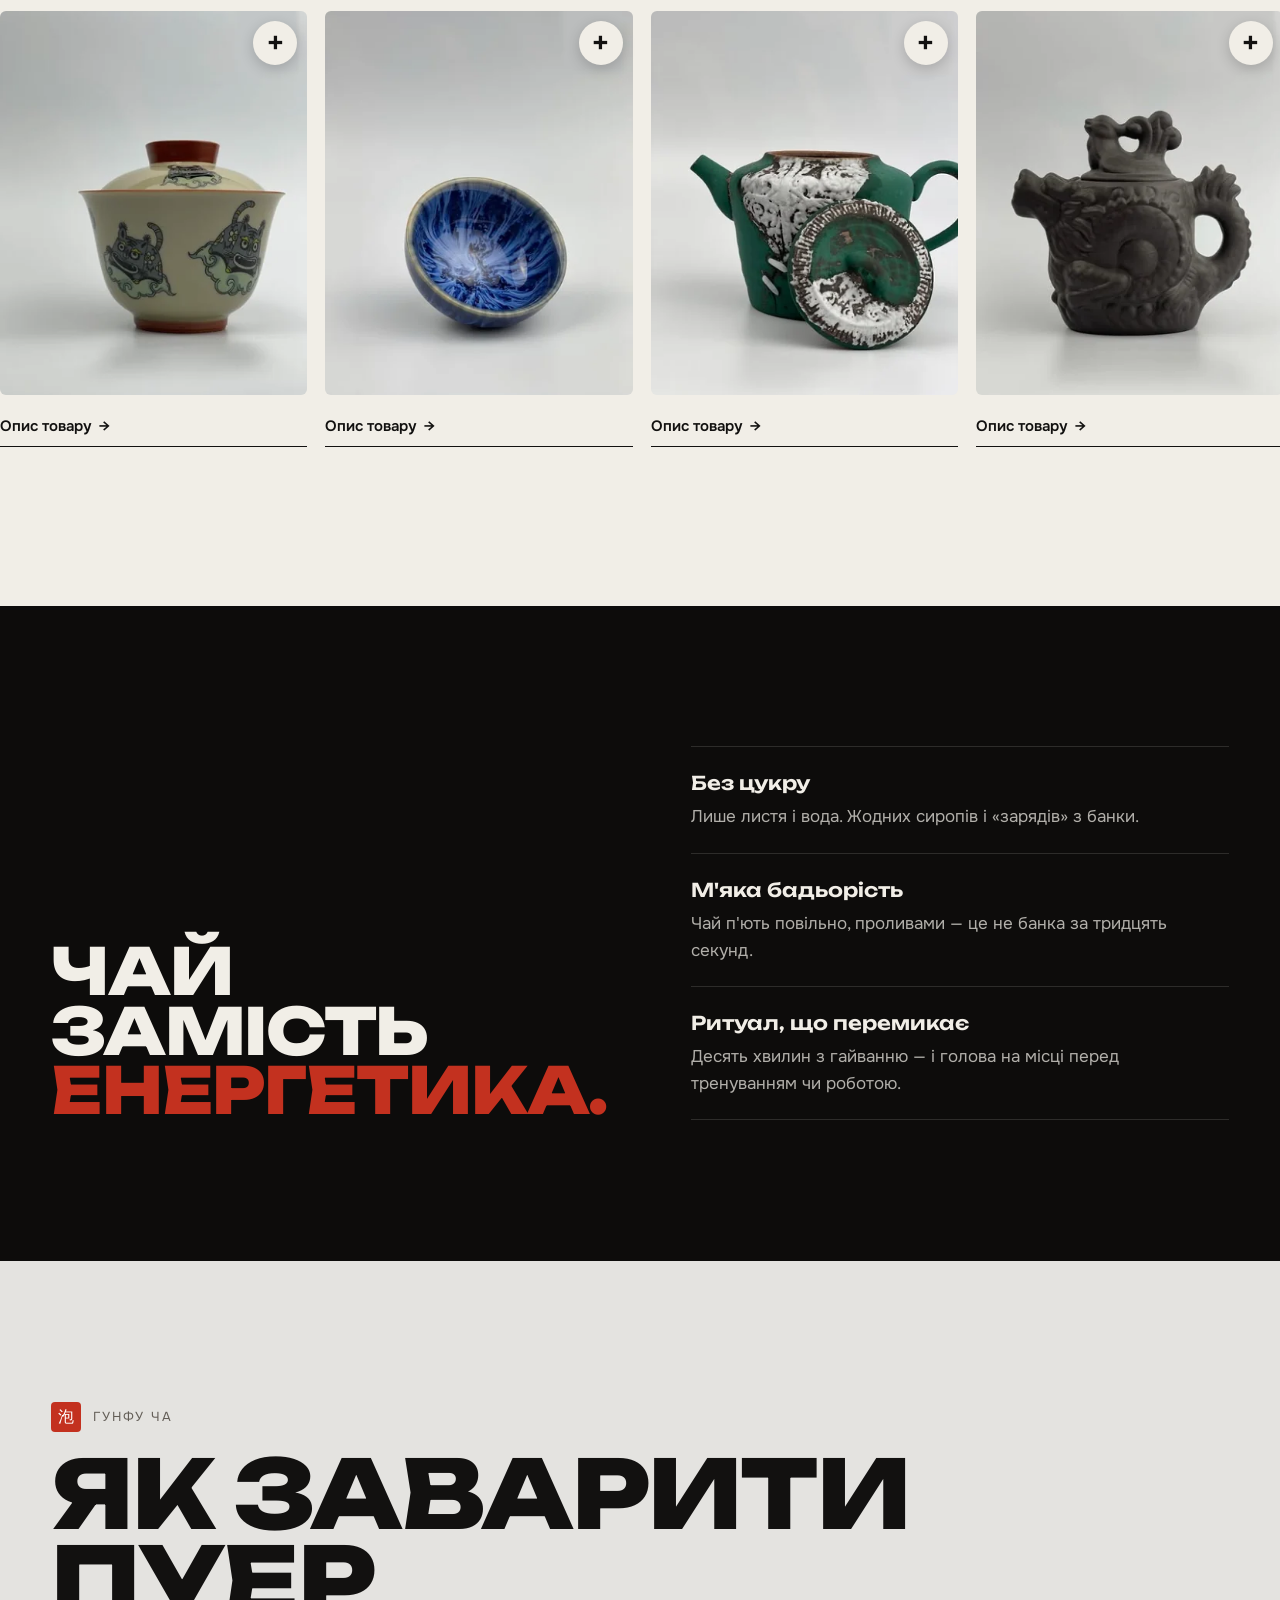
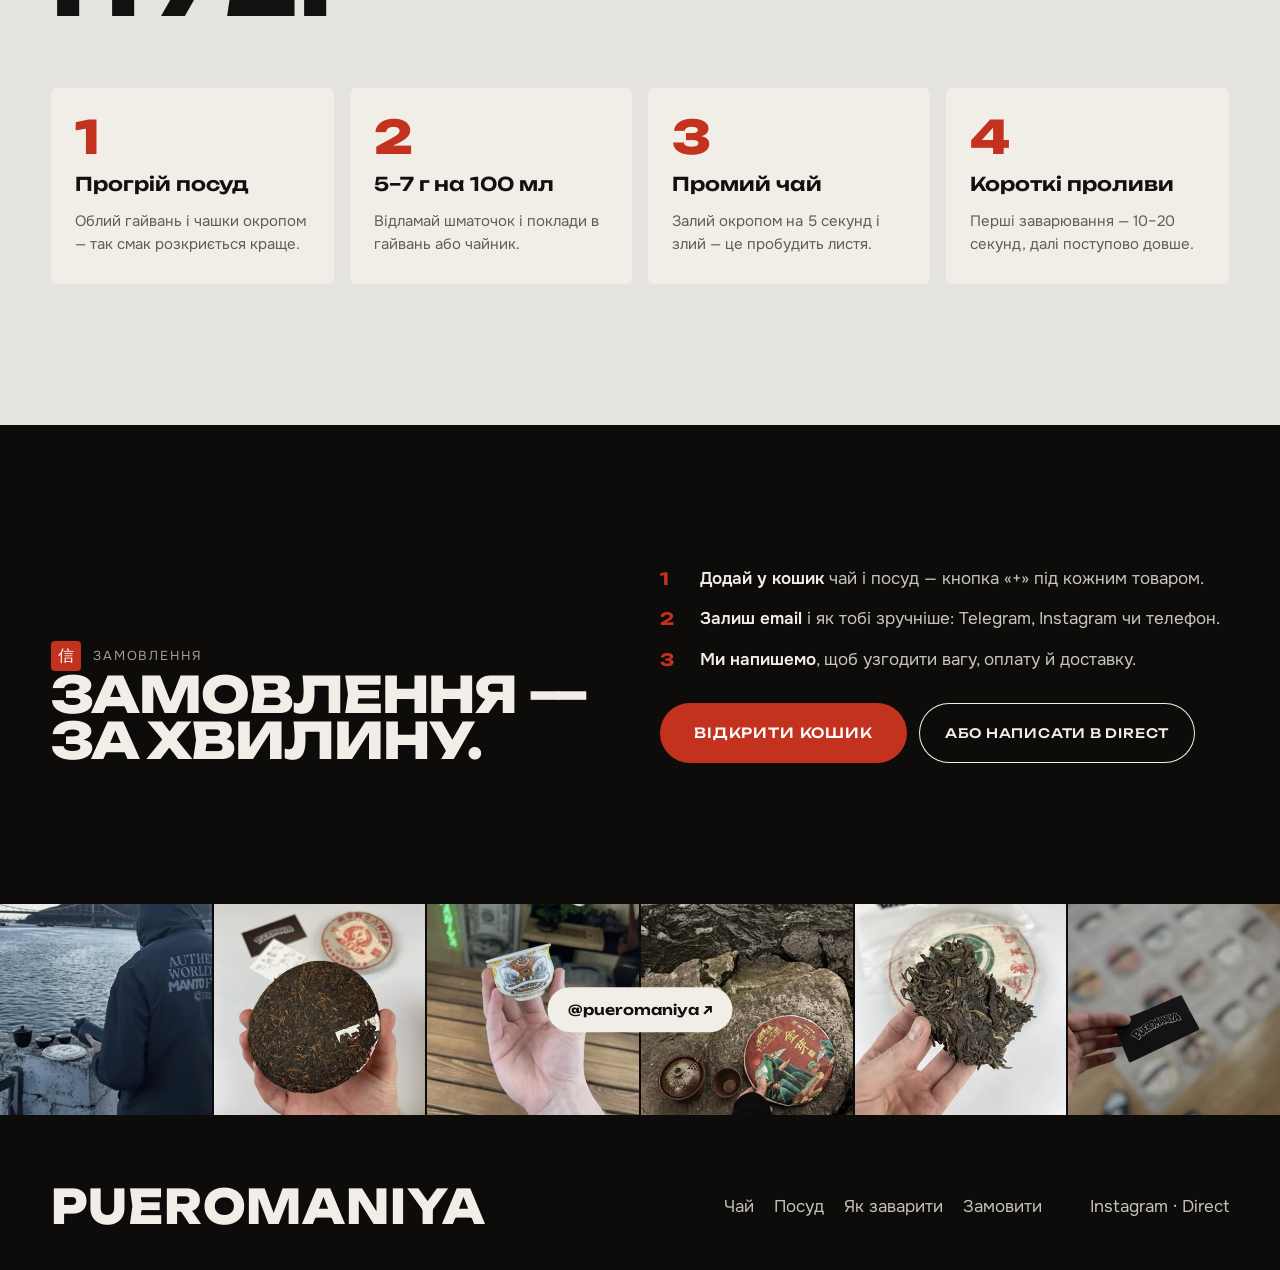
==== commit 1f2a68f7: "Demo Pueromaniya: voorkant van de theekoek rechtgezet (zegel in het midden, tekst symmetrisch) Co-Au" ====
--- a/demos/pueromaniya/index.html
+++ b/demos/pueromaniya/index.html
@@ -39,7 +39,7 @@
     <section class="scrolly hero" aria-label="Pueromaniya — китайський чай">
       <div class="scrolly-sticky">
         <canvas class="tea3d" data-tea3d aria-label="3D-блин пуеру: натисни й тримай, щоб розкрутити" role="img"></canvas>
-        <img class="tea3d-fallback" src="img/cake-front.webp" alt="Блин шу пуеру в обгортці, 357 г" width="1024" height="1024">
+        <img class="tea3d-fallback" src="img/cake-front.webp?v=2" alt="Блин шу пуеру в обгортці, 357 г" width="1024" height="1024">
 
         <div class="stage stage-hero is-on">
           <p class="kicker"><span class="seal" aria-hidden="true">普</span> Китайський чай · Юньнань</p>
@@ -306,6 +306,6 @@
 
   <script src="js/products.js?v=2" defer></script>
   <script src="js/main.js?v=3" defer></script>
-  <script type="module" src="js/tea3d.js"></script>
+  <script type="module" src="js/tea3d.js?v=2"></script>
 </body>
 </html>
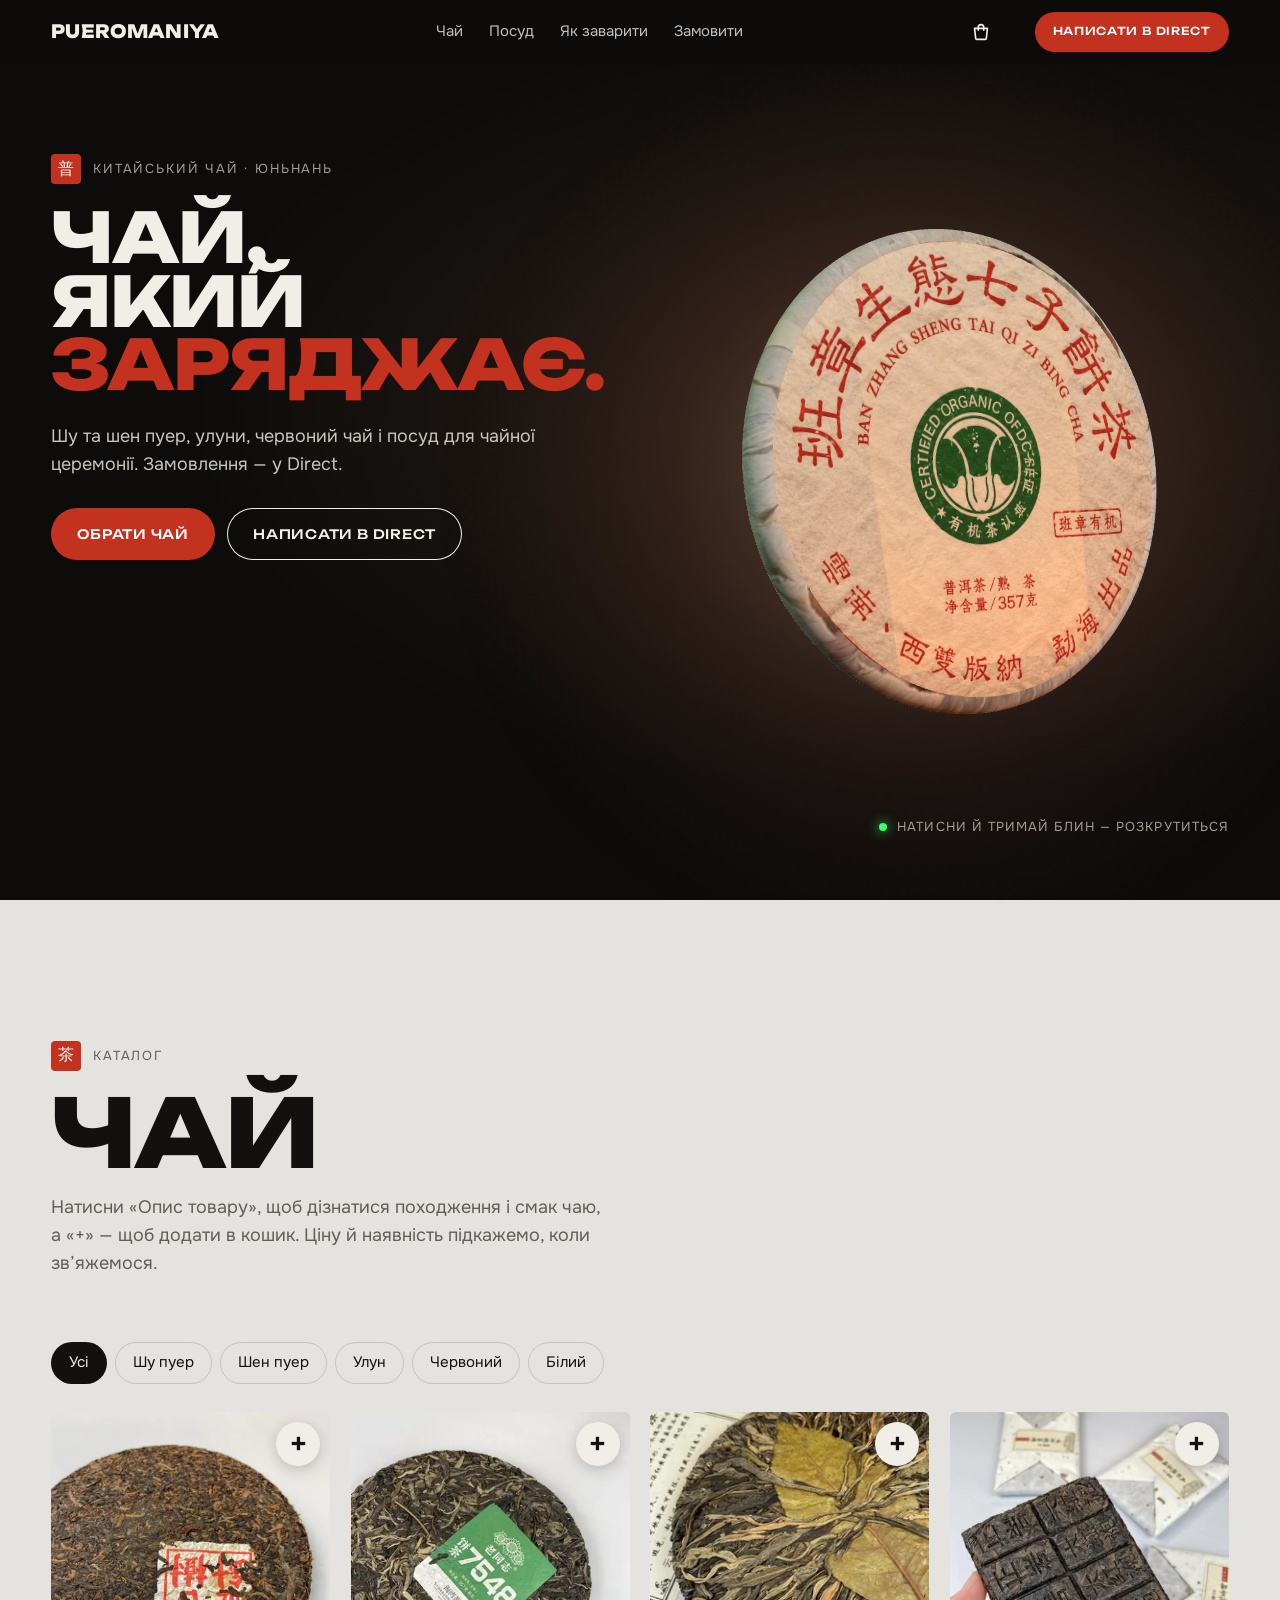
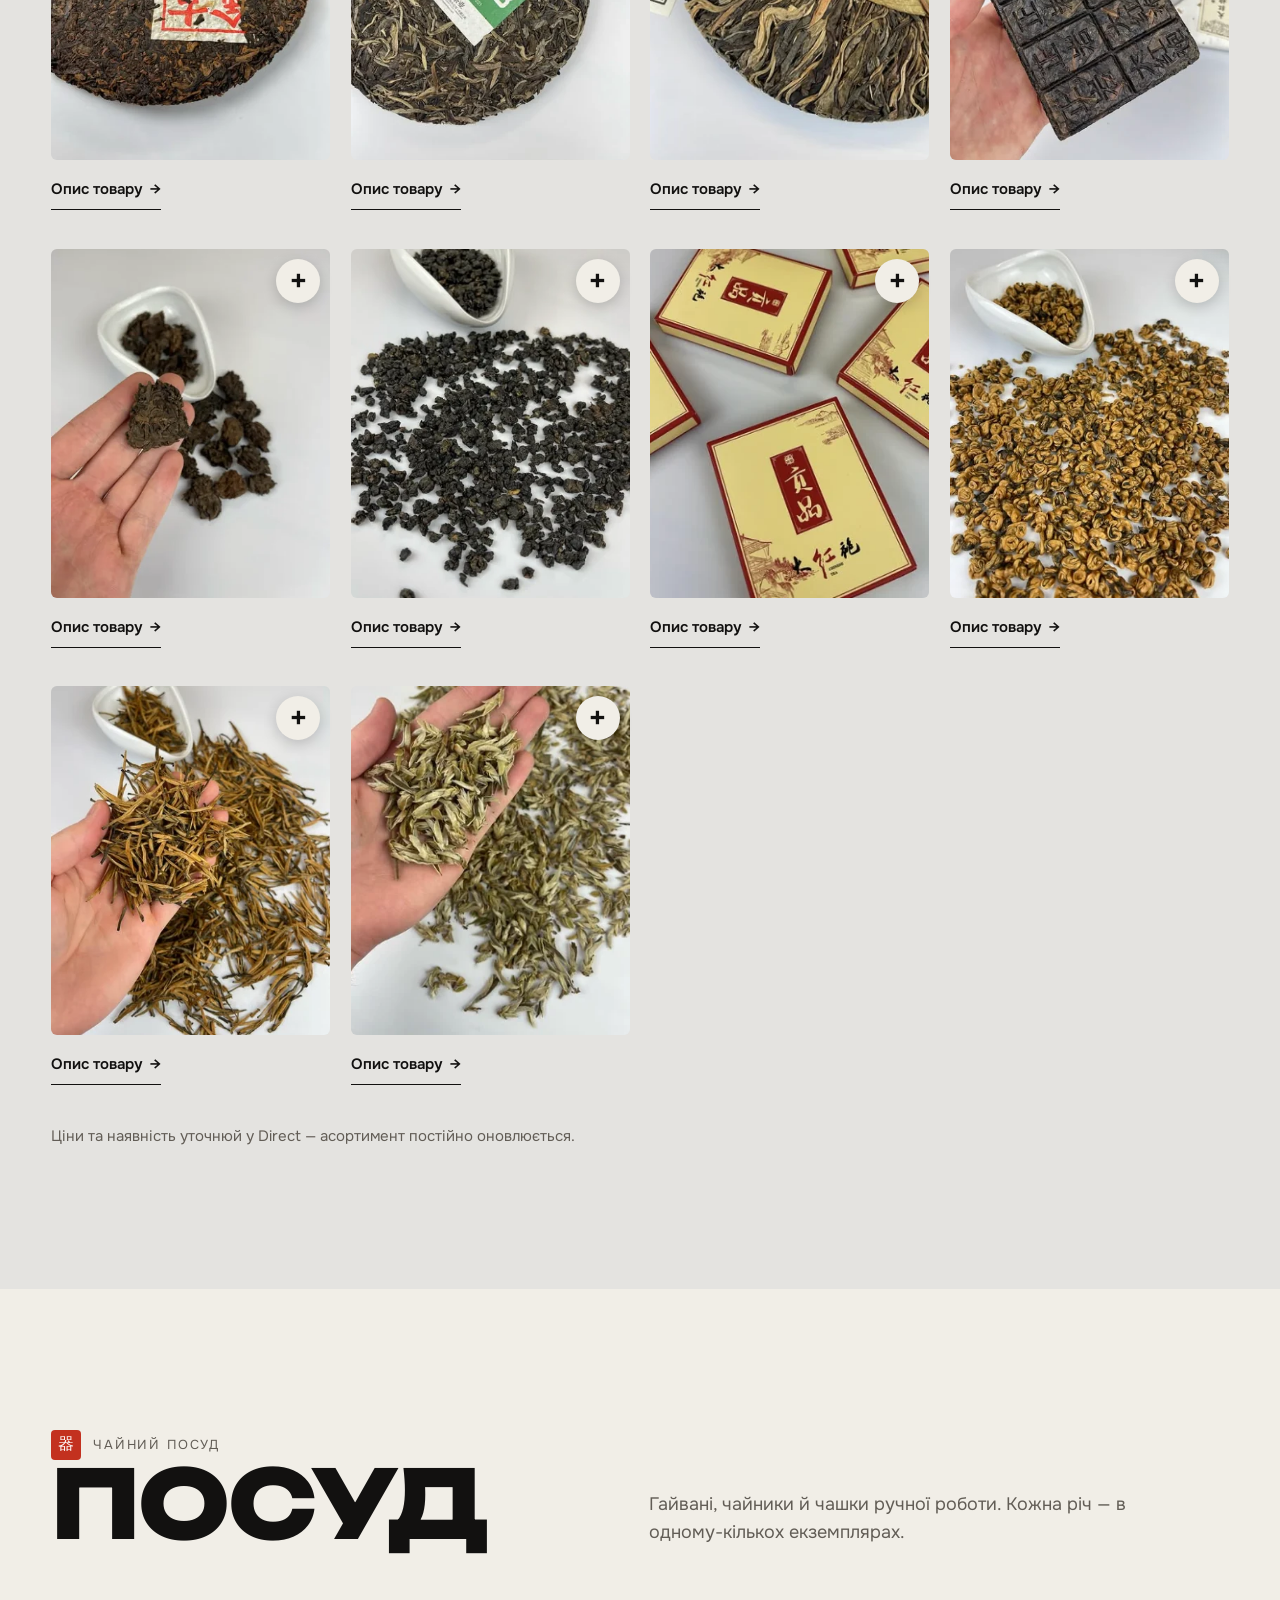
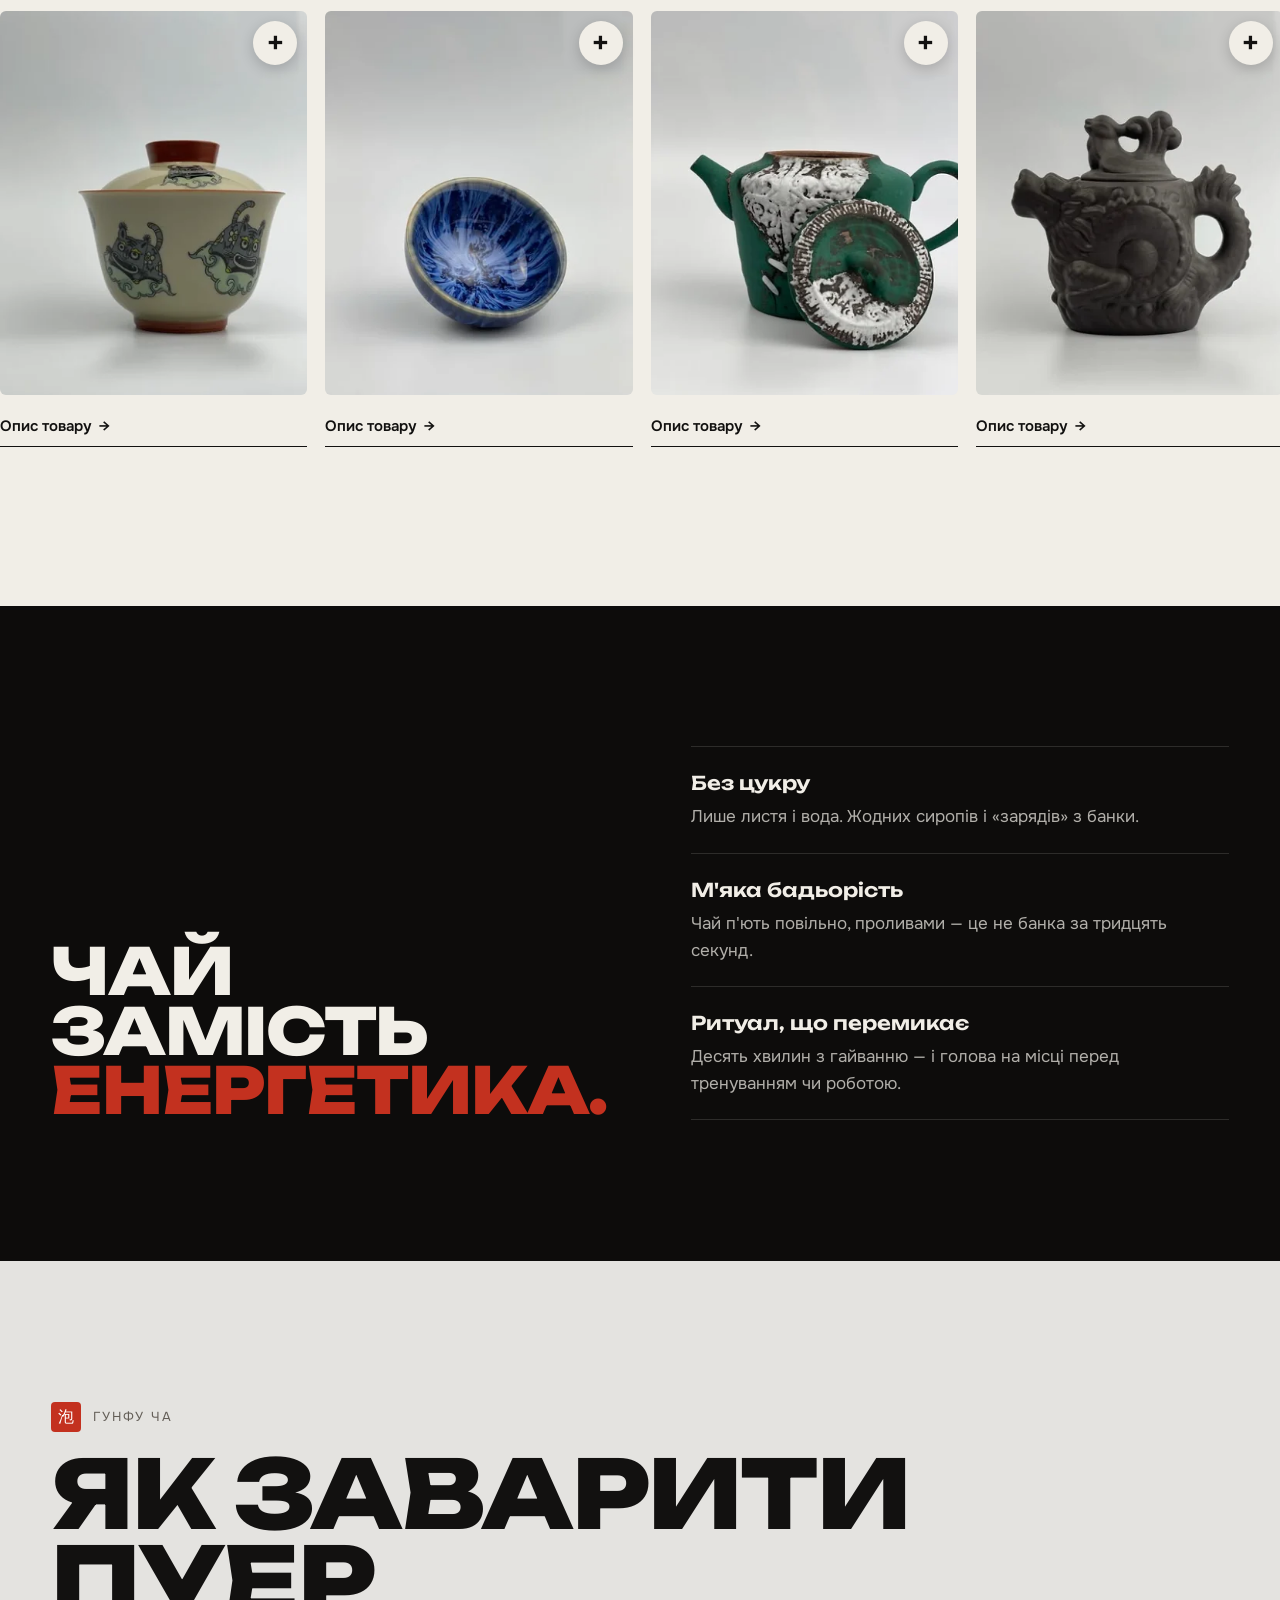
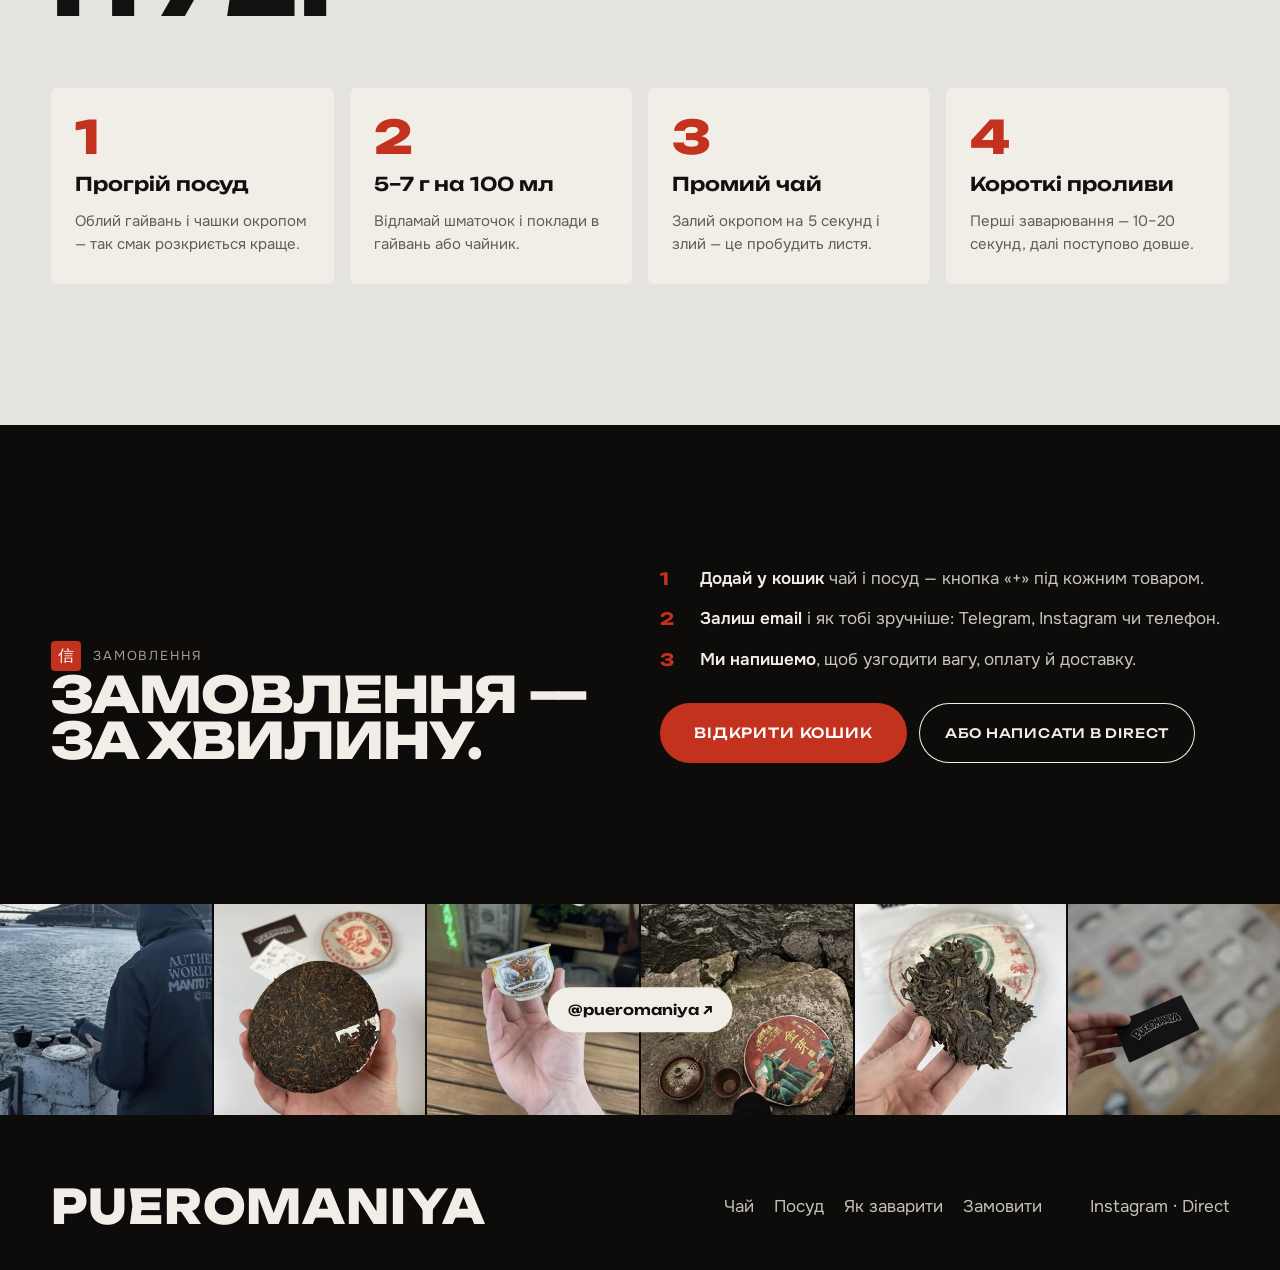
==== commit a0c638f7: "Demo Pueromaniya: schone voorkant van de theekoek (referentiefoto klant) Co-Authored-By: Claude Opus" ====
--- a/demos/pueromaniya/index.html
+++ b/demos/pueromaniya/index.html
@@ -39,7 +39,7 @@
     <section class="scrolly hero" aria-label="Pueromaniya — китайський чай">
       <div class="scrolly-sticky">
         <canvas class="tea3d" data-tea3d aria-label="3D-блин пуеру: натисни й тримай, щоб розкрутити" role="img"></canvas>
-        <img class="tea3d-fallback" src="img/cake-front.webp?v=2" alt="Блин шу пуеру в обгортці, 357 г" width="1024" height="1024">
+        <img class="tea3d-fallback" src="img/cake-front.webp?v=3" alt="Блин шу пуеру в обгортці, 357 г" width="1024" height="1024">
 
         <div class="stage stage-hero is-on">
           <p class="kicker"><span class="seal" aria-hidden="true">普</span> Китайський чай · Юньнань</p>
@@ -306,6 +306,6 @@
 
   <script src="js/products.js?v=2" defer></script>
   <script src="js/main.js?v=3" defer></script>
-  <script type="module" src="js/tea3d.js?v=2"></script>
+  <script type="module" src="js/tea3d.js?v=3"></script>
 </body>
 </html>
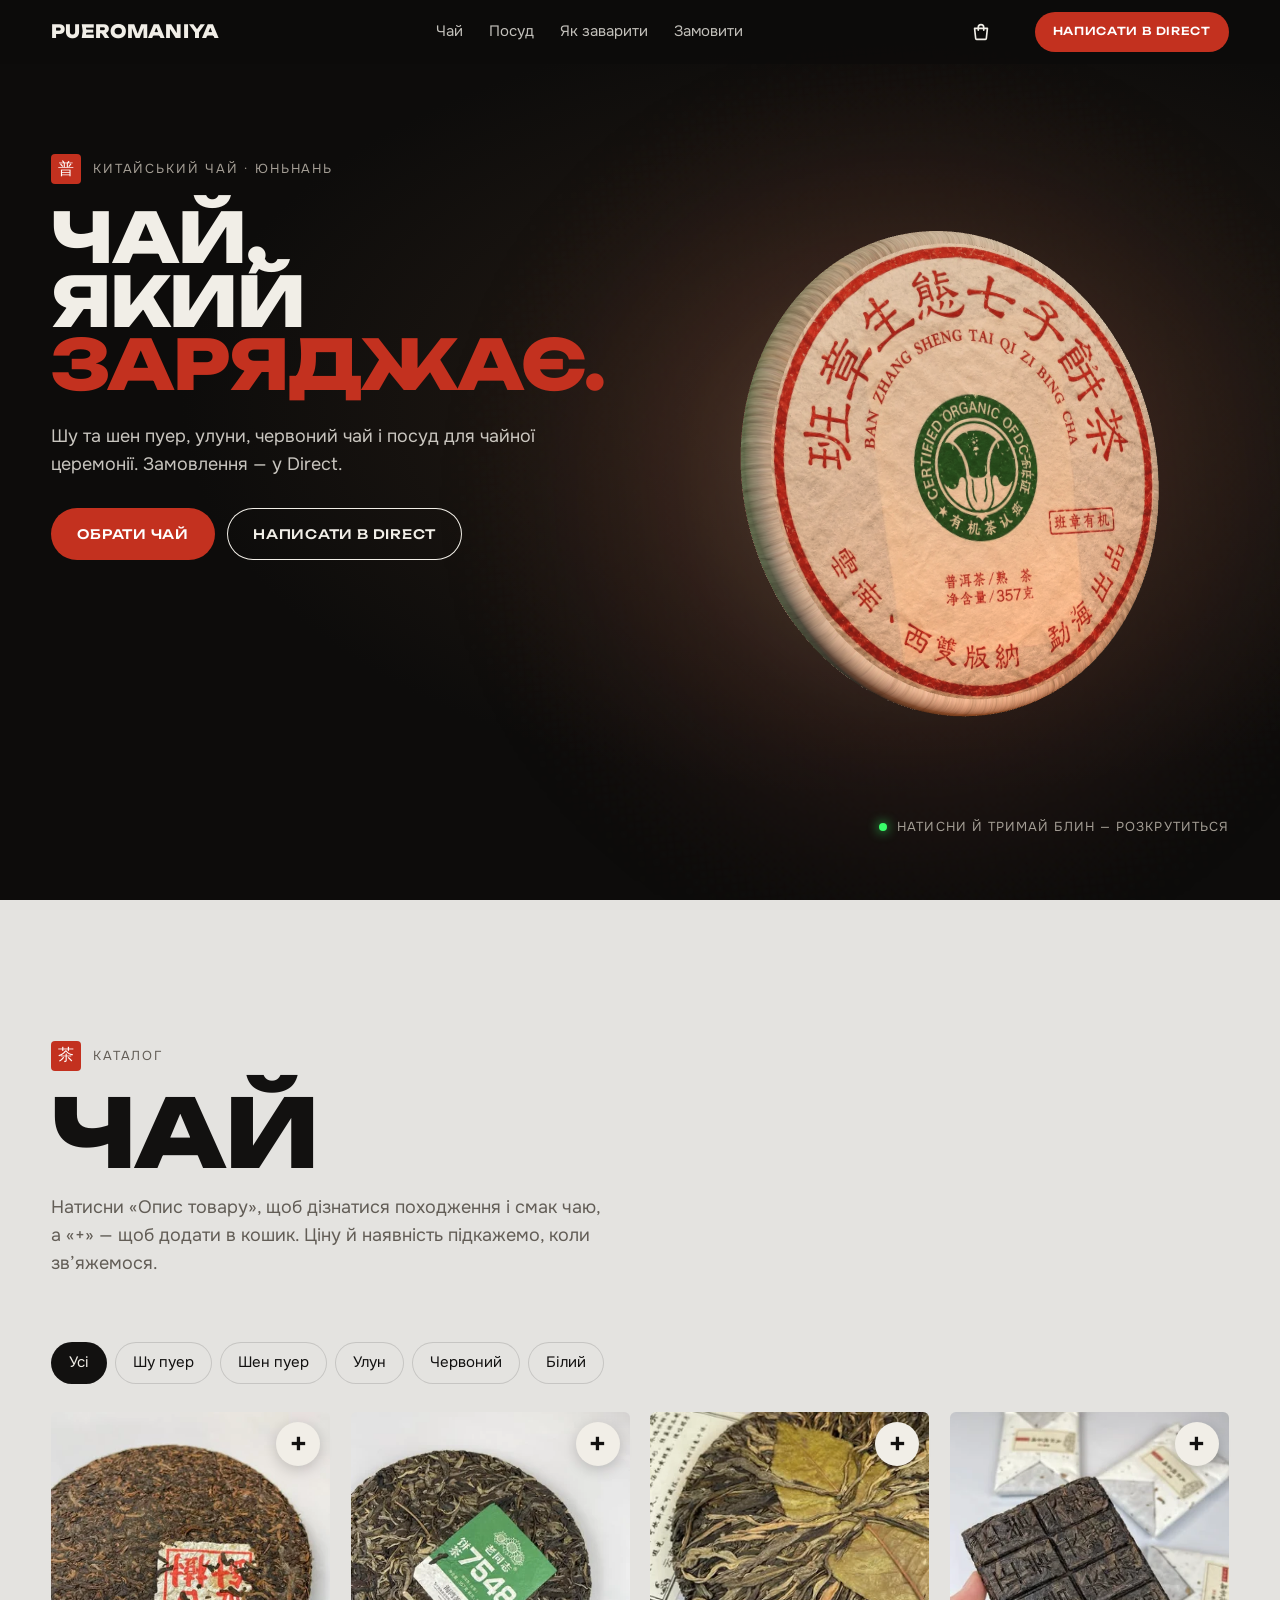
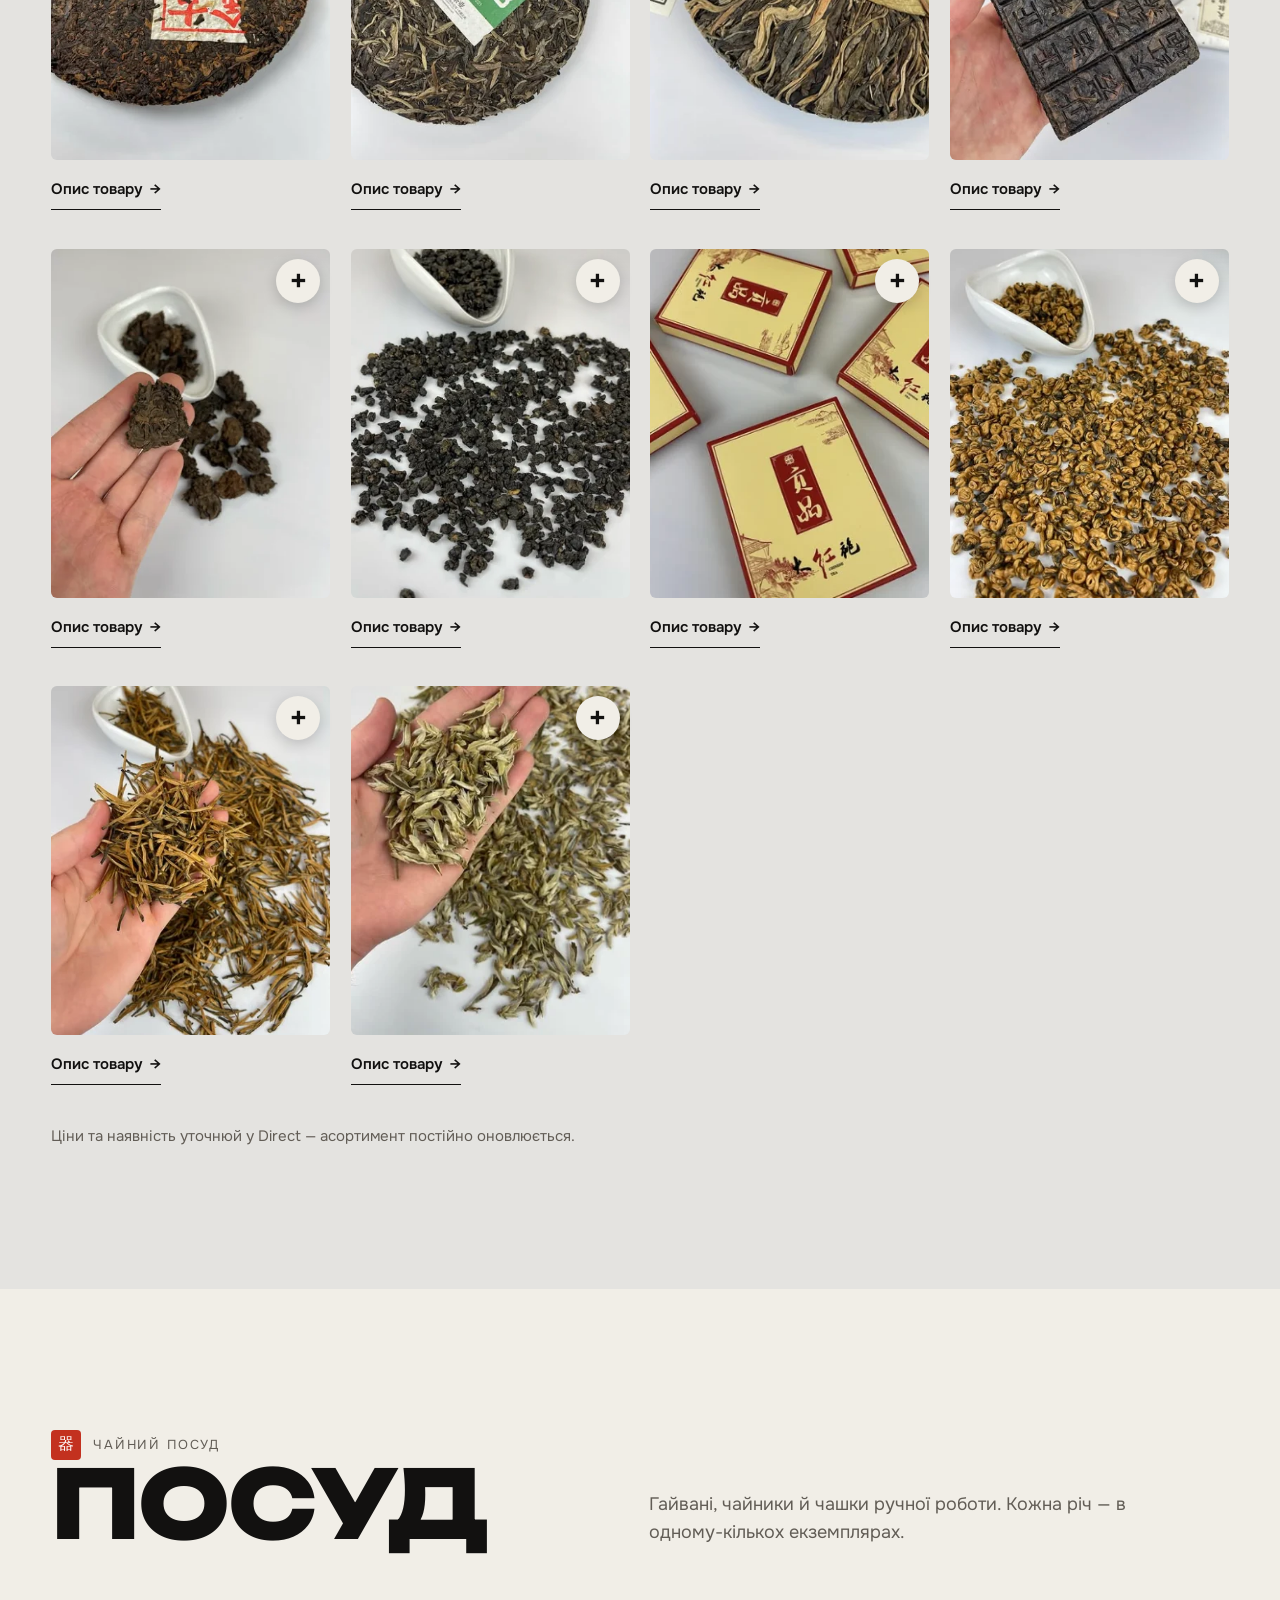
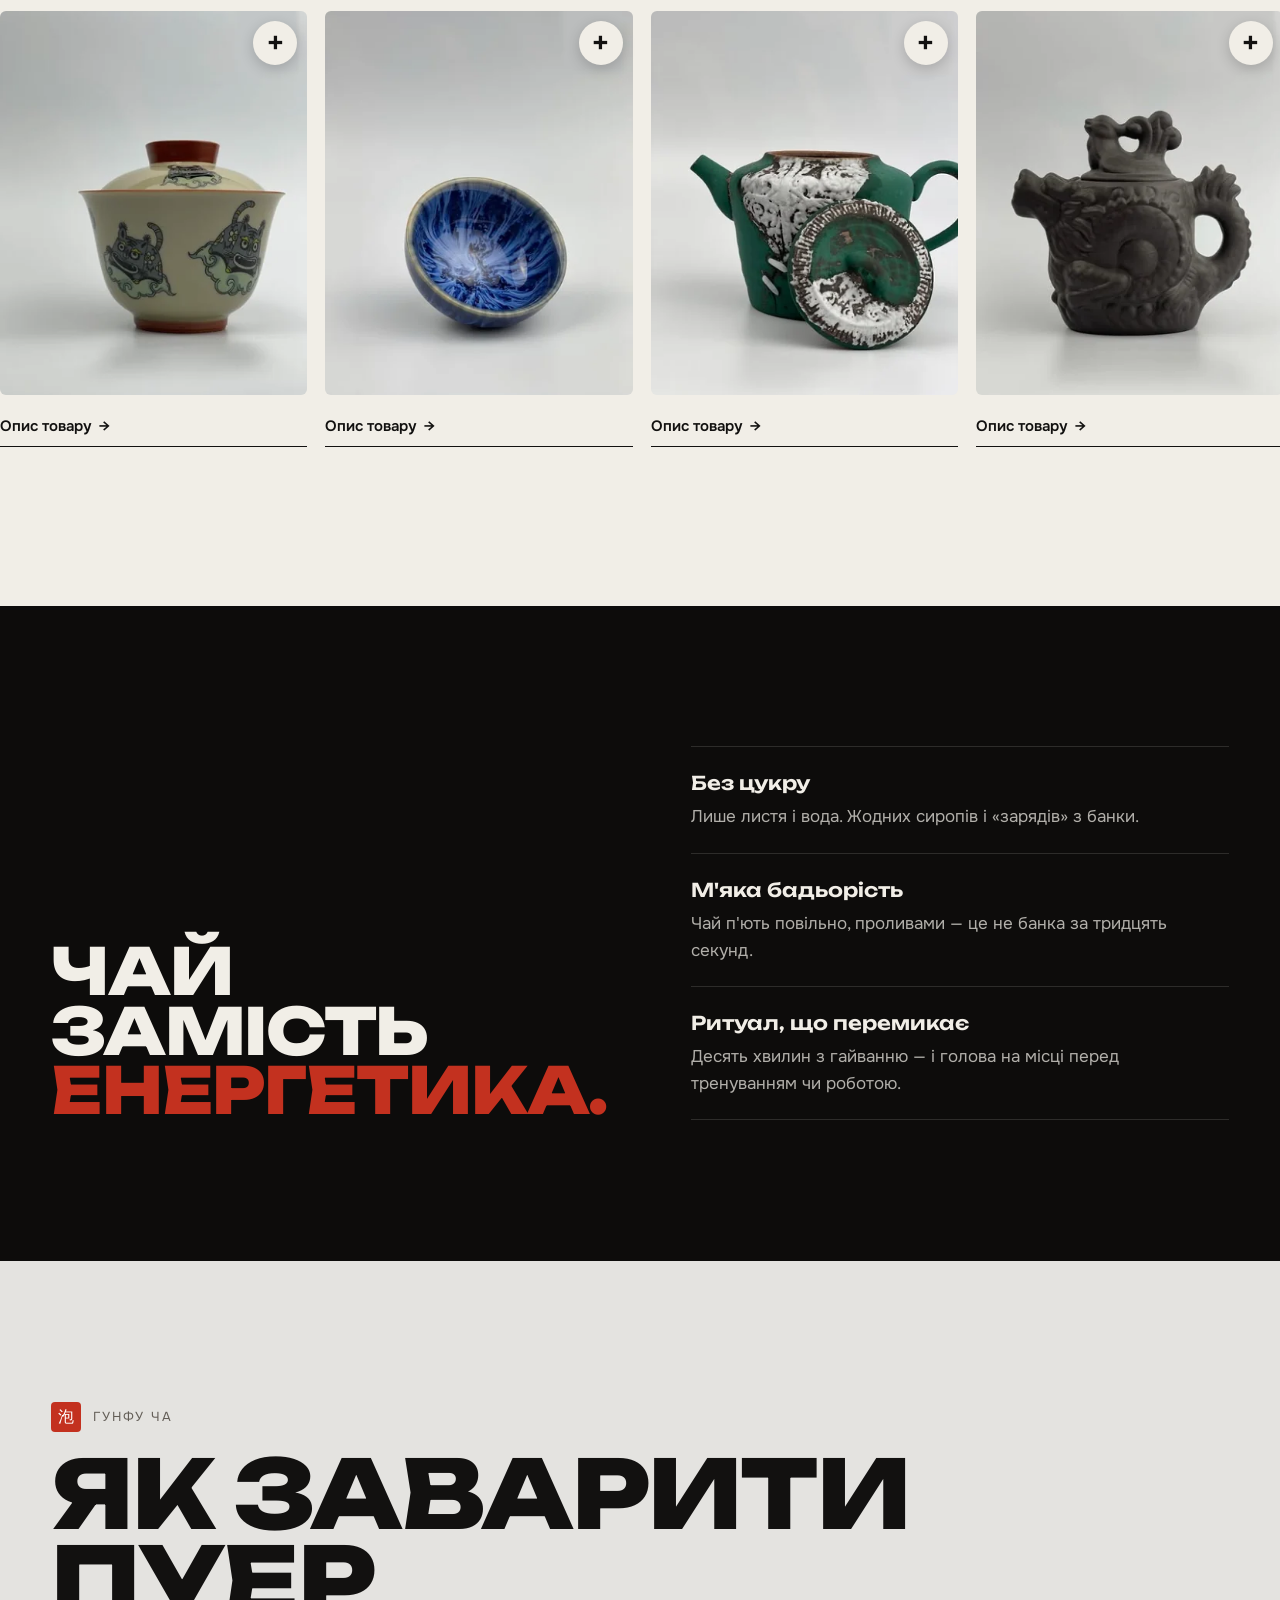
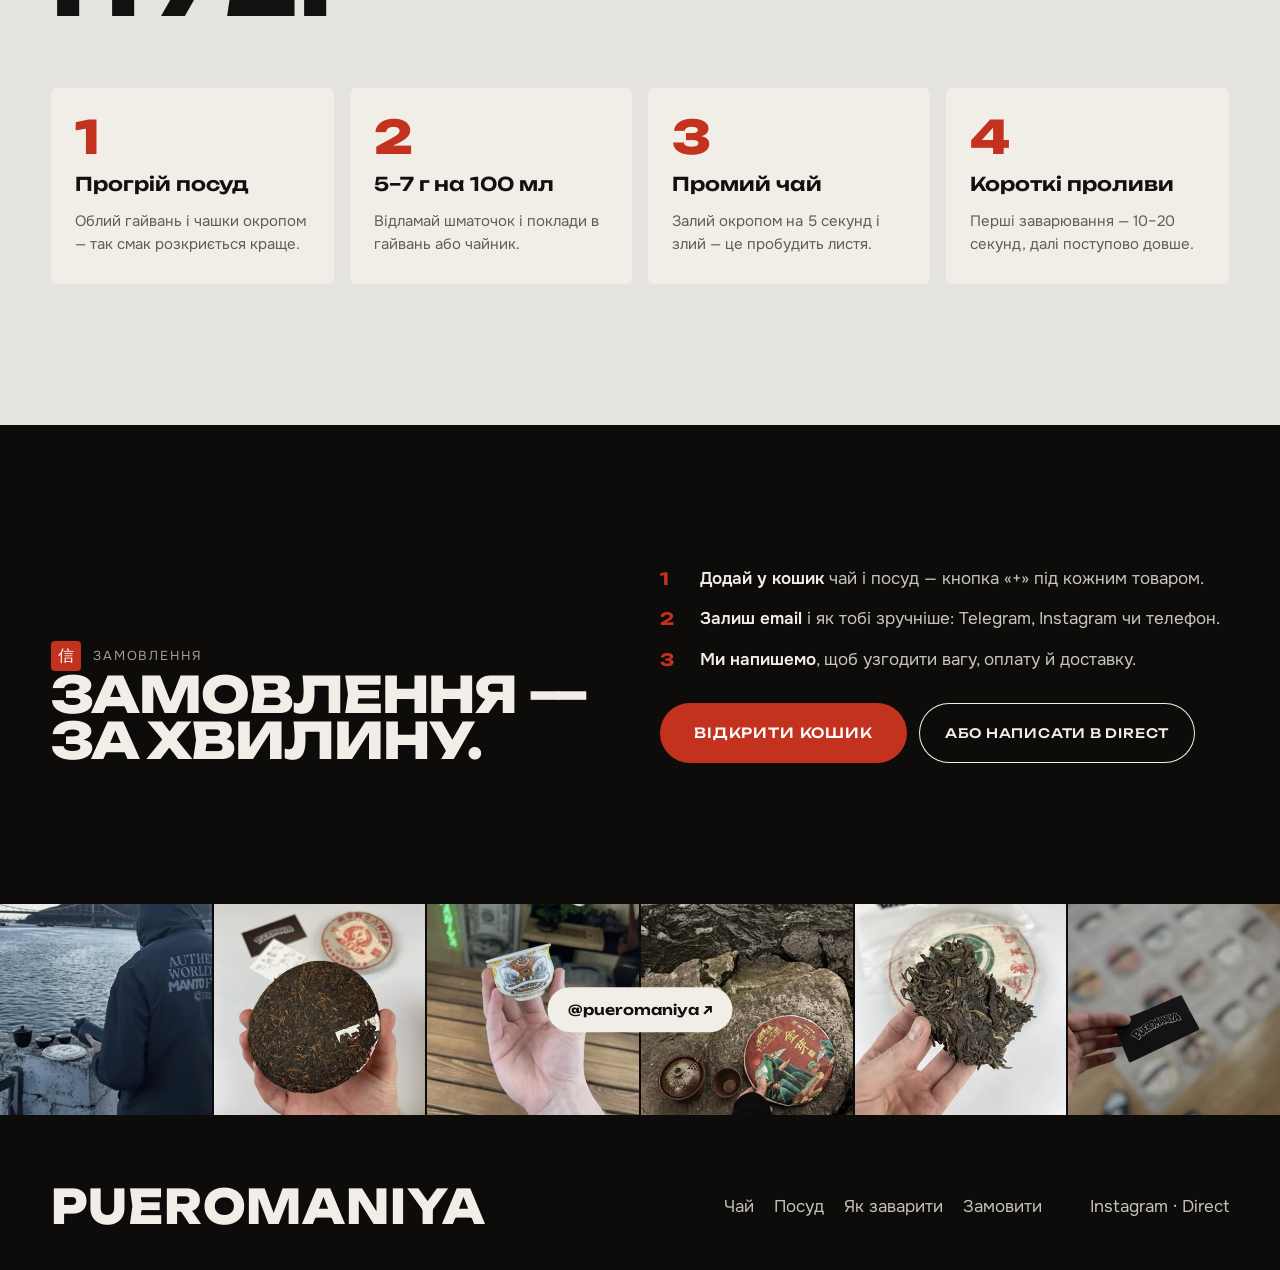
==== commit f34ff5d3: "Demo Pueromaniya: rode rand en papier van de theekoek volledig zichtbaar, schone zijkant Co-Authored" ====
--- a/demos/pueromaniya/index.html
+++ b/demos/pueromaniya/index.html
@@ -306,6 +306,6 @@
 
   <script src="js/products.js?v=2" defer></script>
   <script src="js/main.js?v=3" defer></script>
-  <script type="module" src="js/tea3d.js?v=3"></script>
+  <script type="module" src="js/tea3d.js?v=4"></script>
 </body>
 </html>
